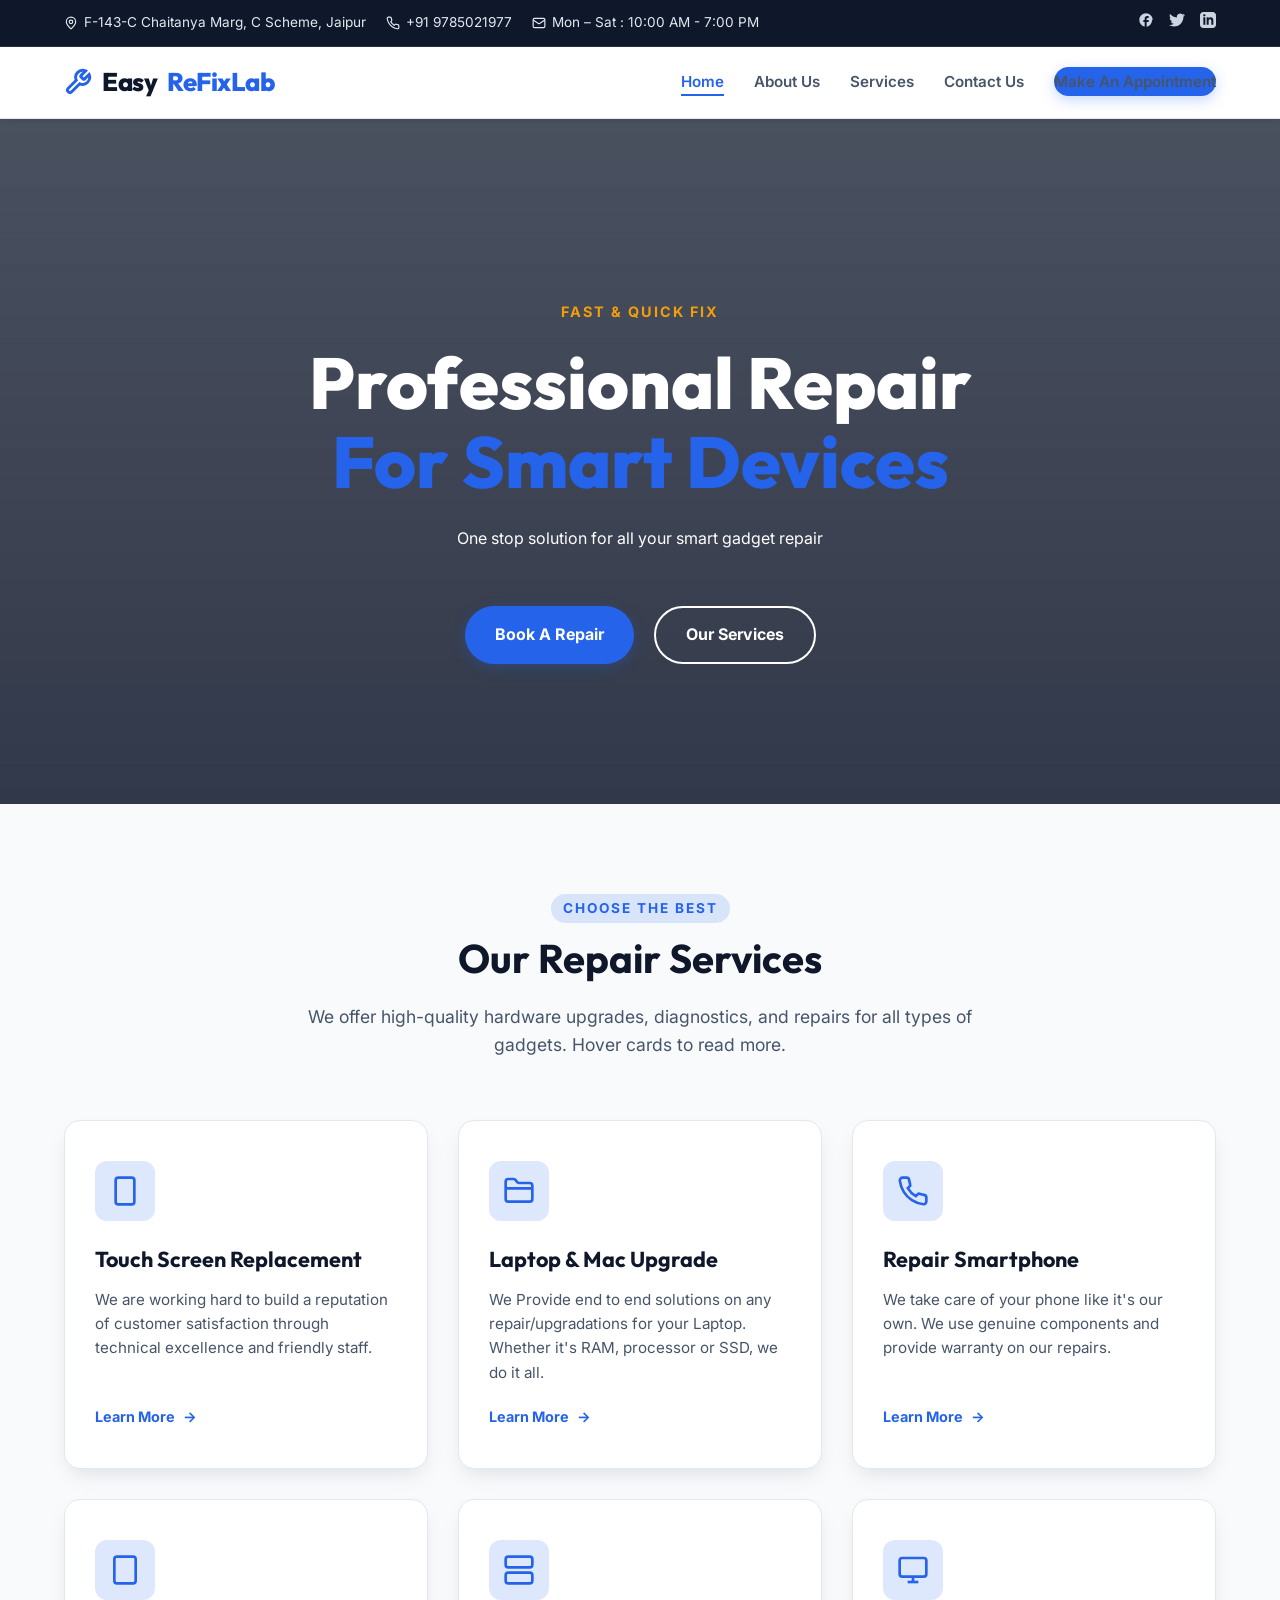
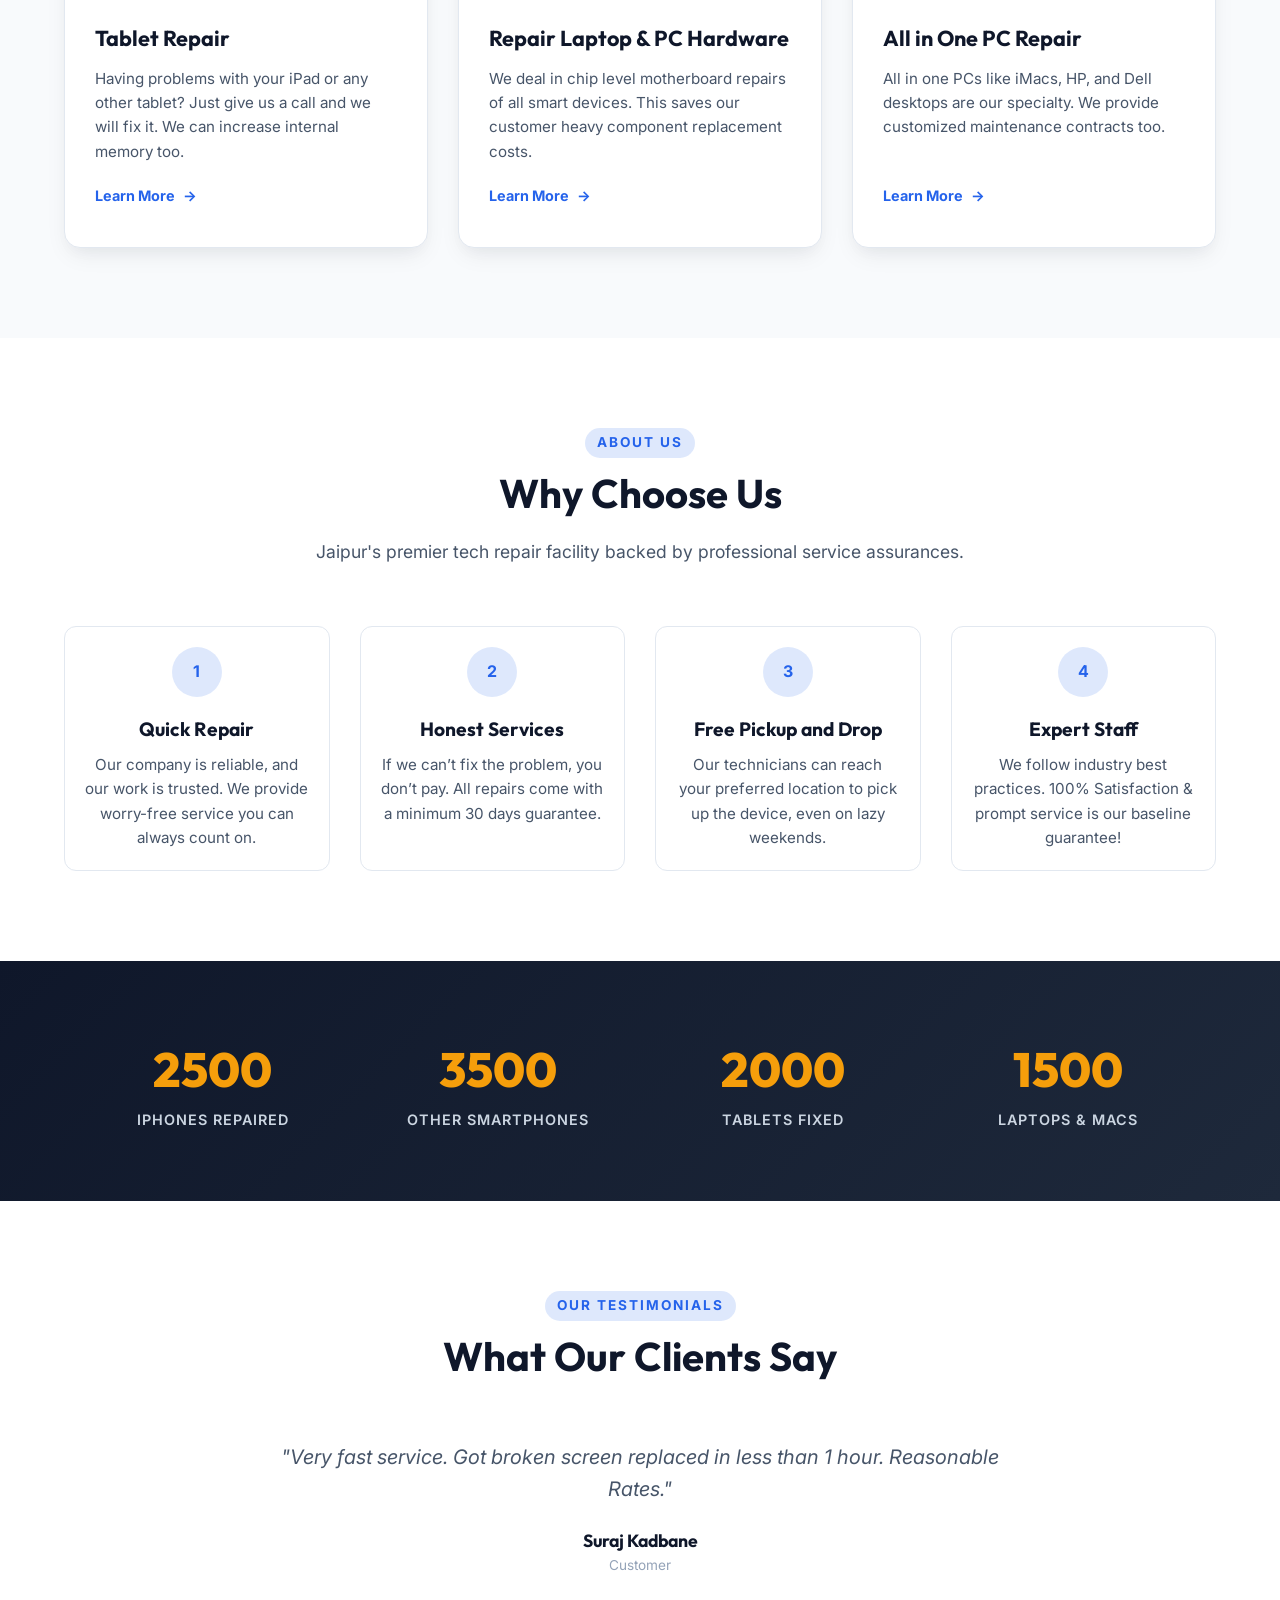
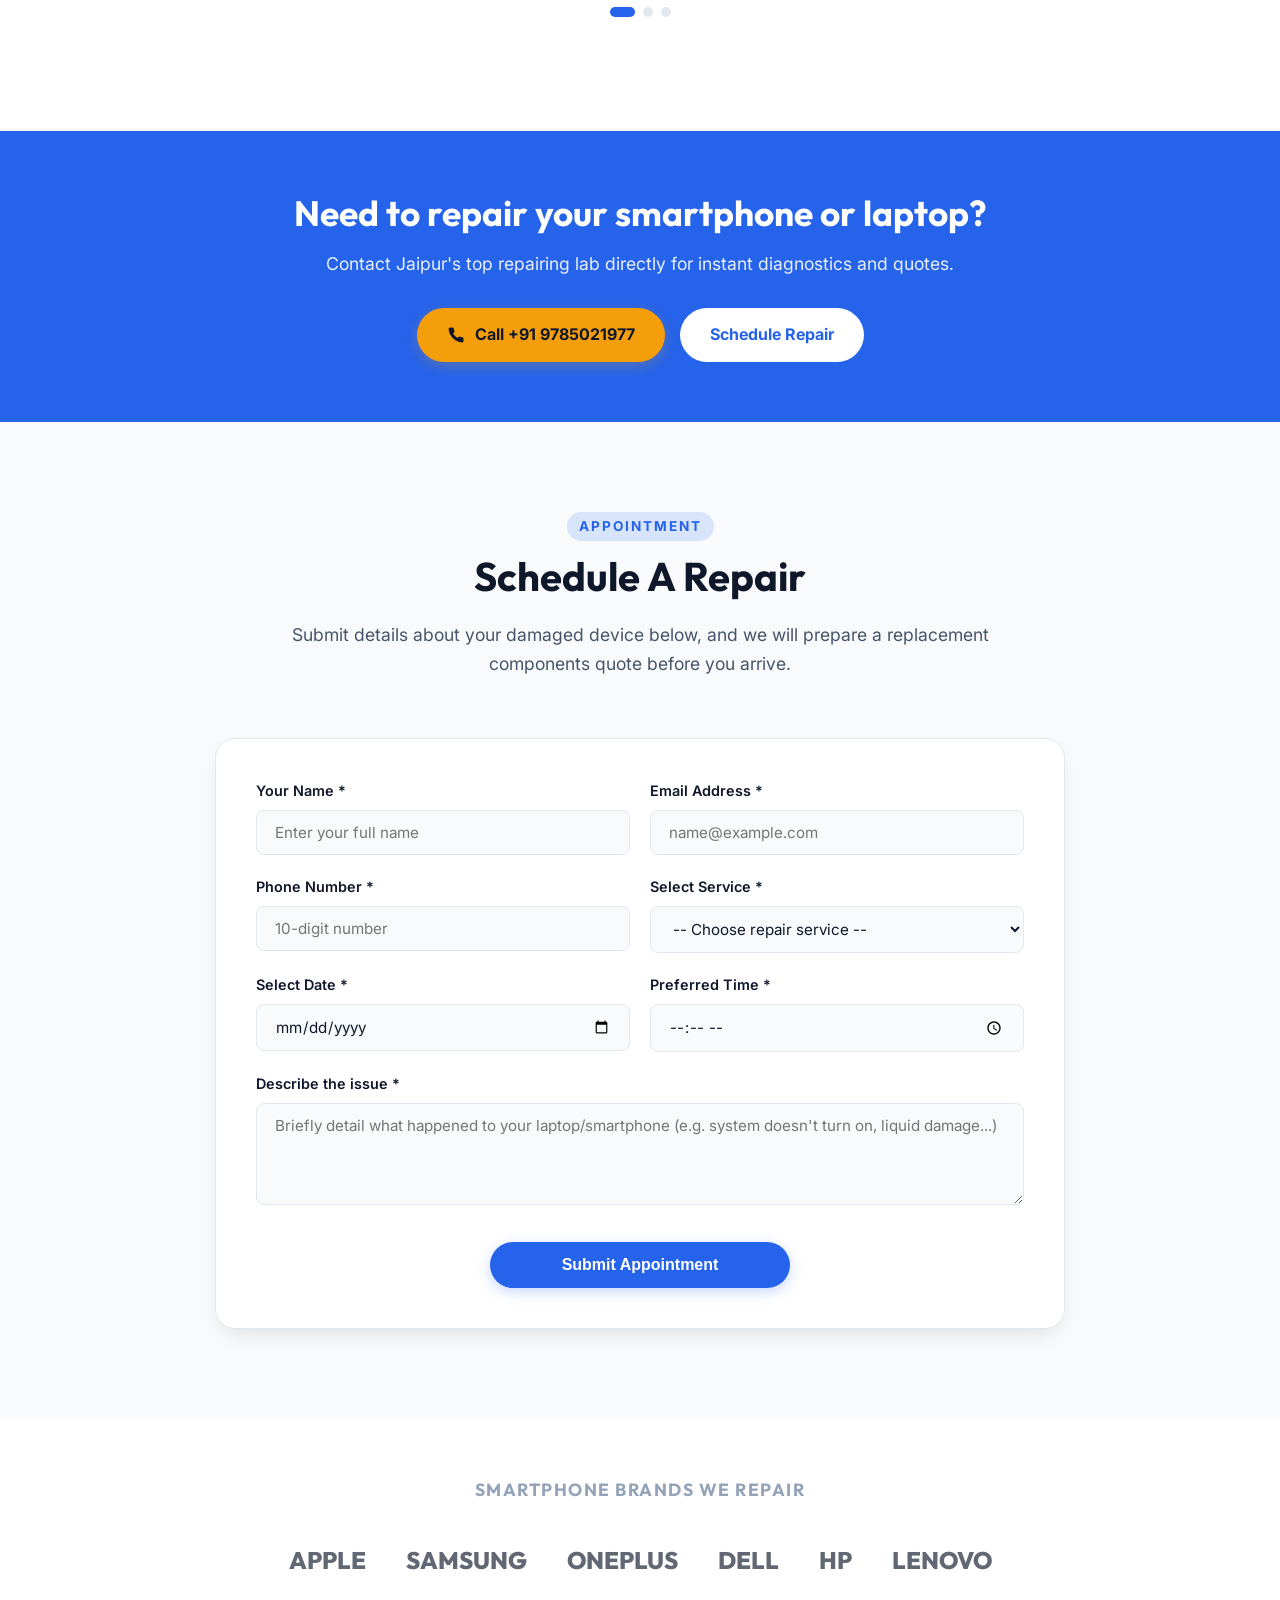
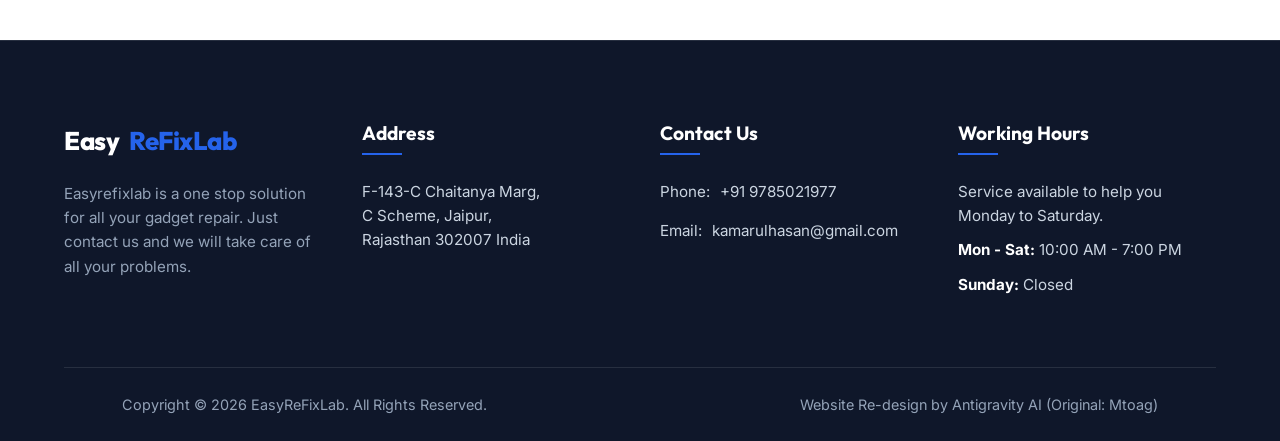
==== index.html @ 3d3305b6 "Initial commit: Rebuild Easy ReFixLab website with modern UI/UX" ====
<!DOCTYPE html>
<html lang="en">
<head>
    <meta charset="UTF-8">
    <meta name="viewport" content="width=device-width, initial-scale=1.0">
    <title>Easy ReFixLab - Professional Gadget, Laptop & Smartphone Repair</title>
    <meta name="description" content="Easy ReFixLab is Jaipur's trusted one-stop repair lab for laptops, Macs, iPhones, tablets, and smartphone hardware. Quick pickup and honest pricing.">
    <link rel="stylesheet" href="style.css">
</head>
<body>

    <!-- Header Top Bar -->
    <header class="top-bar">
        <div class="top-info">
            <span>
                <svg width="14" height="14" viewBox="0 0 24 24" fill="none" stroke="currentColor" stroke-width="2"><path d="M12 2a8 8 0 0 0-8 8c0 5.25 8 12 8 12s8-6.75 8-12a8 8 0 0 0-8-8z"/><circle cx="12" cy="10" r="3"/></svg>
                F-143-C Chaitanya Marg, C Scheme, Jaipur
            </span>
            <span>
                <svg width="14" height="14" viewBox="0 0 24 24" fill="none" stroke="currentColor" stroke-width="2"><path d="M22 16.92v3a2 2 0 0 1-2.18 2 19.79 19.79 0 0 1-8.63-3.07 19.5 19.5 0 0 1-6-6 19.79 19.79 0 0 1-3.07-8.67A2 2 0 0 1 4.11 2h3a2 2 0 0 1 2 1.72 12.84 12.84 0 0 0 .7 2.81 2 2 0 0 1-.45 2.11L8.09 9.91a16 16 0 0 0 6 6l1.27-1.27a2 2 0 0 1 2.11-.45 12.84 12.84 0 0 0 2.81.7A2 2 0 0 1 22 16.92z"/></svg>
                <a href="tel:+919785021977">+91 9785021977</a>
            </span>
            <span>
                <svg width="14" height="14" viewBox="0 0 24 24" fill="none" stroke="currentColor" stroke-width="2"><rect x="2" y="4" width="20" height="16" rx="2"/><path d="m22 7-8.97 5.7a1.94 1.94 0 0 1-2.06 0L2 7"/></svg>
                Mon – Sat : 10:00 AM - 7:00 PM
            </span>
        </div>
        <div class="top-socials">
            <a href="https://facebook.com" aria-label="Facebook">
                <svg width="16" height="16" fill="currentColor" viewBox="0 0 24 24"><path d="M22 12c0-5.52-4.48-10-10-10S2 6.48 2 12c0 4.84 3.44 8.87 8 9.8V15H8v-3h2V9.5C10 7.57 11.57 6 13.5 6H16v3h-2c-.55 0-1 .45-1 1v2h3v3h-3v6.95c4.56-.93 8-4.96 8-9.75z"/></svg>
            </a>
            <a href="https://twitter.com" aria-label="Twitter">
                <svg width="16" height="16" fill="currentColor" viewBox="0 0 24 24"><path d="M23.953 4.57a10 10 0 0 1-2.825.775 4.958 4.958 0 0 0 2.163-2.723c-.951.555-2.005.959-3.127 1.184a4.92 4.92 0 0 0-8.384 4.482C7.69 8.095 4.067 6.13 1.64 3.162a4.822 4.822 0 0 0-.666 2.475c0 1.71.87 3.213 2.188 4.096a4.904 4.904 0 0 1-2.228-.616v.06a4.923 4.923 0 0 0 3.946 4.827 4.996 4.996 0 0 1-2.212.085 4.936 4.936 0 0 0 4.604 3.417 9.867 9.867 0 0 1-6.102 2.105c-.39 0-.779-.023-1.17-.067a13.995 13.995 0 0 0 7.557 2.209c9.053 0 13.998-7.496 13.998-13.985 0-.21 0-.42-.015-.63A9.935 9.935 0 0 0 24 4.59z"/></svg>
            </a>
            <a href="https://linkedin.com" aria-label="LinkedIn">
                <svg width="16" height="16" fill="currentColor" viewBox="0 0 24 24"><path d="M19 0h-14c-2.761 0-5 2.239-5 5v14c0 2.761 2.239 5 5 5h14c2.762 0 5-2.239 5-5v-14c0-2.761-2.238-5-5-5zm-11 19h-3v-11h3v11zm-1.5-12.268c-.966 0-1.75-.779-1.75-1.75s.784-1.75 1.75-1.75 1.75.779 1.75 1.75-.784 1.75-1.75 1.75zm13.5 12.268h-3v-5.604c0-3.368-4-3.113-4 0v5.604h-3v-11h3v1.765c1.396-2.586 7-2.777 7 2.476v6.759z"/></svg>
            </a>
        </div>
    </header>

    <!-- Navigation Header -->
    <nav class="main-header">
        <a href="index.html" class="logo">
            <svg width="28" height="28" viewBox="0 0 24 24" fill="none" stroke="currentColor" stroke-width="2.5" class="logo-accent">
                <path d="M14.7 6.3a1 1 0 0 0 0 1.4l1.6 1.6a1 1 0 0 0 1.4 0l3.77-3.77a6 6 0 0 1-7.94 7.94l-6.91 6.91a2.12 2.12 0 0 1-3-3l6.91-6.91a6 6 0 0 1 7.94-7.94l-3.77 3.77z"/>
            </svg>
            Easy<span class="logo-accent">ReFixLab</span>
        </a>
        <button class="menu-toggle" id="menuToggle" aria-label="Toggle Navigation">
            <span></span>
            <span></span>
            <span></span>
        </button>
        <ul class="nav-links" id="navLinks">
            <li><a href="index.html" class="active">Home</a></li>
            <li><a href="about.html">About Us</a></li>
            <li><a href="services.html">Services</a></li>
            <li><a href="contact.html">Contact Us</a></li>
            <li><a href="book.html" class="header-cta">Make An Appointment</a></li>
        </ul>
    </nav>

    <!-- Hero Section -->
    <section class="hero-section" style="background: linear-gradient(rgba(15, 23, 42, 0.75), rgba(15, 23, 42, 0.85)), url('https://images.unsplash.com/photo-1591799264318-7e6ef8ddb7ea?q=80&w=1920&auto=format&fit=crop') center/cover no-repeat; padding: 180px 5% 140px; text-align: center; color: #ffffff; position: relative;">
        <div style="max-width: 800px; margin: 0 auto; z-index: 5; position: relative;">
            <span style="font-weight: 700; text-transform: uppercase; color: var(--accent); letter-spacing: 2px; font-size: 0.9rem; margin-bottom: 20px; display: inline-block;">Fast & Quick Fix</span>
            <h1 style="font-size: clamp(2.5rem, 6vw, 4.5rem); font-weight: 800; line-height: 1.1; margin-bottom: 25px; font-family: var(--font-heading);">
                Professional Repair
                <span style="color: var(--primary-light); display: block;">For Smart Devices</span>
            </h1>
            
            <!-- Tagline Carousel -->
            <div class="tagline-container" style="height: 40px; overflow: hidden; margin-bottom: 40px; position: relative;">
                <div class="hero-tagline active" style="opacity: 0; transform: translateY(20px); transition: all 0.5s ease; position: absolute; left: 0; right: 0;">One stop solution for all your smart gadget repair</div>
                <div class="hero-tagline" style="opacity: 0; transform: translateY(20px); transition: all 0.5s ease; position: absolute; left: 0; right: 0;">Mobile & Tablet Repair Solutions</div>
                <div class="hero-tagline" style="opacity: 0; transform: translateY(20px); transition: all 0.5s ease; position: absolute; left: 0; right: 0;"># We Are Apple & Windows Laptop Experts</div>
            </div>

            <div style="display: flex; gap: 20px; justify-content: center; flex-wrap: wrap;">
                <a href="book.html" class="btn btn-primary">Book A Repair</a>
                <a href="#services" class="btn btn-secondary" style="border-color: #ffffff; color: #ffffff;">Our Services</a>
            </div>
        </div>
        <style>
            .hero-tagline.active { opacity: 1 !important; transform: translateY(0) !important; }
        </style>
    </section>

    <!-- Services Section -->
    <section class="section-container" id="services">
        <div class="section-header">
            <span class="section-subtitle">Choose the Best</span>
            <h2 class="section-title">Our Repair Services</h2>
            <p class="section-desc">We offer high-quality hardware upgrades, diagnostics, and repairs for all types of gadgets. Hover cards to read more.</p>
        </div>
        <div class="services-grid">
            <!-- Card 1 -->
            <div class="service-card">
                <div class="service-icon">
                    <svg width="32" height="32" viewBox="0 0 24 24" fill="none" stroke="currentColor" stroke-width="2"><rect x="5" y="2" width="14" height="20" rx="2" ry="2"/><path d="M12 18h.01"/></svg>
                </div>
                <h3>Touch Screen Replacement</h3>
                <p>We are working hard to build a reputation of customer satisfaction through technical excellence and friendly staff.</p>
                <div class="btn-text btn-learn-more" data-service="screen">Learn More <span>&rarr;</span></div>
            </div>
            <!-- Card 2 -->
            <div class="service-card">
                <div class="service-icon">
                    <svg width="32" height="32" viewBox="0 0 24 24" fill="none" stroke="currentColor" stroke-width="2"><path d="M20 20a2 2 0 0 0 2-2V8a2 2 0 0 0-2-2h-7.9a2 2 0 0 1-1.69-.9L9.6 3.9A2 2 0 0 0 7.93 3H4a2 2 0 0 0-2 2v13a2 2 0 0 0 2 2z"/><path d="M2 10h20"/></svg>
                </div>
                <h3>Laptop & Mac Upgrade</h3>
                <p>We Provide end to end solutions on any repair/upgradations for your Laptop. Whether it's RAM, processor or SSD, we do it all.</p>
                <div class="btn-text btn-learn-more" data-service="upgrade">Learn More <span>&rarr;</span></div>
            </div>
            <!-- Card 3 -->
            <div class="service-card">
                <div class="service-icon">
                    <svg width="32" height="32" viewBox="0 0 24 24" fill="none" stroke="currentColor" stroke-width="2"><path d="M22 16.92v3a2 2 0 0 1-2.18 2 19.79 19.79 0 0 1-8.63-3.07 19.5 19.5 0 0 1-6-6 19.79 19.79 0 0 1-3.07-8.67A2 2 0 0 1 4.11 2h3a2 2 0 0 1 2 1.72 12.84 12.84 0 0 0 .7 2.81 2 2 0 0 1-.45 2.11L8.09 9.91a16 16 0 0 0 6 6l1.27-1.27a2 2 0 0 1 2.11-.45 12.84 12.84 0 0 0 2.81.7A2 2 0 0 1 22 16.92z"/></svg>
                </div>
                <h3>Repair Smartphone</h3>
                <p>We take care of your phone like it's our own. We use genuine components and provide warranty on our repairs.</p>
                <div class="btn-text btn-learn-more" data-service="smartphone">Learn More <span>&rarr;</span></div>
            </div>
            <!-- Card 4 -->
            <div class="service-card">
                <div class="service-icon">
                    <svg width="32" height="32" viewBox="0 0 24 24" fill="none" stroke="currentColor" stroke-width="2"><rect x="4" y="2" width="16" height="20" rx="2" ry="2"/><line x1="12" y1="18" x2="12.01" y2="18"/></svg>
                </div>
                <h3>Tablet Repair</h3>
                <p>Having problems with your iPad or any other tablet? Just give us a call and we will fix it. We can increase internal memory too.</p>
                <div class="btn-text btn-learn-more" data-service="tablet">Learn More <span>&rarr;</span></div>
            </div>
            <!-- Card 5 -->
            <div class="service-card">
                <div class="service-icon">
                    <svg width="32" height="32" viewBox="0 0 24 24" fill="none" stroke="currentColor" stroke-width="2"><rect x="2" y="2" width="20" height="8" rx="2" ry="2"/><rect x="2" y="14" width="20" height="8" rx="2" ry="2"/><line x1="6" y1="6" x2="6.01" y2="6"/><line x1="6" y1="18" x2="6.01" y2="18"/></svg>
                </div>
                <h3>Repair Laptop & PC Hardware</h3>
                <p>We deal in chip level motherboard repairs of all smart devices. This saves our customer heavy component replacement costs.</p>
                <div class="btn-text btn-learn-more" data-service="hardware">Learn More <span>&rarr;</span></div>
            </div>
            <!-- Card 6 -->
            <div class="service-card">
                <div class="service-icon">
                    <svg width="32" height="32" viewBox="0 0 24 24" fill="none" stroke="currentColor" stroke-width="2"><rect x="2" y="3" width="20" height="14" rx="2" ry="2"/><line x1="8" y1="21" x2="16" y2="21"/><line x1="12" y1="17" x2="12" y2="21"/></svg>
                </div>
                <h3>All in One PC Repair</h3>
                <p>All in one PCs like iMacs, HP, and Dell desktops are our specialty. We provide customized maintenance contracts too.</p>
                <div class="btn-text btn-learn-more" data-service="aio">Learn More <span>&rarr;</span></div>
            </div>
        </div>
    </section>

    <!-- Why Choose Us -->
    <section class="section-container" style="background-color: #ffffff;">
        <div class="section-header">
            <span class="section-subtitle">About Us</span>
            <h2 class="section-title">Why Choose Us</h2>
            <p class="section-desc">Jaipur's premier tech repair facility backed by professional service assurances.</p>
        </div>
        <div style="display: grid; grid-template-columns: repeat(auto-fit, minmax(260px, 1fr)); gap: 30px;">
            <!-- Column 1 -->
            <div style="padding: 20px; text-align: center; border-radius: 12px; border: 1px solid var(--border-color); transition: var(--transition);" onmouseover="this.style.boxShadow='var(--shadow-card)'" onmouseout="this.style.boxShadow='none'">
                <div style="width: 50px; height: 50px; border-radius: 50%; background-color: var(--glow-color); color: var(--primary-light); display: flex; align-items: center; justify-content: center; margin: 0 auto 20px; font-weight: 700;">1</div>
                <h3 style="font-size: 1.2rem; margin-bottom: 12px; color: var(--primary);">Quick Repair</h3>
                <p style="color: var(--text-secondary); font-size: 0.95rem;">Our company is reliable, and our work is trusted. We provide worry-free service you can always count on.</p>
            </div>
            <!-- Column 2 -->
            <div style="padding: 20px; text-align: center; border-radius: 12px; border: 1px solid var(--border-color); transition: var(--transition);" onmouseover="this.style.boxShadow='var(--shadow-card)'" onmouseout="this.style.boxShadow='none'">
                <div style="width: 50px; height: 50px; border-radius: 50%; background-color: var(--glow-color); color: var(--primary-light); display: flex; align-items: center; justify-content: center; margin: 0 auto 20px; font-weight: 700;">2</div>
                <h3 style="font-size: 1.2rem; margin-bottom: 12px; color: var(--primary);">Honest Services</h3>
                <p style="color: var(--text-secondary); font-size: 0.95rem;">If we can’t fix the problem, you don’t pay. All repairs come with a minimum 30 days guarantee.</p>
            </div>
            <!-- Column 3 -->
            <div style="padding: 20px; text-align: center; border-radius: 12px; border: 1px solid var(--border-color); transition: var(--transition);" onmouseover="this.style.boxShadow='var(--shadow-card)'" onmouseout="this.style.boxShadow='none'">
                <div style="width: 50px; height: 50px; border-radius: 50%; background-color: var(--glow-color); color: var(--primary-light); display: flex; align-items: center; justify-content: center; margin: 0 auto 20px; font-weight: 700;">3</div>
                <h3 style="font-size: 1.2rem; margin-bottom: 12px; color: var(--primary);">Free Pickup and Drop</h3>
                <p style="color: var(--text-secondary); font-size: 0.95rem;">Our technicians can reach your preferred location to pick up the device, even on lazy weekends.</p>
            </div>
            <!-- Column 4 -->
            <div style="padding: 20px; text-align: center; border-radius: 12px; border: 1px solid var(--border-color); transition: var(--transition);" onmouseover="this.style.boxShadow='var(--shadow-card)'" onmouseout="this.style.boxShadow='none'">
                <div style="width: 50px; height: 50px; border-radius: 50%; background-color: var(--glow-color); color: var(--primary-light); display: flex; align-items: center; justify-content: center; margin: 0 auto 20px; font-weight: 700;">4</div>
                <h3 style="font-size: 1.2rem; margin-bottom: 12px; color: var(--primary);">Expert Staff</h3>
                <p style="color: var(--text-secondary); font-size: 0.95rem;">We follow industry best practices. 100% Satisfaction & prompt service is our baseline guarantee!</p>
            </div>
        </div>
    </section>

    <!-- Stats Counters Section -->
    <section style="background: linear-gradient(135deg, var(--primary) 0%, #1e293b 100%); color: #ffffff; padding: 70px 5%; text-align: center;">
        <div style="display: grid; grid-template-columns: repeat(auto-fit, minmax(200px, 1fr)); gap: 40px; max-width: 1100px; margin: 0 auto;">
            <div>
                <div class="counter-num" data-target="2500" style="font-size: 3rem; font-family: var(--font-heading); font-weight: 800; color: var(--accent);">0</div>
                <div style="font-size: 0.9rem; font-weight: 600; text-transform: uppercase; letter-spacing: 1px; color: #cbd5e1;">iPhones Repaired</div>
            </div>
            <div>
                <div class="counter-num" data-target="3500" style="font-size: 3rem; font-family: var(--font-heading); font-weight: 800; color: var(--accent);">0</div>
                <div style="font-size: 0.9rem; font-weight: 600; text-transform: uppercase; letter-spacing: 1px; color: #cbd5e1;">Other Smartphones</div>
            </div>
            <div>
                <div class="counter-num" data-target="2000" style="font-size: 3rem; font-family: var(--font-heading); font-weight: 800; color: var(--accent);">0</div>
                <div style="font-size: 0.9rem; font-weight: 600; text-transform: uppercase; letter-spacing: 1px; color: #cbd5e1;">Tablets Fixed</div>
            </div>
            <div>
                <div class="counter-num" data-target="1500" style="font-size: 3rem; font-family: var(--font-heading); font-weight: 800; color: var(--accent);">0</div>
                <div style="font-size: 0.9rem; font-weight: 600; text-transform: uppercase; letter-spacing: 1px; color: #cbd5e1;">Laptops & Macs</div>
            </div>
        </div>
    </section>

    <!-- Testimonials Slider Section -->
    <section class="section-container" style="background-color: #ffffff;">
        <div class="section-header">
            <span class="section-subtitle">Our Testimonials</span>
            <h2 class="section-title">What Our Clients Say</h2>
        </div>
        <div class="testimonials-slider" style="max-width: 750px; margin: 0 auto; position: relative; text-align: center; min-height: 200px;">
            <!-- Slide 1 -->
            <div class="testimonial-slide active" style="display: none; opacity: 0; transition: opacity 0.5s ease;">
                <p style="font-size: 1.25rem; font-style: italic; color: var(--text-secondary); margin-bottom: 25px;">"Very fast service. Got broken screen replaced in less than 1 hour. Reasonable Rates."</p>
                <h4 style="font-size: 1.1rem; color: var(--primary);">Suraj Kadbane</h4>
                <span style="font-size: 0.85rem; color: var(--text-light);">Customer</span>
            </div>
            <!-- Slide 2 -->
            <div class="testimonial-slide" style="display: none; opacity: 0; transition: opacity 0.5s ease;">
                <p style="font-size: 1.25rem; font-style: italic; color: var(--text-secondary); margin-bottom: 25px;">"Good service.. experienced staff.. Repaired my Macbook, iPhone, and Apple Watch also from the same.. nice experience thanks!"</p>
                <h4 style="font-size: 1.1rem; color: var(--primary);">Vinodkumar Farad</h4>
                <span style="font-size: 0.85rem; color: var(--text-light);">Customer</span>
            </div>
            <!-- Slide 3 -->
            <div class="testimonial-slide" style="display: none; opacity: 0; transition: opacity 0.5s ease;">
                <p style="font-size: 1.25rem; font-style: italic; color: var(--text-secondary); margin-bottom: 25px;">"The work is perfectly done. Highly recommend this store if you want to fix your phone issue."</p>
                <h4 style="font-size: 1.1rem; color: var(--primary);">Merlyn D'silva</h4>
                <span style="font-size: 0.85rem; color: var(--text-light);">Customer</span>
            </div>
            <style>
                .testimonial-slide.active { display: block !important; opacity: 1 !important; }
            </style>
            
            <!-- Dots -->
            <div style="display: flex; justify-content: center; gap: 8px; margin-top: 30px;">
                <button class="slider-dot active" data-index="0" style="width: 10px; height: 10px; border-radius: 50%; border: none; background-color: var(--border-color); cursor: pointer; transition: var(--transition);"></button>
                <button class="slider-dot" data-index="1" style="width: 10px; height: 10px; border-radius: 50%; border: none; background-color: var(--border-color); cursor: pointer; transition: var(--transition);"></button>
                <button class="slider-dot" data-index="2" style="width: 10px; height: 10px; border-radius: 50%; border: none; background-color: var(--border-color); cursor: pointer; transition: var(--transition);"></button>
            </div>
            <style>
                .slider-dot.active { background-color: var(--primary-light) !important; width: 25px !important; border-radius: 5px !important; }
            </style>
        </div>
    </section>

    <!-- Call To Action Banner -->
    <section style="background-color: var(--primary-light); color: #ffffff; padding: 60px 5%; text-align: center;">
        <div style="max-width: 700px; margin: 0 auto;">
            <h2 style="font-size: 2.2rem; margin-bottom: 15px; font-family: var(--font-heading);">Need to repair your smartphone or laptop?</h2>
            <p style="font-size: 1.1rem; margin-bottom: 30px; opacity: 0.9;">Contact Jaipur's top repairing lab directly for instant diagnostics and quotes.</p>
            <div style="display: flex; gap: 15px; justify-content: center; flex-wrap: wrap;">
                <a href="tel:+919785021977" class="btn btn-accent" style="display: flex; align-items: center; gap: 10px;">
                    <svg width="18" height="18" fill="currentColor" viewBox="0 0 24 24"><path d="M22 16.92v3a2 2 0 0 1-2.18 2 19.79 19.79 0 0 1-8.63-3.07 19.5 19.5 0 0 1-6-6 19.79 19.79 0 0 1-3.07-8.67A2 2 0 0 1 4.11 2h3a2 2 0 0 1 2 1.72 12.84 12.84 0 0 0 .7 2.81 2 2 0 0 1-.45 2.11L8.09 9.91a16 16 0 0 0 6 6l1.27-1.27a2 2 0 0 1 2.11-.45 12.84 12.84 0 0 0 2.81.7A2 2 0 0 1 22 16.92z"/></svg>
                    Call +91 9785021977
                </a>
                <a href="book.html" class="btn" style="background-color: #ffffff; color: var(--primary-light);">Schedule Repair</a>
            </div>
        </div>
    </section>

    <!-- Schedule Repair Booking Form Section -->
    <section class="section-container" id="appointment">
        <div style="max-width: 850px; margin: 0 auto;">
            <div class="section-header">
                <span class="section-subtitle">Appointment</span>
                <h2 class="section-title">Schedule A Repair</h2>
                <p class="section-desc">Submit details about your damaged device below, and we will prepare a replacement components quote before you arrive.</p>
            </div>
            
            <form class="booking-form" id="bookingForm">
                <div class="form-row">
                    <div class="form-group">
                        <label for="bookName">Your Name *</label>
                        <input type="text" id="bookName" placeholder="Enter your full name" required>
                    </div>
                    <div class="form-group">
                        <label for="bookEmail">Email Address *</label>
                        <input type="email" id="bookEmail" placeholder="name@example.com" required>
                    </div>
                </div>
                
                <div class="form-row">
                    <div class="form-group">
                        <label for="bookPhone">Phone Number *</label>
                        <input type="tel" id="bookPhone" placeholder="10-digit number" required>
                    </div>
                    <div class="form-group">
                        <label for="bookService">Select Service *</label>
                        <select id="bookService" required>
                            <option value="">-- Choose repair service --</option>
                            <option value="Touch Screen Replacement">Touch Screen Replacement</option>
                            <option value="Laptop & Mac Upgrade">Laptop & Mac Upgrade</option>
                            <option value="Repair Smartphone">Repair Smartphone</option>
                            <option value="Tablet Repair">Tablet Repair</option>
                            <option value="Repair Laptop & PC Hardware">Repair Laptop & PC Hardware</option>
                            <option value="All in One PC Repair">All in One PC Repair</option>
                        </select>
                    </div>
                </div>
                
                <div class="form-row">
                    <div class="form-group">
                        <label for="bookDate">Select Date *</label>
                        <input type="date" id="bookDate" required>
                    </div>
                    <div class="form-group">
                        <label for="bookTime">Preferred Time *</label>
                        <input type="time" id="bookTime" required>
                    </div>
                </div>
                
                <div class="form-group">
                    <label for="bookMsg">Describe the issue *</label>
                    <textarea id="bookMsg" rows="4" placeholder="Briefly detail what happened to your laptop/smartphone (e.g. system doesn't turn on, liquid damage...)" required></textarea>
                </div>
                
                <div style="text-align: center; margin-top: 30px;">
                    <button type="submit" class="btn btn-primary" style="width: 100%; max-width: 300px;">Submit Appointment</button>
                </div>
            </form>
        </div>
    </section>

    <!-- Brands section -->
    <section class="section-container" style="background-color: #ffffff; padding: 60px 5%;">
        <h3 style="text-align: center; font-size: 1.1rem; text-transform: uppercase; color: var(--text-light); letter-spacing: 1.5px; margin-bottom: 40px;">Smartphone Brands We Repair</h3>
        <div style="display: flex; gap: 40px; justify-content: center; align-items: center; flex-wrap: wrap; opacity: 0.65;">
            <!-- Simple textual / visual representations of major device brands -->
            <span style="font-size: 1.5rem; font-weight: 800; font-family: var(--font-heading);">APPLE</span>
            <span style="font-size: 1.5rem; font-weight: 800; font-family: var(--font-heading);">SAMSUNG</span>
            <span style="font-size: 1.5rem; font-weight: 800; font-family: var(--font-heading);">ONEPLUS</span>
            <span style="font-size: 1.5rem; font-weight: 800; font-family: var(--font-heading);">DELL</span>
            <span style="font-size: 1.5rem; font-weight: 800; font-family: var(--font-heading);">HP</span>
            <span style="font-size: 1.5rem; font-weight: 800; font-family: var(--font-heading);">LENOVO</span>
        </div>
    </section>

    <!-- Footer -->
    <footer class="footer">
        <div class="footer-grid">
            <div class="footer-col footer-about">
                <a href="index.html" class="logo" style="color: #ffffff; margin-bottom: 20px;">
                    Easy<span class="logo-accent">ReFixLab</span>
                </a>
                <p>Easyrefixlab is a one stop solution for all your gadget repair. Just contact us and we will take care of all your problems.</p>
            </div>
            <div class="footer-col">
                <h4>Address</h4>
                <p style="color: #cbd5e1; font-size: 0.95rem; line-height: 1.6;">
                    F-143-C Chaitanya Marg,<br>
                    C Scheme, Jaipur,<br>
                    Rajasthan 302007 India
                </p>
            </div>
            <div class="footer-col footer-contact">
                <h4>Contact Us</h4>
                <p>Phone: <a href="tel:+919785021977">+91 9785021977</a></p>
                <p>Email: <a href="mailto:kamarulhasan@gmail.com">kamarulhasan@gmail.com</a></p>
            </div>
            <div class="footer-col footer-hours">
                <h4>Working Hours</h4>
                <p>Service available to help you Monday to Saturday.</p>
                <p><strong>Mon - Sat:</strong> 10:00 AM - 7:00 PM</p>
                <p><strong>Sunday:</strong> Closed</p>
            </div>
        </div>
        <div class="copyright-bar">
            <div>Copyright &copy; 2026 EasyReFixLab. All Rights Reserved.</div>
            <div>Website Re-design by Antigravity AI (Original: Mtoag)</div>
        </div>
    </footer>

    <!-- Service Detail Modal -->
    <div class="modal" id="serviceModal">
        <div class="modal-content">
            <button class="modal-close" id="modalClose" aria-label="Close Modal">&times;</button>
            <h3 id="modalTitle">Service Detail</h3>
            <p id="modalBody" style="color: var(--text-secondary); margin-bottom: 25px; font-size: 1.05rem;"></p>
            <a href="book.html" class="btn btn-primary" style="padding: 10px 20px;">Book This Repair</a>
        </div>
    </div>

    <!-- Success Feedback Modal -->
    <div class="modal" id="successModal">
        <div class="modal-content success-overlay">
            <button class="modal-close" id="successClose" aria-label="Close Modal">&times;</button>
            <div class="success-icon">&check;</div>
            <h3>Booking Confirmed!</h3>
            <p style="color: var(--text-secondary); margin-bottom: 20px;">Your repair request has been logged successfully. Our technician will contact you to verify components availability.</p>
            <div id="bookingDetailsSummary" style="background-color: var(--bg-light); padding: 15px; border-radius: 8px; text-align: left; font-size: 0.95rem; margin-bottom: 25px; line-height: 1.7; border: 1px solid var(--border-color);"></div>
            <button class="btn btn-primary" onclick="document.getElementById('successModal').classList.remove('active')" style="padding: 10px 25px;">Close Window</button>
        </div>
    </div>

    <script src="main.js"></script>
</body>
</html>
---- style.css ----
/* Modern & Premium Design System for Easy ReFixLab */
@import url('https://fonts.googleapis.com/css2?family=Inter:wght@300;400;500;600;700&family=Outfit:wght@400;500;600;700;800&display=swap');

:root {
    --primary: #0f172a; /* Deep Slate Blue */
    --primary-light: #2563eb; /* Tech Royal Blue */
    --accent: #f59e0b; /* Amber Gold Accent */
    --accent-hover: #d97706;
    --success: #10b981;
    --bg-light: #f8fafc;
    --bg-card: #ffffff;
    --text-primary: #0f172a;
    --text-secondary: #475569;
    --text-light: #94a3b8;
    --border-color: #e2e8f0;
    --glow-color: rgba(37, 99, 235, 0.15);
    --transition: all 0.3s cubic-bezier(0.4, 0, 0.2, 1);
    --font-heading: 'Outfit', sans-serif;
    --font-body: 'Inter', sans-serif;
    
    --shadow-subtle: 0 4px 6px -1px rgba(0, 0, 0, 0.05), 0 2px 4px -1px rgba(0, 0, 0, 0.03);
    --shadow-card: 0 10px 25px -5px rgba(15, 23, 42, 0.08), 0 8px 16px -6px rgba(15, 23, 42, 0.04);
    --shadow-hover: 0 20px 35px -5px rgba(37, 99, 235, 0.15), 0 12px 20px -8px rgba(15, 23, 42, 0.08);
}

/* Base Styles */
* {
    margin: 0;
    padding: 0;
    box-sizing: border-box;
}

html {
    scroll-behavior: smooth;
}

body {
    font-family: var(--font-body);
    background-color: var(--bg-light);
    color: var(--text-primary);
    line-height: 1.6;
    overflow-x: hidden;
}

h1, h2, h3, h4, h5, h6 {
    font-family: var(--font-heading);
    font-weight: 700;
    line-height: 1.25;
}

a {
    text-decoration: none;
    color: inherit;
    transition: var(--transition);
}

/* Header Top Bar */
.top-bar {
    background-color: var(--primary);
    color: #ffffff;
    padding: 10px 5%;
    font-size: 0.85rem;
    display: flex;
    justify-content: space-between;
    align-items: center;
    flex-wrap: wrap;
    gap: 10px;
    border-bottom: 1px solid rgba(255, 255, 255, 0.1);
}

.top-info {
    display: flex;
    gap: 20px;
    flex-wrap: wrap;
}

.top-info span {
    display: flex;
    align-items: center;
    gap: 6px;
    color: #e2e8f0;
}

.top-info a:hover {
    color: var(--accent);
}

.top-socials {
    display: flex;
    gap: 15px;
}

.top-socials a {
    color: #cbd5e1;
    font-size: 1rem;
}

.top-socials a:hover {
    color: var(--accent);
    transform: translateY(-2px);
}

/* Main Navigation Header */
.main-header {
    background-color: rgba(255, 255, 255, 0.95);
    backdrop-filter: blur(10px);
    position: sticky;
    top: 0;
    z-index: 1000;
    padding: 15px 5%;
    display: flex;
    justify-content: space-between;
    align-items: center;
    box-shadow: var(--shadow-subtle);
    border-bottom: 1px solid var(--border-color);
}

.logo {
    display: flex;
    align-items: center;
    gap: 10px;
    font-family: var(--font-heading);
    font-weight: 800;
    font-size: 1.6rem;
    color: var(--primary);
    letter-spacing: -0.5px;
}

.logo-accent {
    color: var(--primary-light);
}

.nav-links {
    display: flex;
    list-style: none;
    gap: 30px;
    align-items: center;
}

.nav-links a {
    font-weight: 600;
    font-size: 0.95rem;
    color: var(--text-secondary);
    position: relative;
    padding: 5px 0;
}

.nav-links a::after {
    content: '';
    position: absolute;
    bottom: 0;
    left: 0;
    width: 0;
    height: 2px;
    background-color: var(--primary-light);
    transition: var(--transition);
}

.nav-links a:hover {
    color: var(--primary-light);
}

.nav-links a:hover::after,
.nav-links a.active::after {
    width: 100%;
}

.nav-links a.active {
    color: var(--primary-light);
}

.header-cta {
    background-color: var(--primary-light);
    color: #ffffff;
    padding: 10px 22px;
    border-radius: 50px;
    font-weight: 600;
    font-size: 0.9rem;
    box-shadow: 0 4px 14px rgba(37, 99, 235, 0.25);
}

.header-cta:hover {
    background-color: #1d4ed8;
    transform: translateY(-2px);
    box-shadow: 0 6px 20px rgba(37, 99, 235, 0.35);
}

/* Mobile Menu Button */
.menu-toggle {
    display: none;
    flex-direction: column;
    gap: 6px;
    cursor: pointer;
    border: none;
    background: transparent;
    padding: 5px;
}

.menu-toggle span {
    width: 25px;
    height: 3px;
    background-color: var(--primary);
    border-radius: 3px;
    transition: var(--transition);
}

/* Page Banner */
.page-banner {
    background: linear-gradient(135deg, var(--primary) 0%, #1e293b 100%);
    color: #ffffff;
    padding: 80px 5% 60px;
    text-align: center;
    position: relative;
    overflow: hidden;
}

.page-banner::before {
    content: '';
    position: absolute;
    top: 0;
    left: 0;
    width: 100%;
    height: 100%;
    background-image: radial-gradient(circle at 20% 30%, rgba(37, 99, 235, 0.15) 0%, transparent 50%),
                      radial-gradient(circle at 80% 70%, rgba(245, 158, 11 0.1) 0%, transparent 50%);
}

.page-banner h1 {
    font-size: 3rem;
    margin-bottom: 15px;
    position: relative;
    z-index: 2;
}

.breadcrumbs {
    display: flex;
    justify-content: center;
    gap: 10px;
    font-size: 0.95rem;
    color: var(--text-light);
    position: relative;
    z-index: 2;
}

.breadcrumbs a:hover {
    color: #ffffff;
}

.breadcrumbs span {
    color: var(--accent);
}

/* Main Layout Sections */
.section-container {
    padding: 90px 5%;
}

.section-header {
    text-align: center;
    max-width: 700px;
    margin: 0 auto 60px;
}

.section-subtitle {
    text-transform: uppercase;
    color: var(--primary-light);
    font-size: 0.85rem;
    font-weight: 700;
    letter-spacing: 2px;
    display: inline-block;
    margin-bottom: 10px;
    background-color: var(--glow-color);
    padding: 4px 12px;
    border-radius: 50px;
}

.section-title {
    font-size: 2.5rem;
    color: var(--primary);
    margin-bottom: 20px;
}

.section-desc {
    color: var(--text-secondary);
    font-size: 1.1rem;
}

/* Service Cards */
.services-grid {
    display: grid;
    grid-template-columns: repeat(auto-fit, minmax(320px, 1fr));
    gap: 30px;
}

.service-card {
    background-color: var(--bg-card);
    border-radius: 16px;
    padding: 40px 30px;
    box-shadow: var(--shadow-card);
    border: 1px solid var(--border-color);
    position: relative;
    overflow: hidden;
    display: flex;
    flex-direction: column;
    transition: var(--transition);
}

.service-card::before {
    content: '';
    position: absolute;
    top: 0;
    left: 0;
    width: 4px;
    height: 100%;
    background-color: var(--primary-light);
    transform: scaleY(0);
    transform-origin: bottom;
    transition: var(--transition);
}

.service-card:hover {
    transform: translateY(-8px);
    box-shadow: var(--shadow-hover);
    border-color: rgba(37, 99, 235, 0.2);
}

.service-card:hover::before {
    transform: scaleY(1);
}

.service-icon {
    width: 60px;
    height: 60px;
    border-radius: 12px;
    background-color: var(--glow-color);
    color: var(--primary-light);
    display: flex;
    align-items: center;
    justify-content: center;
    margin-bottom: 25px;
    font-size: 1.8rem;
    transition: var(--transition);
}

.service-card:hover .service-icon {
    background-color: var(--primary-light);
    color: #ffffff;
    transform: scale(1.1) rotate(5deg);
}

.service-card h3 {
    font-size: 1.35rem;
    margin-bottom: 15px;
    color: var(--primary);
}

.service-card p {
    color: var(--text-secondary);
    font-size: 0.95rem;
    margin-bottom: 20px;
    flex-grow: 1;
}

.service-card .btn-text {
    display: inline-flex;
    align-items: center;
    gap: 8px;
    font-weight: 700;
    color: var(--primary-light);
    font-size: 0.9rem;
    cursor: pointer;
}

.service-card .btn-text span {
    transition: var(--transition);
}

.service-card:hover .btn-text span {
    transform: translateX(5px);
}

/* Modals */
.modal {
    position: fixed;
    top: 0;
    left: 0;
    width: 100%;
    height: 100%;
    z-index: 2000;
    background-color: rgba(15, 23, 42, 0.6);
    backdrop-filter: blur(4px);
    display: flex;
    align-items: center;
    justify-content: center;
    opacity: 0;
    pointer-events: none;
    transition: opacity 0.3s ease;
}

.modal.active {
    opacity: 1;
    pointer-events: auto;
}

.modal-content {
    background-color: var(--bg-card);
    border-radius: 20px;
    width: 90%;
    max-width: 550px;
    padding: 40px;
    box-shadow: var(--shadow-hover);
    position: relative;
    transform: translateY(30px);
    transition: transform 0.3s ease;
}

.modal.active .modal-content {
    transform: translateY(0);
}

.modal-close {
    position: absolute;
    top: 20px;
    right: 20px;
    font-size: 1.5rem;
    cursor: pointer;
    background: transparent;
    border: none;
    color: var(--text-secondary);
    width: 30px;
    height: 30px;
    display: flex;
    align-items: center;
    justify-content: center;
    border-radius: 50%;
}

.modal-close:hover {
    background-color: var(--bg-light);
    color: var(--primary-light);
}

.modal h3 {
    font-size: 1.8rem;
    margin-bottom: 15px;
    color: var(--primary);
}

/* Footer Section */
.footer {
    background-color: var(--primary);
    color: #ffffff;
    padding: 80px 5% 0;
    border-top: 1px solid rgba(255, 255, 255, 0.1);
}

.footer-grid {
    display: grid;
    grid-template-columns: repeat(auto-fit, minmax(220px, 1fr));
    gap: 40px;
    margin-bottom: 60px;
}

.footer-col h4 {
    font-size: 1.2rem;
    margin-bottom: 25px;
    position: relative;
    padding-bottom: 10px;
}

.footer-col h4::after {
    content: '';
    position: absolute;
    left: 0;
    bottom: 0;
    width: 40px;
    height: 2px;
    background-color: var(--primary-light);
}

.footer-about p {
    color: #94a3b8;
    margin-top: 20px;
    font-size: 0.95rem;
}

.footer-links {
    list-style: none;
}

.footer-links li {
    margin-bottom: 12px;
}

.footer-links a {
    color: #cbd5e1;
    font-size: 0.95rem;
}

.footer-links a:hover {
    color: var(--accent);
    padding-left: 5px;
}

.footer-contact p {
    color: #cbd5e1;
    margin-bottom: 15px;
    display: flex;
    align-items: center;
    gap: 10px;
    font-size: 0.95rem;
}

.footer-contact a:hover {
    color: var(--accent);
}

.footer-hours p {
    color: #cbd5e1;
    font-size: 0.95rem;
    margin-bottom: 10px;
}

.footer-hours strong {
    color: #ffffff;
}

.copyright-bar {
    border-top: 1px solid rgba(255, 255, 255, 0.1);
    padding: 25px 5%;
    display: flex;
    justify-content: space-between;
    align-items: center;
    flex-wrap: wrap;
    gap: 15px;
    font-size: 0.9rem;
    color: #94a3b8;
}

.copyright-bar a {
    color: #ffffff;
}

.copyright-bar a:hover {
    color: var(--accent);
}

/* Button UI */
.btn {
    display: inline-flex;
    align-items: center;
    justify-content: center;
    padding: 14px 30px;
    font-size: 1rem;
    font-weight: 700;
    border-radius: 50px;
    cursor: pointer;
    border: none;
    transition: var(--transition);
}

.btn-primary {
    background-color: var(--primary-light);
    color: #ffffff;
    box-shadow: 0 4px 14px rgba(37, 99, 235, 0.25);
}

.btn-primary:hover {
    background-color: #1d4ed8;
    transform: translateY(-2px);
    box-shadow: 0 6px 20px rgba(37, 99, 235, 0.35);
}

.btn-secondary {
    background-color: transparent;
    color: var(--primary-light);
    border: 2px solid var(--primary-light);
}

.btn-secondary:hover {
    background-color: var(--glow-color);
    transform: translateY(-2px);
}

.btn-accent {
    background-color: var(--accent);
    color: var(--primary);
    box-shadow: 0 4px 14px rgba(245, 158, 11, 0.25);
}

.btn-accent:hover {
    background-color: var(--accent-hover);
    transform: translateY(-2px);
    box-shadow: 0 6px 20px rgba(245, 158, 11, 0.35);
}

/* Forms styling */
.booking-form {
    background-color: var(--bg-card);
    border-radius: 20px;
    padding: 40px;
    box-shadow: var(--shadow-card);
    border: 1px solid var(--border-color);
}

.form-group {
    margin-bottom: 20px;
}

.form-row {
    display: grid;
    grid-template-columns: repeat(auto-fit, minmax(200px, 1fr));
    gap: 20px;
}

.form-group label {
    display: block;
    font-weight: 600;
    font-size: 0.9rem;
    margin-bottom: 8px;
    color: var(--primary);
}

.form-group input,
.form-group select,
.form-group textarea {
    width: 100%;
    padding: 12px 18px;
    border: 1px solid var(--border-color);
    border-radius: 8px;
    font-family: var(--font-body);
    font-size: 0.95rem;
    color: var(--text-primary);
    background-color: var(--bg-light);
    transition: var(--transition);
}

.form-group input:focus,
.form-group select:focus,
.form-group textarea:focus {
    outline: none;
    border-color: var(--primary-light);
    background-color: #ffffff;
    box-shadow: 0 0 0 4px var(--glow-color);
}

/* Success Form Modal overlay styling */
.success-overlay {
    text-align: center;
}

.success-icon {
    width: 80px;
    height: 80px;
    border-radius: 50%;
    background-color: rgba(16, 185, 129, 0.15);
    color: var(--success);
    font-size: 3rem;
    display: flex;
    align-items: center;
    justify-content: center;
    margin: 0 auto 20px;
}

/* Responsive Media Queries */
@media(max-width: 991px) {
    .menu-toggle {
        display: flex;
    }
    
    .nav-links {
        position: absolute;
        top: 100%;
        left: 0;
        width: 100%;
        background-color: #ffffff;
        flex-direction: column;
        padding: 30px 5%;
        box-shadow: var(--shadow-card);
        border-top: 1px solid var(--border-color);
        opacity: 0;
        pointer-events: none;
        transform: translateY(-10px);
        transition: var(--transition);
    }
    
    .nav-links.active {
        opacity: 1;
        pointer-events: auto;
        transform: translateY(0);
    }
    
    .header-cta {
        display: none;
    }
}

@media(max-width: 576px) {
    .top-bar {
        justify-content: center;
        text-align: center;
    }
    .top-socials {
        display: none;
    }
    .page-banner h1 {
        font-size: 2.2rem;
    }
}
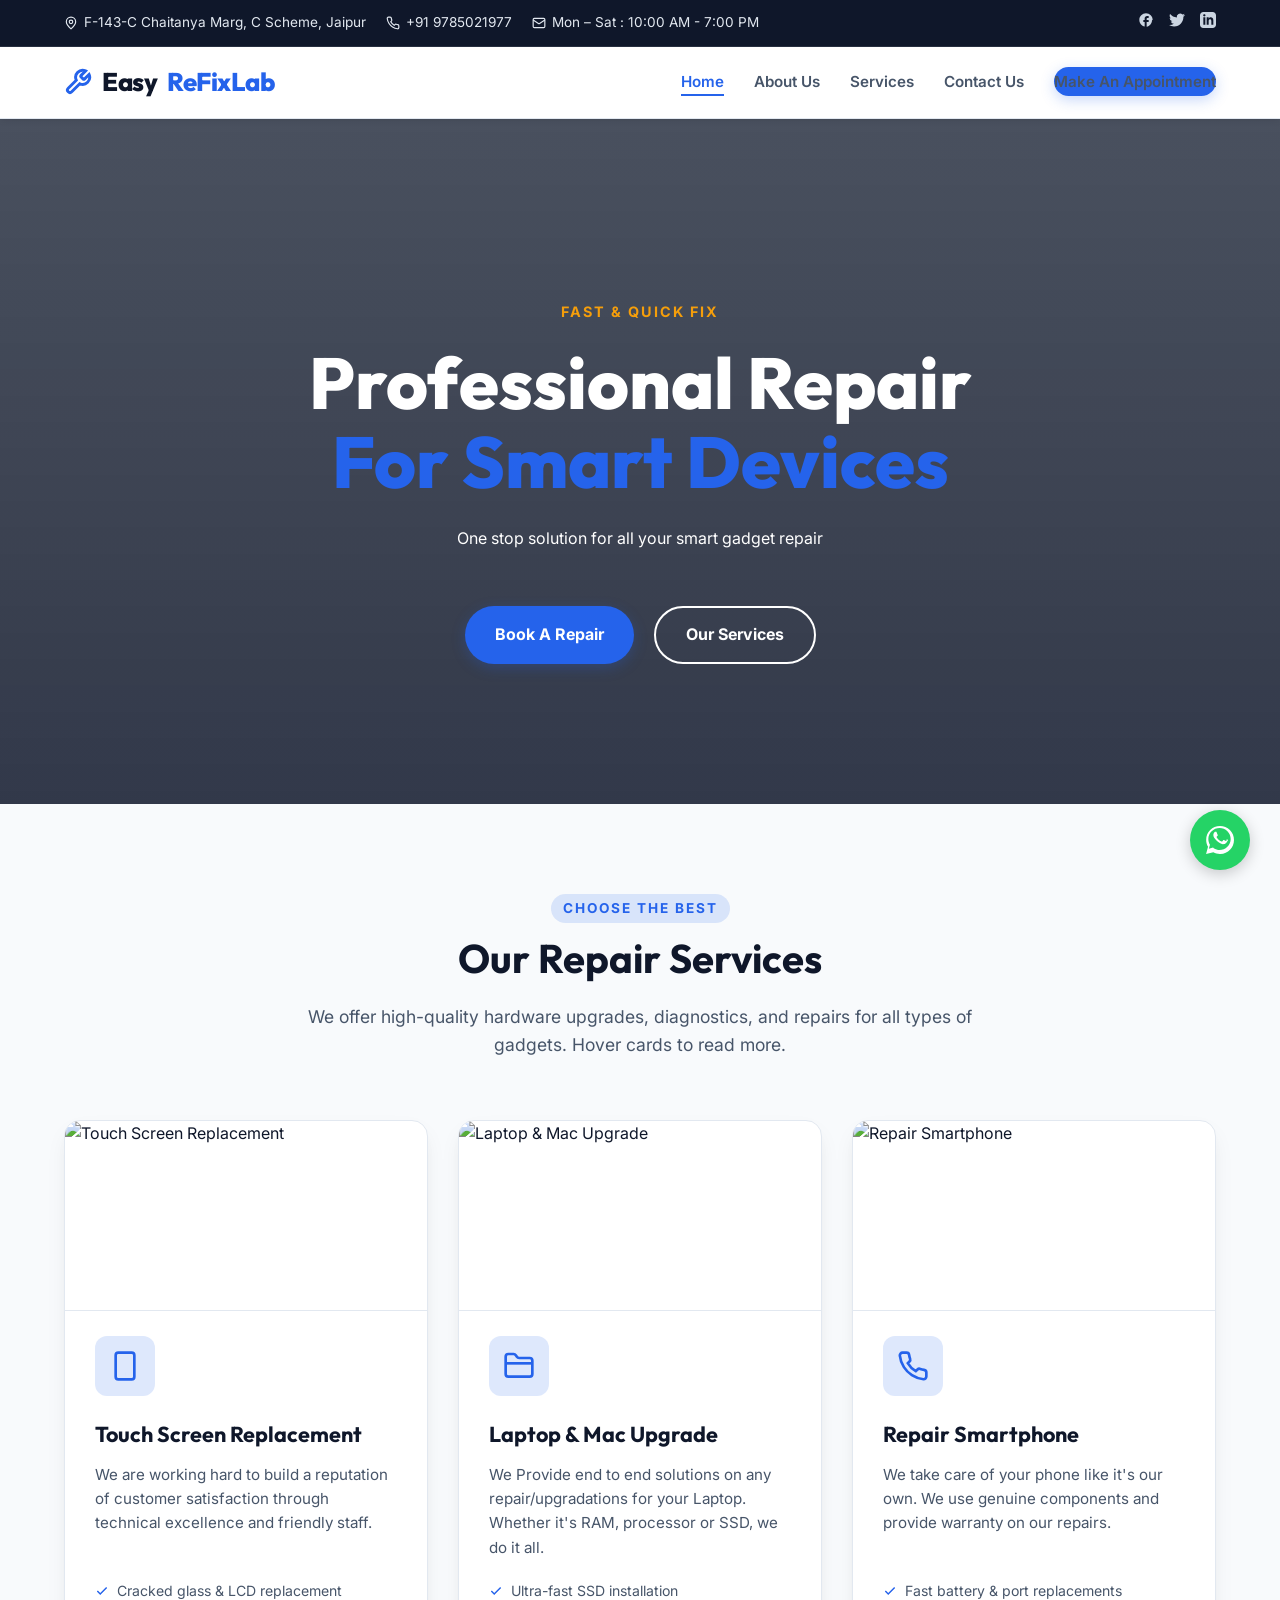
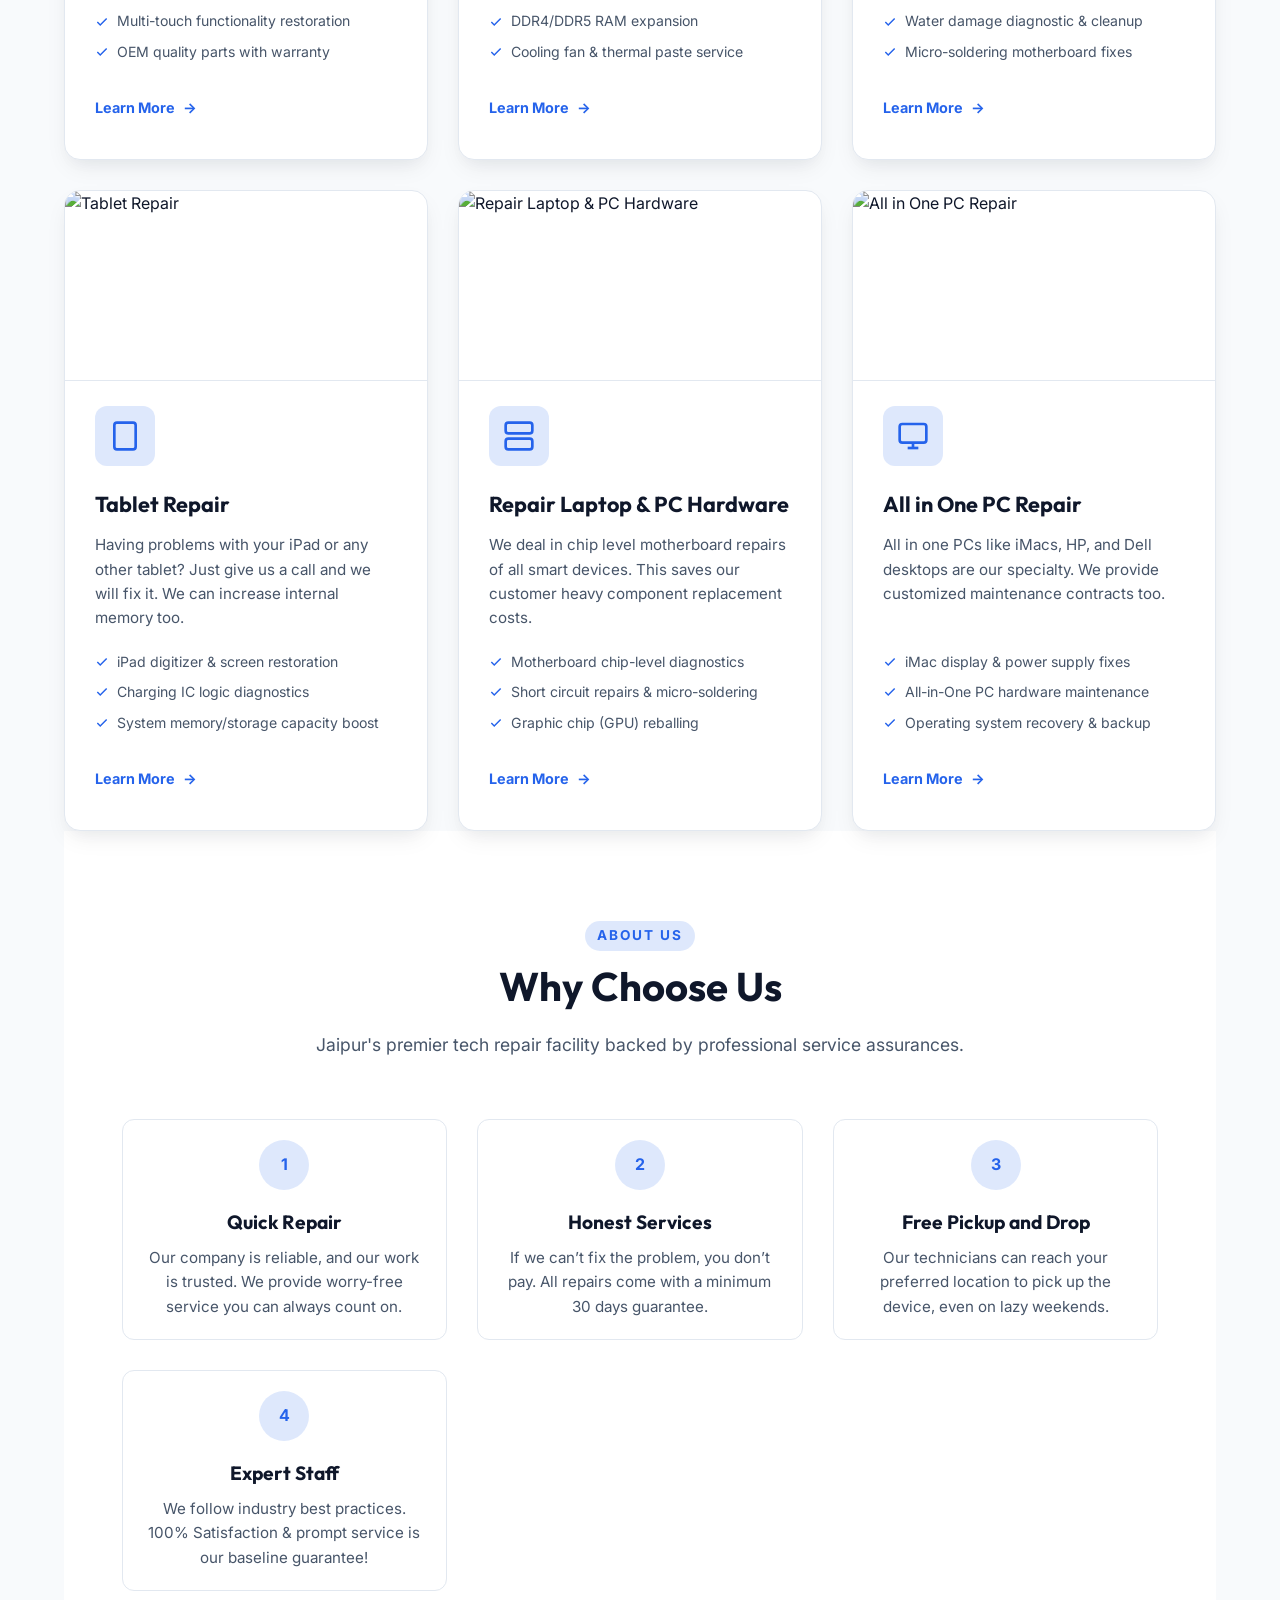
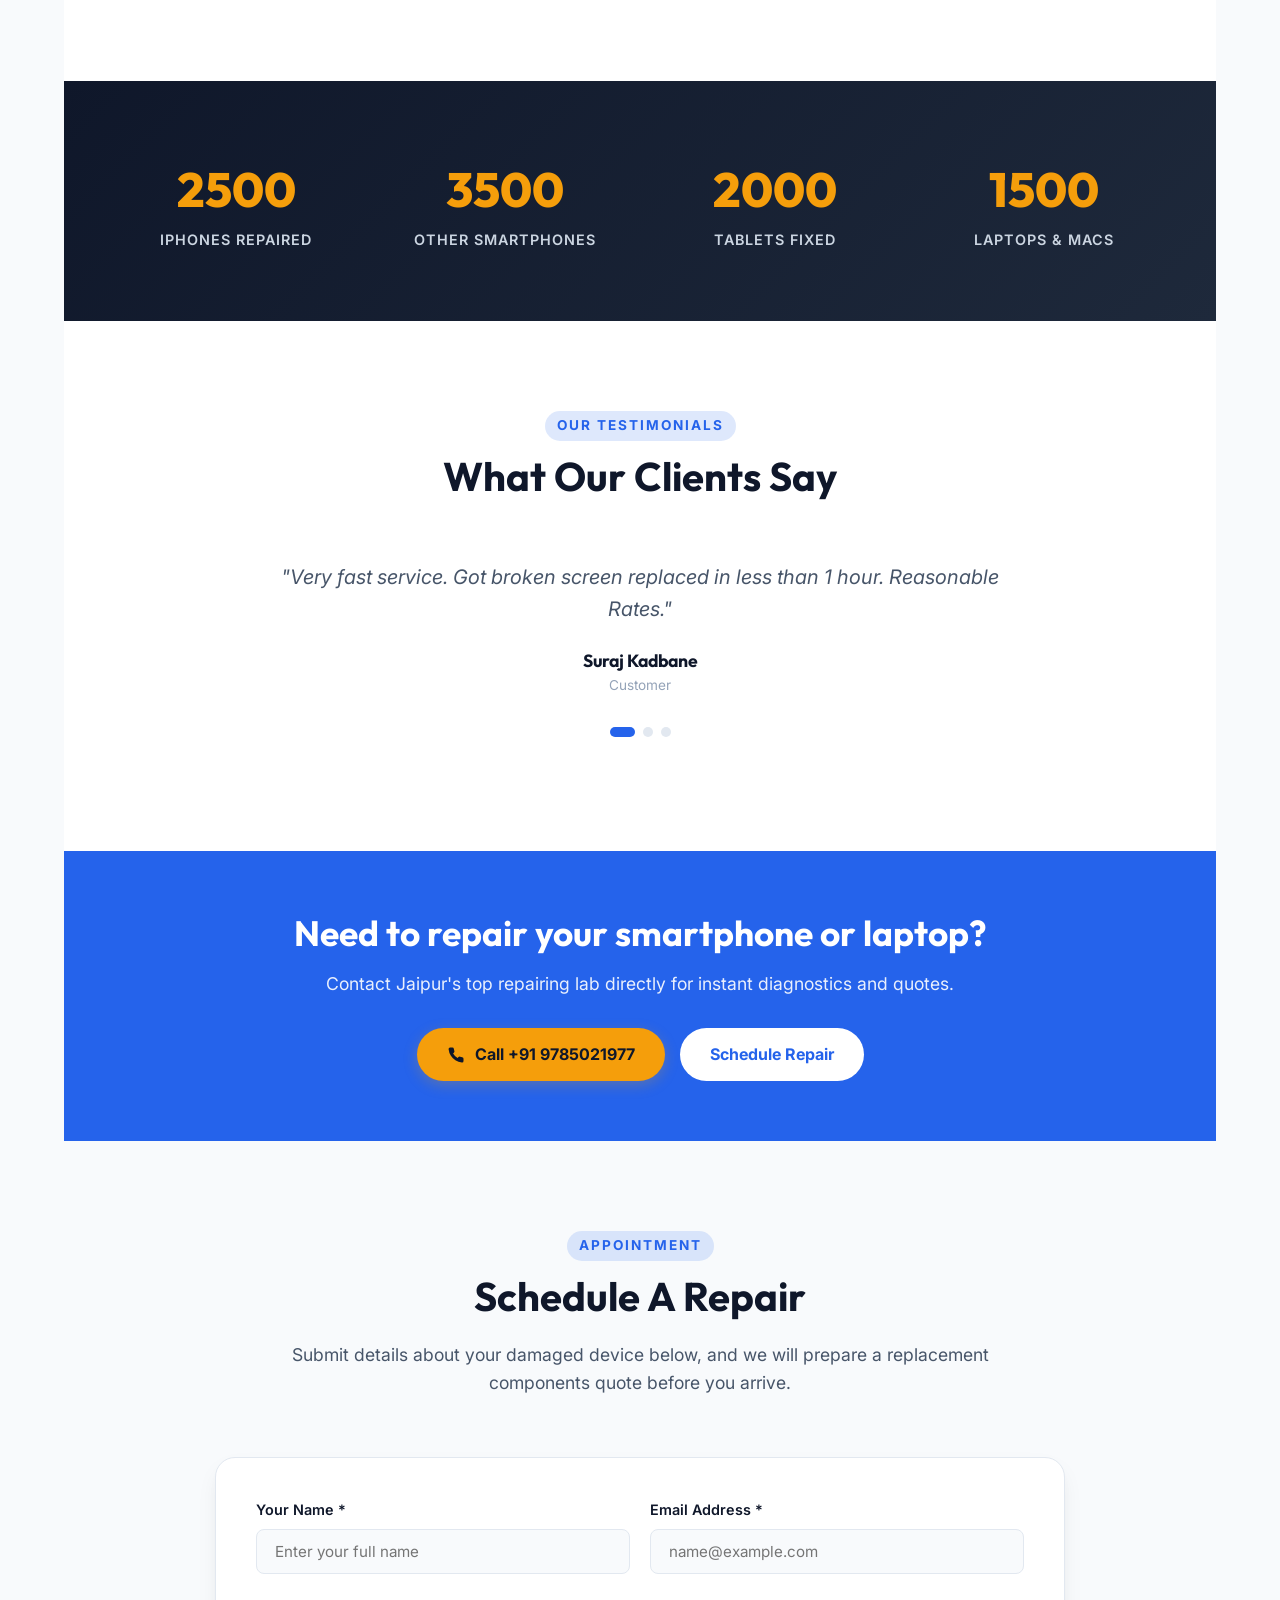
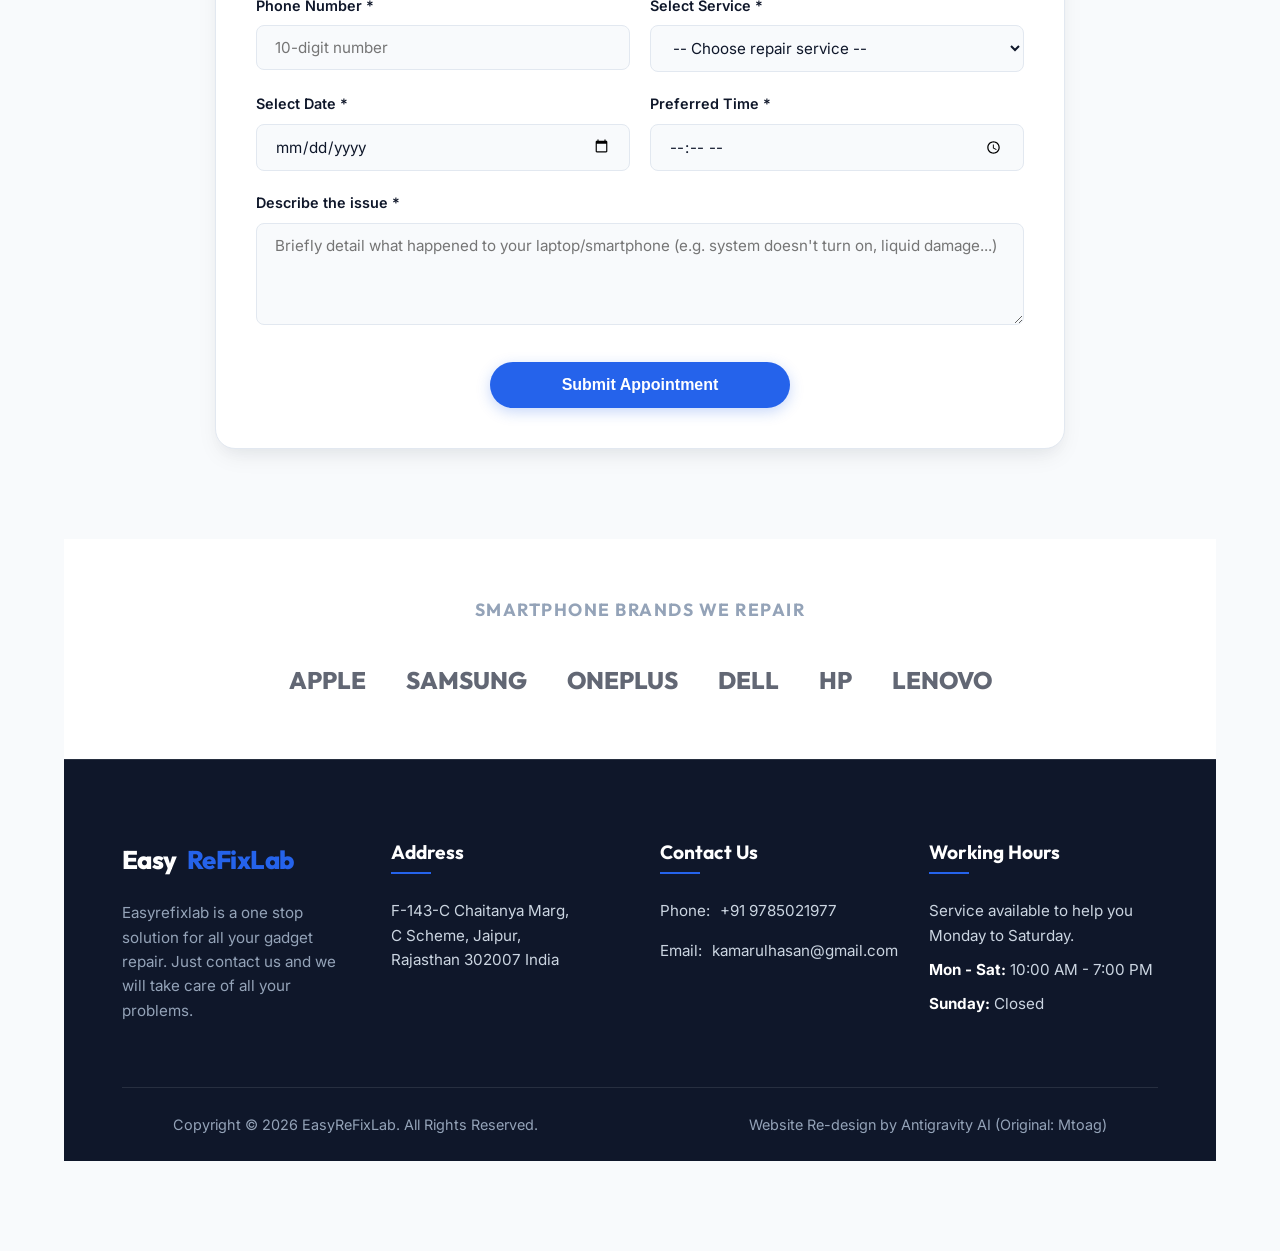
==== commit a96736fa: "Add service photos, card details, and floating WhatsApp CTA button" ====
--- a/index.html
+++ b/index.html
@@ -93,63 +93,100 @@
             <h2 class="section-title">Our Repair Services</h2>
             <p class="section-desc">We offer high-quality hardware upgrades, diagnostics, and repairs for all types of gadgets. Hover cards to read more.</p>
         </div>
+
         <div class="services-grid">
             <!-- Card 1 -->
             <div class="service-card">
+                <img class="service-card-img" src="https://images.unsplash.com/photo-1573148195900-7845dcb9b127?q=80&w=600&auto=format&fit=crop" alt="Touch Screen Replacement">
                 <div class="service-icon">
                     <svg width="32" height="32" viewBox="0 0 24 24" fill="none" stroke="currentColor" stroke-width="2"><rect x="5" y="2" width="14" height="20" rx="2" ry="2"/><path d="M12 18h.01"/></svg>
                 </div>
                 <h3>Touch Screen Replacement</h3>
                 <p>We are working hard to build a reputation of customer satisfaction through technical excellence and friendly staff.</p>
+                <ul class="service-details-list">
+                    <li><svg width="14" height="14" viewBox="0 0 24 24" fill="none" stroke="currentColor" stroke-width="2.5"><polyline points="20 6 9 17 4 12"/></svg> Cracked glass & LCD replacement</li>
+                    <li><svg width="14" height="14" viewBox="0 0 24 24" fill="none" stroke="currentColor" stroke-width="2.5"><polyline points="20 6 9 17 4 12"/></svg> Multi-touch functionality restoration</li>
+                    <li><svg width="14" height="14" viewBox="0 0 24 24" fill="none" stroke="currentColor" stroke-width="2.5"><polyline points="20 6 9 17 4 12"/></svg> OEM quality parts with warranty</li>
+                </ul>
                 <div class="btn-text btn-learn-more" data-service="screen">Learn More <span>&rarr;</span></div>
             </div>
             <!-- Card 2 -->
             <div class="service-card">
+                <img class="service-card-img" src="https://images.unsplash.com/photo-1591405351990-4726e331f141?q=80&w=600&auto=format&fit=crop" alt="Laptop & Mac Upgrade">
                 <div class="service-icon">
                     <svg width="32" height="32" viewBox="0 0 24 24" fill="none" stroke="currentColor" stroke-width="2"><path d="M20 20a2 2 0 0 0 2-2V8a2 2 0 0 0-2-2h-7.9a2 2 0 0 1-1.69-.9L9.6 3.9A2 2 0 0 0 7.93 3H4a2 2 0 0 0-2 2v13a2 2 0 0 0 2 2z"/><path d="M2 10h20"/></svg>
                 </div>
                 <h3>Laptop & Mac Upgrade</h3>
                 <p>We Provide end to end solutions on any repair/upgradations for your Laptop. Whether it's RAM, processor or SSD, we do it all.</p>
+                <ul class="service-details-list">
+                    <li><svg width="14" height="14" viewBox="0 0 24 24" fill="none" stroke="currentColor" stroke-width="2.5"><polyline points="20 6 9 17 4 12"/></svg> Ultra-fast SSD installation</li>
+                    <li><svg width="14" height="14" viewBox="0 0 24 24" fill="none" stroke="currentColor" stroke-width="2.5"><polyline points="20 6 9 17 4 12"/></svg> DDR4/DDR5 RAM expansion</li>
+                    <li><svg width="14" height="14" viewBox="0 0 24 24" fill="none" stroke="currentColor" stroke-width="2.5"><polyline points="20 6 9 17 4 12"/></svg> Cooling fan & thermal paste service</li>
+                </ul>
                 <div class="btn-text btn-learn-more" data-service="upgrade">Learn More <span>&rarr;</span></div>
             </div>
             <!-- Card 3 -->
             <div class="service-card">
+                <img class="service-card-img" src="https://images.unsplash.com/photo-1598327105666-5b89351aff97?q=80&w=600&auto=format&fit=crop" alt="Repair Smartphone">
                 <div class="service-icon">
                     <svg width="32" height="32" viewBox="0 0 24 24" fill="none" stroke="currentColor" stroke-width="2"><path d="M22 16.92v3a2 2 0 0 1-2.18 2 19.79 19.79 0 0 1-8.63-3.07 19.5 19.5 0 0 1-6-6 19.79 19.79 0 0 1-3.07-8.67A2 2 0 0 1 4.11 2h3a2 2 0 0 1 2 1.72 12.84 12.84 0 0 0 .7 2.81 2 2 0 0 1-.45 2.11L8.09 9.91a16 16 0 0 0 6 6l1.27-1.27a2 2 0 0 1 2.11-.45 12.84 12.84 0 0 0 2.81.7A2 2 0 0 1 22 16.92z"/></svg>
                 </div>
                 <h3>Repair Smartphone</h3>
                 <p>We take care of your phone like it's our own. We use genuine components and provide warranty on our repairs.</p>
+                <ul class="service-details-list">
+                    <li><svg width="14" height="14" viewBox="0 0 24 24" fill="none" stroke="currentColor" stroke-width="2.5"><polyline points="20 6 9 17 4 12"/></svg> Fast battery & port replacements</li>
+                    <li><svg width="14" height="14" viewBox="0 0 24 24" fill="none" stroke="currentColor" stroke-width="2.5"><polyline points="20 6 9 17 4 12"/></svg> Water damage diagnostic & cleanup</li>
+                    <li><svg width="14" height="14" viewBox="0 0 24 24" fill="none" stroke="currentColor" stroke-width="2.5"><polyline points="20 6 9 17 4 12"/></svg> Micro-soldering motherboard fixes</li>
+                </ul>
                 <div class="btn-text btn-learn-more" data-service="smartphone">Learn More <span>&rarr;</span></div>
             </div>
             <!-- Card 4 -->
             <div class="service-card">
+                <img class="service-card-img" src="https://images.unsplash.com/photo-1542751371-adc38448a05e?q=80&w=600&auto=format&fit=crop" alt="Tablet Repair">
                 <div class="service-icon">
                     <svg width="32" height="32" viewBox="0 0 24 24" fill="none" stroke="currentColor" stroke-width="2"><rect x="4" y="2" width="16" height="20" rx="2" ry="2"/><line x1="12" y1="18" x2="12.01" y2="18"/></svg>
                 </div>
                 <h3>Tablet Repair</h3>
                 <p>Having problems with your iPad or any other tablet? Just give us a call and we will fix it. We can increase internal memory too.</p>
+                <ul class="service-details-list">
+                    <li><svg width="14" height="14" viewBox="0 0 24 24" fill="none" stroke="currentColor" stroke-width="2.5"><polyline points="20 6 9 17 4 12"/></svg> iPad digitizer & screen restoration</li>
+                    <li><svg width="14" height="14" viewBox="0 0 24 24" fill="none" stroke="currentColor" stroke-width="2.5"><polyline points="20 6 9 17 4 12"/></svg> Charging IC logic diagnostics</li>
+                    <li><svg width="14" height="14" viewBox="0 0 24 24" fill="none" stroke="currentColor" stroke-width="2.5"><polyline points="20 6 9 17 4 12"/></svg> System memory/storage capacity boost</li>
+                </ul>
                 <div class="btn-text btn-learn-more" data-service="tablet">Learn More <span>&rarr;</span></div>
             </div>
             <!-- Card 5 -->
             <div class="service-card">
+                <img class="service-card-img" src="https://images.unsplash.com/photo-1601524909162-be87252be298?q=80&w=600&auto=format&fit=crop" alt="Repair Laptop & PC Hardware">
                 <div class="service-icon">
                     <svg width="32" height="32" viewBox="0 0 24 24" fill="none" stroke="currentColor" stroke-width="2"><rect x="2" y="2" width="20" height="8" rx="2" ry="2"/><rect x="2" y="14" width="20" height="8" rx="2" ry="2"/><line x1="6" y1="6" x2="6.01" y2="6"/><line x1="6" y1="18" x2="6.01" y2="18"/></svg>
                 </div>
                 <h3>Repair Laptop & PC Hardware</h3>
                 <p>We deal in chip level motherboard repairs of all smart devices. This saves our customer heavy component replacement costs.</p>
+                <ul class="service-details-list">
+                    <li><svg width="14" height="14" viewBox="0 0 24 24" fill="none" stroke="currentColor" stroke-width="2.5"><polyline points="20 6 9 17 4 12"/></svg> Motherboard chip-level diagnostics</li>
+                    <li><svg width="14" height="14" viewBox="0 0 24 24" fill="none" stroke="currentColor" stroke-width="2.5"><polyline points="20 6 9 17 4 12"/></svg> Short circuit repairs & micro-soldering</li>
+                    <li><svg width="14" height="14" viewBox="0 0 24 24" fill="none" stroke="currentColor" stroke-width="2.5"><polyline points="20 6 9 17 4 12"/></svg> Graphic chip (GPU) reballing</li>
+                </ul>
                 <div class="btn-text btn-learn-more" data-service="hardware">Learn More <span>&rarr;</span></div>
             </div>
             <!-- Card 6 -->
             <div class="service-card">
+                <img class="service-card-img" src="https://images.unsplash.com/photo-1588508065123-287b28e013da?q=80&w=600&auto=format&fit=crop" alt="All in One PC Repair">
                 <div class="service-icon">
                     <svg width="32" height="32" viewBox="0 0 24 24" fill="none" stroke="currentColor" stroke-width="2"><rect x="2" y="3" width="20" height="14" rx="2" ry="2"/><line x1="8" y1="21" x2="16" y2="21"/><line x1="12" y1="17" x2="12" y2="21"/></svg>
                 </div>
                 <h3>All in One PC Repair</h3>
                 <p>All in one PCs like iMacs, HP, and Dell desktops are our specialty. We provide customized maintenance contracts too.</p>
+                <ul class="service-details-list">
+                    <li><svg width="14" height="14" viewBox="0 0 24 24" fill="none" stroke="currentColor" stroke-width="2.5"><polyline points="20 6 9 17 4 12"/></svg> iMac display & power supply fixes</li>
+                    <li><svg width="14" height="14" viewBox="0 0 24 24" fill="none" stroke="currentColor" stroke-width="2.5"><polyline points="20 6 9 17 4 12"/></svg> All-in-One PC hardware maintenance</li>
+                    <li><svg width="14" height="14" viewBox="0 0 24 24" fill="none" stroke="currentColor" stroke-width="2.5"><polyline points="20 6 9 17 4 12"/></svg> Operating system recovery & backup</li>
+                </ul>
                 <div class="btn-text btn-learn-more" data-service="aio">Learn More <span>&rarr;</span></div>
             </div>
         </div>
-    </section>
+
 
     <!-- Why Choose Us -->
     <section class="section-container" style="background-color: #ffffff;">
--- a/style.css
+++ b/style.css
@@ -707,3 +707,99 @@
         font-size: 2.2rem;
     }
 }
+
+/* Service Card Image and List Details Styles */
+.service-card-img {
+    width: calc(100% + 60px);
+    height: 190px;
+    object-fit: cover;
+    margin: -40px -30px 25px;
+    border-bottom: 1px solid var(--border-color);
+    transition: var(--transition);
+}
+
+.service-card:hover .service-card-img {
+    transform: scale(1.03);
+}
+
+.service-details-list {
+    list-style: none;
+    margin-bottom: 25px;
+    padding: 0;
+    text-align: left;
+}
+
+.service-details-list li {
+    font-size: 0.88rem;
+    color: var(--text-secondary);
+    display: flex;
+    align-items: center;
+    gap: 8px;
+    margin-bottom: 8px;
+}
+
+.service-details-list li svg {
+    color: var(--primary-light);
+    flex-shrink: 0;
+}
+
+/* Floating WhatsApp Button */
+.whatsapp-float {
+    position: fixed;
+    bottom: 30px;
+    right: 30px;
+    background-color: #25d366;
+    color: #ffffff;
+    width: 60px;
+    height: 60px;
+    border-radius: 50%;
+    display: flex;
+    align-items: center;
+    justify-content: center;
+    box-shadow: 0 4px 15px rgba(0, 0, 0, 0.2);
+    z-index: 9999;
+    transition: var(--transition);
+}
+
+.whatsapp-float:hover {
+    transform: scale(1.1);
+    background-color: #128c7e;
+    box-shadow: 0 6px 20px rgba(37, 211, 102, 0.4);
+    color: #ffffff;
+}
+
+.whatsapp-float:hover .whatsapp-tooltip {
+    opacity: 1;
+    visibility: visible;
+    transform: translateX(0);
+}
+
+.whatsapp-tooltip {
+    position: absolute;
+    right: 75px;
+    background-color: var(--primary);
+    color: #ffffff;
+    padding: 8px 16px;
+    border-radius: 8px;
+    font-size: 0.85rem;
+    font-weight: 600;
+    white-space: nowrap;
+    opacity: 0;
+    visibility: hidden;
+    transform: translateX(10px);
+    transition: var(--transition);
+    box-shadow: var(--shadow-subtle);
+    pointer-events: none;
+}
+
+.whatsapp-tooltip::after {
+    content: '';
+    position: absolute;
+    right: -5px;
+    top: 50%;
+    transform: translateY(-50%) rotate(45deg);
+    width: 10px;
+    height: 10px;
+    background-color: var(--primary);
+}
+
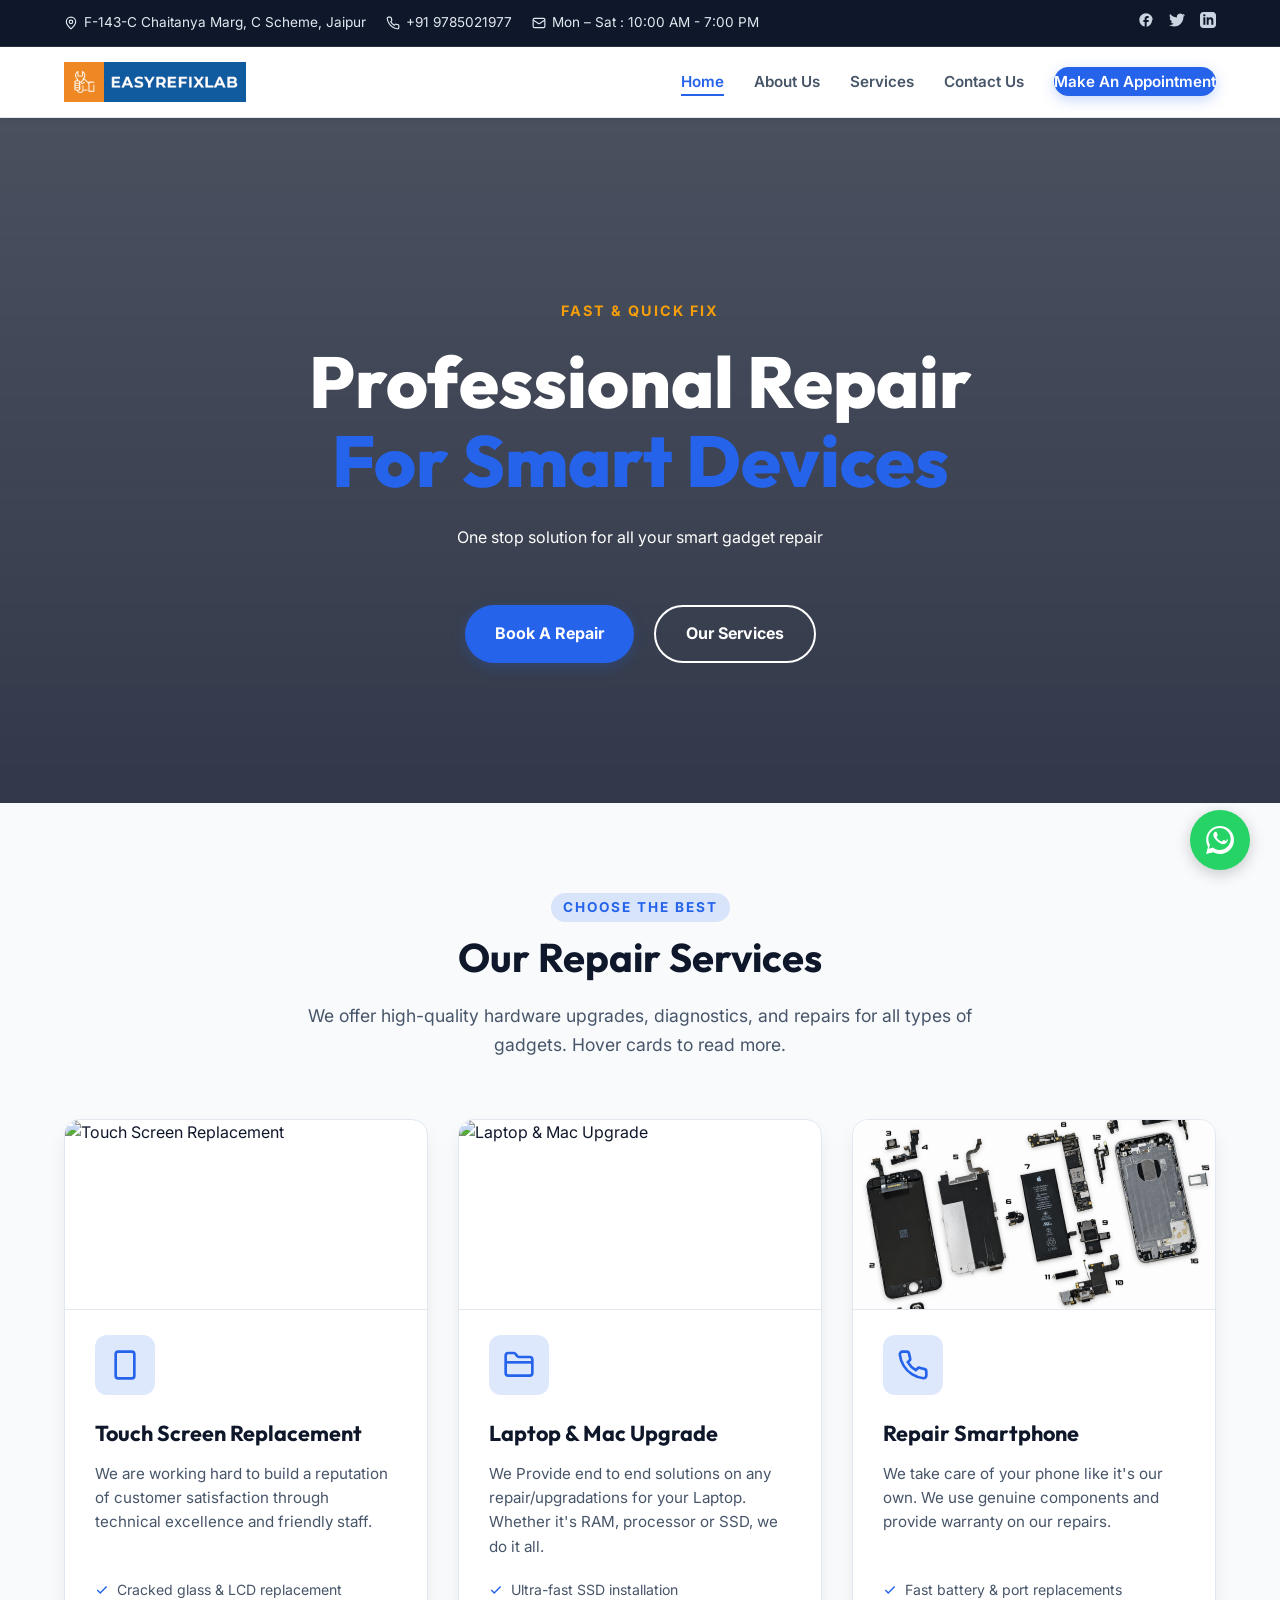
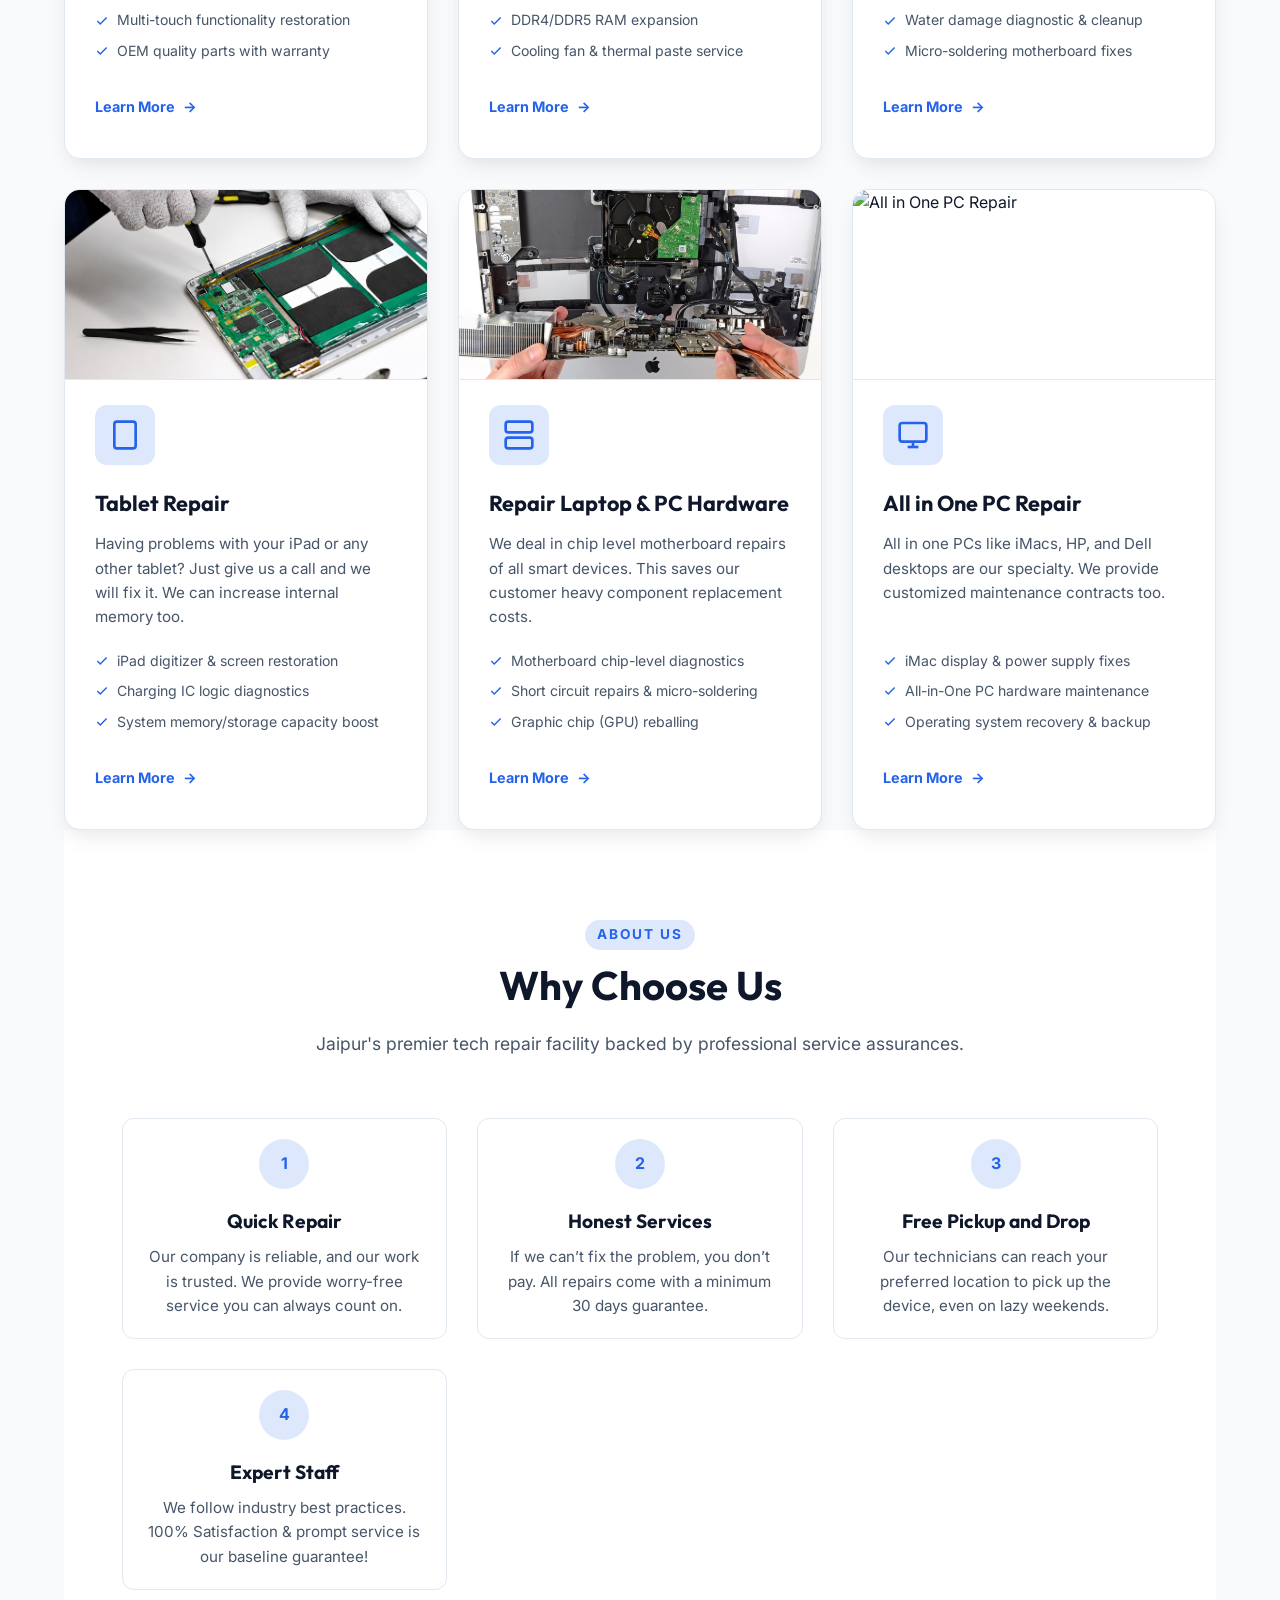
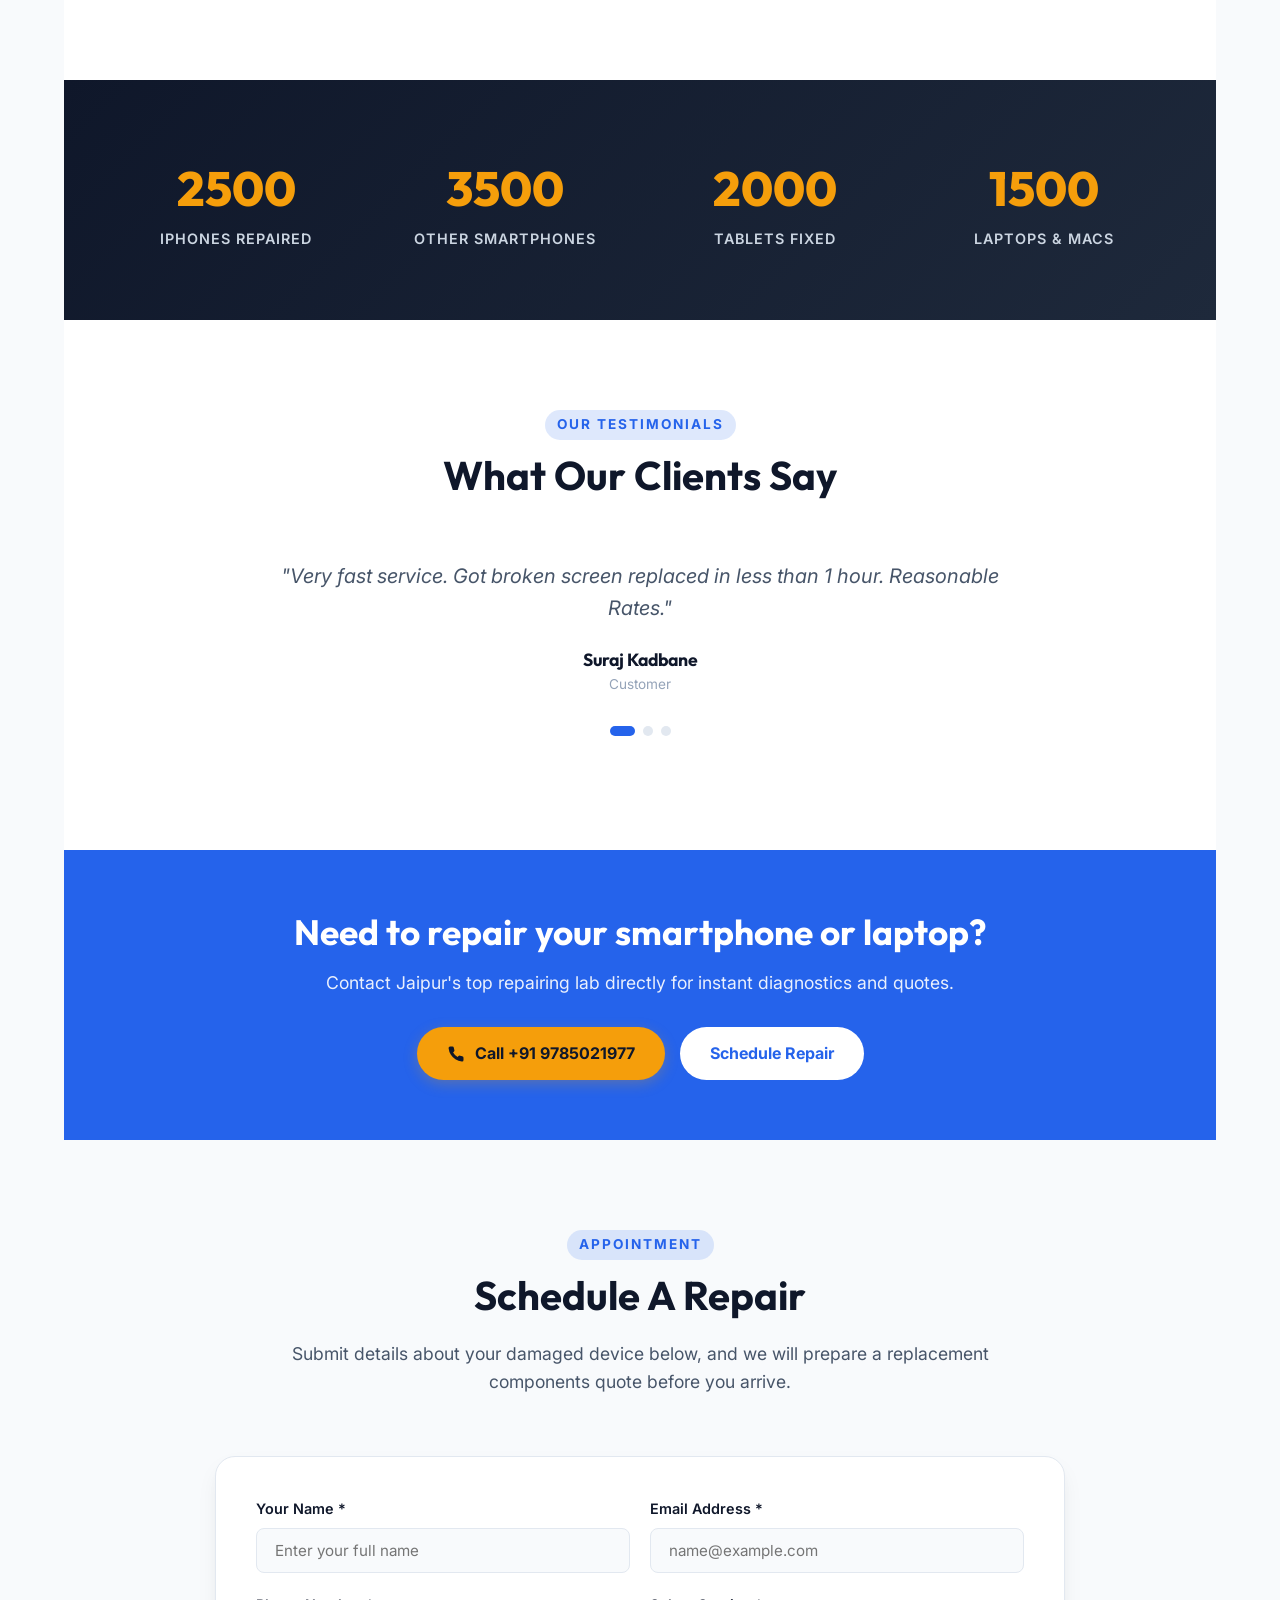
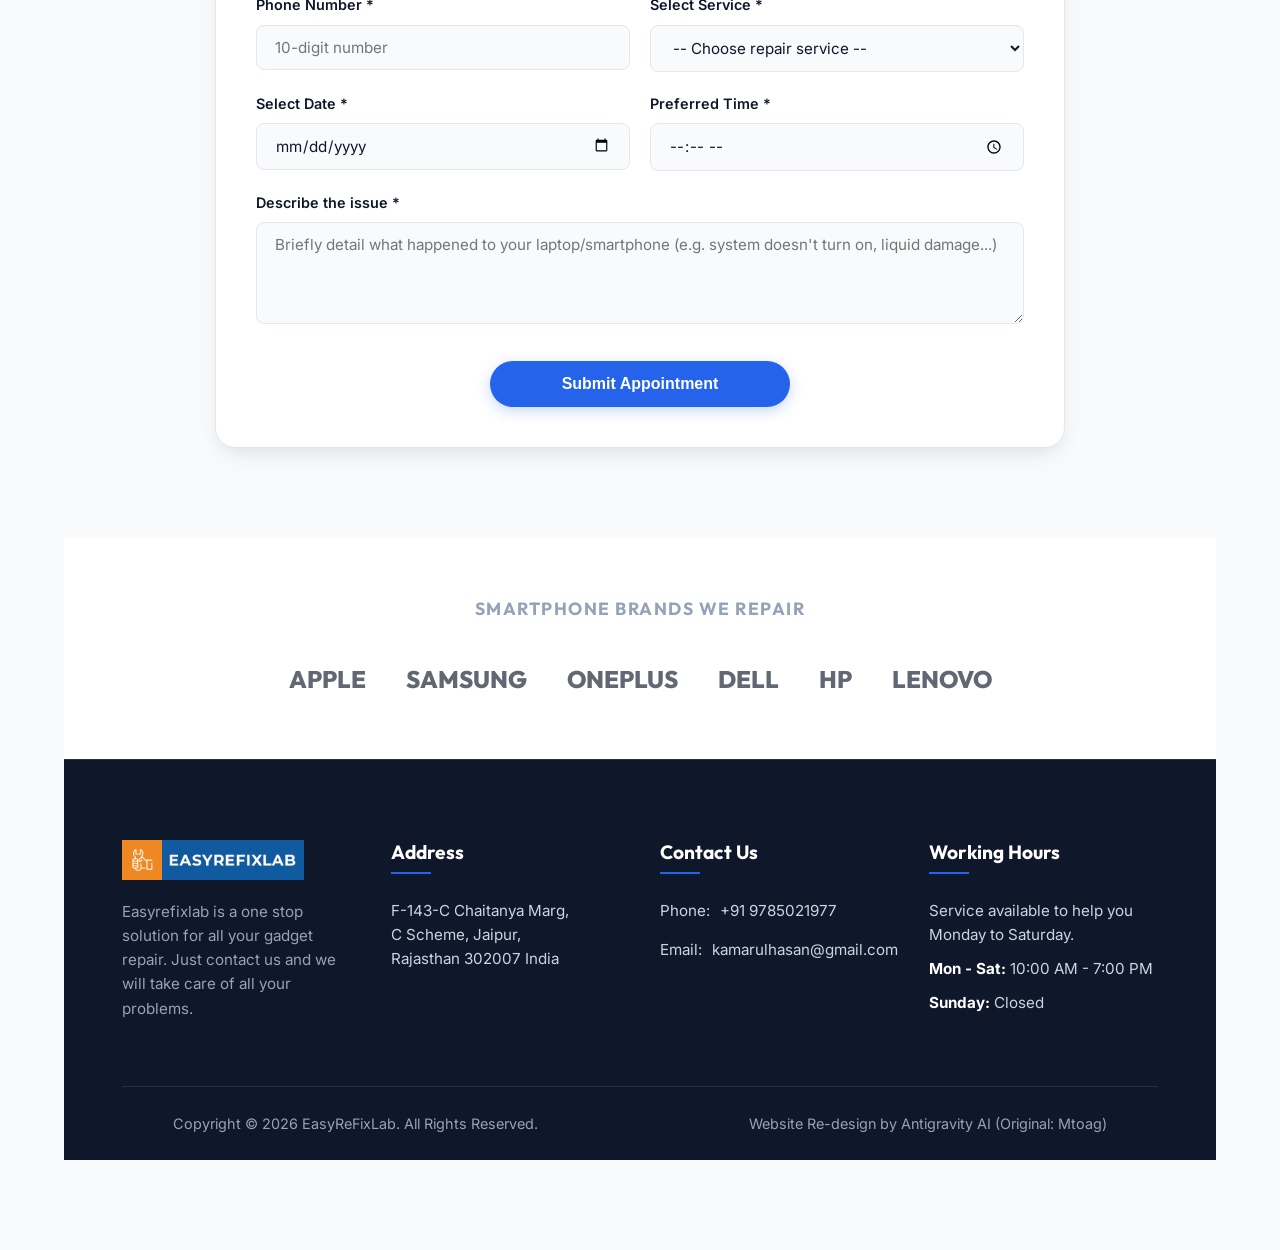
==== commit 8d2885e4: "Fix Make An Appointment button text visibility and replace text logos with brand logo image" ====
--- a/index.html
+++ b/index.html
@@ -1,39 +1,60 @@
 <!DOCTYPE html>
 <html lang="en">
+
 <head>
     <meta charset="UTF-8">
     <meta name="viewport" content="width=device-width, initial-scale=1.0">
     <title>Easy ReFixLab - Professional Gadget, Laptop & Smartphone Repair</title>
-    <meta name="description" content="Easy ReFixLab is Jaipur's trusted one-stop repair lab for laptops, Macs, iPhones, tablets, and smartphone hardware. Quick pickup and honest pricing.">
+    <meta name="description"
+        content="Easy ReFixLab is Jaipur's trusted one-stop repair lab for laptops, Macs, iPhones, tablets, and smartphone hardware. Quick pickup and honest pricing.">
     <link rel="stylesheet" href="style.css">
 </head>
+
 <body>
 
     <!-- Header Top Bar -->
     <header class="top-bar">
         <div class="top-info">
             <span>
-                <svg width="14" height="14" viewBox="0 0 24 24" fill="none" stroke="currentColor" stroke-width="2"><path d="M12 2a8 8 0 0 0-8 8c0 5.25 8 12 8 12s8-6.75 8-12a8 8 0 0 0-8-8z"/><circle cx="12" cy="10" r="3"/></svg>
+                <svg width="14" height="14" viewBox="0 0 24 24" fill="none" stroke="currentColor" stroke-width="2">
+                    <path d="M12 2a8 8 0 0 0-8 8c0 5.25 8 12 8 12s8-6.75 8-12a8 8 0 0 0-8-8z" />
+                    <circle cx="12" cy="10" r="3" />
+                </svg>
                 F-143-C Chaitanya Marg, C Scheme, Jaipur
             </span>
             <span>
-                <svg width="14" height="14" viewBox="0 0 24 24" fill="none" stroke="currentColor" stroke-width="2"><path d="M22 16.92v3a2 2 0 0 1-2.18 2 19.79 19.79 0 0 1-8.63-3.07 19.5 19.5 0 0 1-6-6 19.79 19.79 0 0 1-3.07-8.67A2 2 0 0 1 4.11 2h3a2 2 0 0 1 2 1.72 12.84 12.84 0 0 0 .7 2.81 2 2 0 0 1-.45 2.11L8.09 9.91a16 16 0 0 0 6 6l1.27-1.27a2 2 0 0 1 2.11-.45 12.84 12.84 0 0 0 2.81.7A2 2 0 0 1 22 16.92z"/></svg>
+                <svg width="14" height="14" viewBox="0 0 24 24" fill="none" stroke="currentColor" stroke-width="2">
+                    <path
+                        d="M22 16.92v3a2 2 0 0 1-2.18 2 19.79 19.79 0 0 1-8.63-3.07 19.5 19.5 0 0 1-6-6 19.79 19.79 0 0 1-3.07-8.67A2 2 0 0 1 4.11 2h3a2 2 0 0 1 2 1.72 12.84 12.84 0 0 0 .7 2.81 2 2 0 0 1-.45 2.11L8.09 9.91a16 16 0 0 0 6 6l1.27-1.27a2 2 0 0 1 2.11-.45 12.84 12.84 0 0 0 2.81.7A2 2 0 0 1 22 16.92z" />
+                </svg>
                 <a href="tel:+919785021977">+91 9785021977</a>
             </span>
             <span>
-                <svg width="14" height="14" viewBox="0 0 24 24" fill="none" stroke="currentColor" stroke-width="2"><rect x="2" y="4" width="20" height="16" rx="2"/><path d="m22 7-8.97 5.7a1.94 1.94 0 0 1-2.06 0L2 7"/></svg>
+                <svg width="14" height="14" viewBox="0 0 24 24" fill="none" stroke="currentColor" stroke-width="2">
+                    <rect x="2" y="4" width="20" height="16" rx="2" />
+                    <path d="m22 7-8.97 5.7a1.94 1.94 0 0 1-2.06 0L2 7" />
+                </svg>
                 Mon – Sat : 10:00 AM - 7:00 PM
             </span>
         </div>
         <div class="top-socials">
             <a href="https://facebook.com" aria-label="Facebook">
-                <svg width="16" height="16" fill="currentColor" viewBox="0 0 24 24"><path d="M22 12c0-5.52-4.48-10-10-10S2 6.48 2 12c0 4.84 3.44 8.87 8 9.8V15H8v-3h2V9.5C10 7.57 11.57 6 13.5 6H16v3h-2c-.55 0-1 .45-1 1v2h3v3h-3v6.95c4.56-.93 8-4.96 8-9.75z"/></svg>
+                <svg width="16" height="16" fill="currentColor" viewBox="0 0 24 24">
+                    <path
+                        d="M22 12c0-5.52-4.48-10-10-10S2 6.48 2 12c0 4.84 3.44 8.87 8 9.8V15H8v-3h2V9.5C10 7.57 11.57 6 13.5 6H16v3h-2c-.55 0-1 .45-1 1v2h3v3h-3v6.95c4.56-.93 8-4.96 8-9.75z" />
+                </svg>
             </a>
             <a href="https://twitter.com" aria-label="Twitter">
-                <svg width="16" height="16" fill="currentColor" viewBox="0 0 24 24"><path d="M23.953 4.57a10 10 0 0 1-2.825.775 4.958 4.958 0 0 0 2.163-2.723c-.951.555-2.005.959-3.127 1.184a4.92 4.92 0 0 0-8.384 4.482C7.69 8.095 4.067 6.13 1.64 3.162a4.822 4.822 0 0 0-.666 2.475c0 1.71.87 3.213 2.188 4.096a4.904 4.904 0 0 1-2.228-.616v.06a4.923 4.923 0 0 0 3.946 4.827 4.996 4.996 0 0 1-2.212.085 4.936 4.936 0 0 0 4.604 3.417 9.867 9.867 0 0 1-6.102 2.105c-.39 0-.779-.023-1.17-.067a13.995 13.995 0 0 0 7.557 2.209c9.053 0 13.998-7.496 13.998-13.985 0-.21 0-.42-.015-.63A9.935 9.935 0 0 0 24 4.59z"/></svg>
+                <svg width="16" height="16" fill="currentColor" viewBox="0 0 24 24">
+                    <path
+                        d="M23.953 4.57a10 10 0 0 1-2.825.775 4.958 4.958 0 0 0 2.163-2.723c-.951.555-2.005.959-3.127 1.184a4.92 4.92 0 0 0-8.384 4.482C7.69 8.095 4.067 6.13 1.64 3.162a4.822 4.822 0 0 0-.666 2.475c0 1.71.87 3.213 2.188 4.096a4.904 4.904 0 0 1-2.228-.616v.06a4.923 4.923 0 0 0 3.946 4.827 4.996 4.996 0 0 1-2.212.085 4.936 4.936 0 0 0 4.604 3.417 9.867 9.867 0 0 1-6.102 2.105c-.39 0-.779-.023-1.17-.067a13.995 13.995 0 0 0 7.557 2.209c9.053 0 13.998-7.496 13.998-13.985 0-.21 0-.42-.015-.63A9.935 9.935 0 0 0 24 4.59z" />
+                </svg>
             </a>
             <a href="https://linkedin.com" aria-label="LinkedIn">
-                <svg width="16" height="16" fill="currentColor" viewBox="0 0 24 24"><path d="M19 0h-14c-2.761 0-5 2.239-5 5v14c0 2.761 2.239 5 5 5h14c2.762 0 5-2.239 5-5v-14c0-2.761-2.238-5-5-5zm-11 19h-3v-11h3v11zm-1.5-12.268c-.966 0-1.75-.779-1.75-1.75s.784-1.75 1.75-1.75 1.75.779 1.75 1.75-.784 1.75-1.75 1.75zm13.5 12.268h-3v-5.604c0-3.368-4-3.113-4 0v5.604h-3v-11h3v1.765c1.396-2.586 7-2.777 7 2.476v6.759z"/></svg>
+                <svg width="16" height="16" fill="currentColor" viewBox="0 0 24 24">
+                    <path
+                        d="M19 0h-14c-2.761 0-5 2.239-5 5v14c0 2.761 2.239 5 5 5h14c2.762 0 5-2.239 5-5v-14c0-2.761-2.238-5-5-5zm-11 19h-3v-11h3v11zm-1.5-12.268c-.966 0-1.75-.779-1.75-1.75s.784-1.75 1.75-1.75 1.75.779 1.75 1.75-.784 1.75-1.75 1.75zm13.5 12.268h-3v-5.604c0-3.368-4-3.113-4 0v5.604h-3v-11h3v1.765c1.396-2.586 7-2.777 7 2.476v6.759z" />
+                </svg>
             </a>
         </div>
     </header>
@@ -41,10 +62,7 @@
     <!-- Navigation Header -->
     <nav class="main-header">
         <a href="index.html" class="logo">
-            <svg width="28" height="28" viewBox="0 0 24 24" fill="none" stroke="currentColor" stroke-width="2.5" class="logo-accent">
-                <path d="M14.7 6.3a1 1 0 0 0 0 1.4l1.6 1.6a1 1 0 0 0 1.4 0l3.77-3.77a6 6 0 0 1-7.94 7.94l-6.91 6.91a2.12 2.12 0 0 1-3-3l6.91-6.91a6 6 0 0 1 7.94-7.94l-3.77 3.77z"/>
-            </svg>
-            Easy<span class="logo-accent">ReFixLab</span>
+            <img src="logo.png" alt="Easy ReFixLab" style="height: 40px; width: auto; object-fit: contain;">
         </a>
         <button class="menu-toggle" id="menuToggle" aria-label="Toggle Navigation">
             <span></span>
@@ -61,28 +79,43 @@
     </nav>
 
     <!-- Hero Section -->
-    <section class="hero-section" style="background: linear-gradient(rgba(15, 23, 42, 0.75), rgba(15, 23, 42, 0.85)), url('https://images.unsplash.com/photo-1591799264318-7e6ef8ddb7ea?q=80&w=1920&auto=format&fit=crop') center/cover no-repeat; padding: 180px 5% 140px; text-align: center; color: #ffffff; position: relative;">
+    <section class="hero-section"
+        style="background: linear-gradient(rgba(15, 23, 42, 0.75), rgba(15, 23, 42, 0.85)), url('https://images.unsplash.com/photo-1591799264318-7e6ef8ddb7ea?q=80&w=1920&auto=format&fit=crop') center/cover no-repeat; padding: 180px 5% 140px; text-align: center; color: #ffffff; position: relative;">
         <div style="max-width: 800px; margin: 0 auto; z-index: 5; position: relative;">
-            <span style="font-weight: 700; text-transform: uppercase; color: var(--accent); letter-spacing: 2px; font-size: 0.9rem; margin-bottom: 20px; display: inline-block;">Fast & Quick Fix</span>
-            <h1 style="font-size: clamp(2.5rem, 6vw, 4.5rem); font-weight: 800; line-height: 1.1; margin-bottom: 25px; font-family: var(--font-heading);">
+            <span
+                style="font-weight: 700; text-transform: uppercase; color: var(--accent); letter-spacing: 2px; font-size: 0.9rem; margin-bottom: 20px; display: inline-block;">Fast
+                & Quick Fix</span>
+            <h1
+                style="font-size: clamp(2.5rem, 6vw, 4.5rem); font-weight: 800; line-height: 1.1; margin-bottom: 25px; font-family: var(--font-heading);">
                 Professional Repair
                 <span style="color: var(--primary-light); display: block;">For Smart Devices</span>
             </h1>
-            
+
             <!-- Tagline Carousel -->
-            <div class="tagline-container" style="height: 40px; overflow: hidden; margin-bottom: 40px; position: relative;">
-                <div class="hero-tagline active" style="opacity: 0; transform: translateY(20px); transition: all 0.5s ease; position: absolute; left: 0; right: 0;">One stop solution for all your smart gadget repair</div>
-                <div class="hero-tagline" style="opacity: 0; transform: translateY(20px); transition: all 0.5s ease; position: absolute; left: 0; right: 0;">Mobile & Tablet Repair Solutions</div>
-                <div class="hero-tagline" style="opacity: 0; transform: translateY(20px); transition: all 0.5s ease; position: absolute; left: 0; right: 0;"># We Are Apple & Windows Laptop Experts</div>
+            <div class="tagline-container"
+                style="height: 40px; overflow: hidden; margin-bottom: 40px; position: relative;">
+                <div class="hero-tagline active"
+                    style="opacity: 0; transform: translateY(20px); transition: all 0.5s ease; position: absolute; left: 0; right: 0;">
+                    One stop solution for all your smart gadget repair</div>
+                <div class="hero-tagline"
+                    style="opacity: 0; transform: translateY(20px); transition: all 0.5s ease; position: absolute; left: 0; right: 0;">
+                    Mobile & Tablet Repair Solutions</div>
+                <div class="hero-tagline"
+                    style="opacity: 0; transform: translateY(20px); transition: all 0.5s ease; position: absolute; left: 0; right: 0;">
+                    # We Are Apple & Windows Laptop Experts</div>
             </div>
 
             <div style="display: flex; gap: 20px; justify-content: center; flex-wrap: wrap;">
                 <a href="book.html" class="btn btn-primary">Book A Repair</a>
-                <a href="#services" class="btn btn-secondary" style="border-color: #ffffff; color: #ffffff;">Our Services</a>
+                <a href="#services" class="btn btn-secondary" style="border-color: #ffffff; color: #ffffff;">Our
+                    Services</a>
             </div>
         </div>
         <style>
-            .hero-tagline.active { opacity: 1 !important; transform: translateY(0) !important; }
+            .hero-tagline.active {
+                opacity: 1 !important;
+                transform: translateY(0) !important;
+            }
         </style>
     </section>
 
@@ -91,350 +124,510 @@
         <div class="section-header">
             <span class="section-subtitle">Choose the Best</span>
             <h2 class="section-title">Our Repair Services</h2>
-            <p class="section-desc">We offer high-quality hardware upgrades, diagnostics, and repairs for all types of gadgets. Hover cards to read more.</p>
+            <p class="section-desc">We offer high-quality hardware upgrades, diagnostics, and repairs for all types of
+                gadgets. Hover cards to read more.</p>
         </div>
 
         <div class="services-grid">
             <!-- Card 1 -->
             <div class="service-card">
-                <img class="service-card-img" src="https://images.unsplash.com/photo-1573148195900-7845dcb9b127?q=80&w=600&auto=format&fit=crop" alt="Touch Screen Replacement">
+                <img class="service-card-img" src="img3.png" alt="Touch Screen Replacement">
                 <div class="service-icon">
-                    <svg width="32" height="32" viewBox="0 0 24 24" fill="none" stroke="currentColor" stroke-width="2"><rect x="5" y="2" width="14" height="20" rx="2" ry="2"/><path d="M12 18h.01"/></svg>
+                    <svg width="32" height="32" viewBox="0 0 24 24" fill="none" stroke="currentColor" stroke-width="2">
+                        <rect x="5" y="2" width="14" height="20" rx="2" ry="2" />
+                        <path d="M12 18h.01" />
+                    </svg>
                 </div>
                 <h3>Touch Screen Replacement</h3>
-                <p>We are working hard to build a reputation of customer satisfaction through technical excellence and friendly staff.</p>
+                <p>We are working hard to build a reputation of customer satisfaction through technical excellence and
+                    friendly staff.</p>
                 <ul class="service-details-list">
-                    <li><svg width="14" height="14" viewBox="0 0 24 24" fill="none" stroke="currentColor" stroke-width="2.5"><polyline points="20 6 9 17 4 12"/></svg> Cracked glass & LCD replacement</li>
-                    <li><svg width="14" height="14" viewBox="0 0 24 24" fill="none" stroke="currentColor" stroke-width="2.5"><polyline points="20 6 9 17 4 12"/></svg> Multi-touch functionality restoration</li>
-                    <li><svg width="14" height="14" viewBox="0 0 24 24" fill="none" stroke="currentColor" stroke-width="2.5"><polyline points="20 6 9 17 4 12"/></svg> OEM quality parts with warranty</li>
+                    <li><svg width="14" height="14" viewBox="0 0 24 24" fill="none" stroke="currentColor"
+                            stroke-width="2.5">
+                            <polyline points="20 6 9 17 4 12" />
+                        </svg> Cracked glass & LCD replacement</li>
+                    <li><svg width="14" height="14" viewBox="0 0 24 24" fill="none" stroke="currentColor"
+                            stroke-width="2.5">
+                            <polyline points="20 6 9 17 4 12" />
+                        </svg> Multi-touch functionality restoration</li>
+                    <li><svg width="14" height="14" viewBox="0 0 24 24" fill="none" stroke="currentColor"
+                            stroke-width="2.5">
+                            <polyline points="20 6 9 17 4 12" />
+                        </svg> OEM quality parts with warranty</li>
                 </ul>
                 <div class="btn-text btn-learn-more" data-service="screen">Learn More <span>&rarr;</span></div>
             </div>
             <!-- Card 2 -->
             <div class="service-card">
-                <img class="service-card-img" src="https://images.unsplash.com/photo-1591405351990-4726e331f141?q=80&w=600&auto=format&fit=crop" alt="Laptop & Mac Upgrade">
+                <img class="service-card-img" src="img4.png" alt="Laptop & Mac Upgrade">
                 <div class="service-icon">
-                    <svg width="32" height="32" viewBox="0 0 24 24" fill="none" stroke="currentColor" stroke-width="2"><path d="M20 20a2 2 0 0 0 2-2V8a2 2 0 0 0-2-2h-7.9a2 2 0 0 1-1.69-.9L9.6 3.9A2 2 0 0 0 7.93 3H4a2 2 0 0 0-2 2v13a2 2 0 0 0 2 2z"/><path d="M2 10h20"/></svg>
+                    <svg width="32" height="32" viewBox="0 0 24 24" fill="none" stroke="currentColor" stroke-width="2">
+                        <path
+                            d="M20 20a2 2 0 0 0 2-2V8a2 2 0 0 0-2-2h-7.9a2 2 0 0 1-1.69-.9L9.6 3.9A2 2 0 0 0 7.93 3H4a2 2 0 0 0-2 2v13a2 2 0 0 0 2 2z" />
+                        <path d="M2 10h20" />
+                    </svg>
                 </div>
                 <h3>Laptop & Mac Upgrade</h3>
-                <p>We Provide end to end solutions on any repair/upgradations for your Laptop. Whether it's RAM, processor or SSD, we do it all.</p>
+                <p>We Provide end to end solutions on any repair/upgradations for your Laptop. Whether it's RAM,
+                    processor or SSD, we do it all.</p>
                 <ul class="service-details-list">
-                    <li><svg width="14" height="14" viewBox="0 0 24 24" fill="none" stroke="currentColor" stroke-width="2.5"><polyline points="20 6 9 17 4 12"/></svg> Ultra-fast SSD installation</li>
-                    <li><svg width="14" height="14" viewBox="0 0 24 24" fill="none" stroke="currentColor" stroke-width="2.5"><polyline points="20 6 9 17 4 12"/></svg> DDR4/DDR5 RAM expansion</li>
-                    <li><svg width="14" height="14" viewBox="0 0 24 24" fill="none" stroke="currentColor" stroke-width="2.5"><polyline points="20 6 9 17 4 12"/></svg> Cooling fan & thermal paste service</li>
+                    <li><svg width="14" height="14" viewBox="0 0 24 24" fill="none" stroke="currentColor"
+                            stroke-width="2.5">
+                            <polyline points="20 6 9 17 4 12" />
+                        </svg> Ultra-fast SSD installation</li>
+                    <li><svg width="14" height="14" viewBox="0 0 24 24" fill="none" stroke="currentColor"
+                            stroke-width="2.5">
+                            <polyline points="20 6 9 17 4 12" />
+                        </svg> DDR4/DDR5 RAM expansion</li>
+                    <li><svg width="14" height="14" viewBox="0 0 24 24" fill="none" stroke="currentColor"
+                            stroke-width="2.5">
+                            <polyline points="20 6 9 17 4 12" />
+                        </svg> Cooling fan & thermal paste service</li>
                 </ul>
                 <div class="btn-text btn-learn-more" data-service="upgrade">Learn More <span>&rarr;</span></div>
             </div>
             <!-- Card 3 -->
             <div class="service-card">
-                <img class="service-card-img" src="https://images.unsplash.com/photo-1598327105666-5b89351aff97?q=80&w=600&auto=format&fit=crop" alt="Repair Smartphone">
+                <img class="service-card-img" src="img1.png" alt="Repair Smartphone">
                 <div class="service-icon">
-                    <svg width="32" height="32" viewBox="0 0 24 24" fill="none" stroke="currentColor" stroke-width="2"><path d="M22 16.92v3a2 2 0 0 1-2.18 2 19.79 19.79 0 0 1-8.63-3.07 19.5 19.5 0 0 1-6-6 19.79 19.79 0 0 1-3.07-8.67A2 2 0 0 1 4.11 2h3a2 2 0 0 1 2 1.72 12.84 12.84 0 0 0 .7 2.81 2 2 0 0 1-.45 2.11L8.09 9.91a16 16 0 0 0 6 6l1.27-1.27a2 2 0 0 1 2.11-.45 12.84 12.84 0 0 0 2.81.7A2 2 0 0 1 22 16.92z"/></svg>
+                    <svg width="32" height="32" viewBox="0 0 24 24" fill="none" stroke="currentColor" stroke-width="2">
+                        <path
+                            d="M22 16.92v3a2 2 0 0 1-2.18 2 19.79 19.79 0 0 1-8.63-3.07 19.5 19.5 0 0 1-6-6 19.79 19.79 0 0 1-3.07-8.67A2 2 0 0 1 4.11 2h3a2 2 0 0 1 2 1.72 12.84 12.84 0 0 0 .7 2.81 2 2 0 0 1-.45 2.11L8.09 9.91a16 16 0 0 0 6 6l1.27-1.27a2 2 0 0 1 2.11-.45 12.84 12.84 0 0 0 2.81.7A2 2 0 0 1 22 16.92z" />
+                    </svg>
                 </div>
                 <h3>Repair Smartphone</h3>
-                <p>We take care of your phone like it's our own. We use genuine components and provide warranty on our repairs.</p>
+                <p>We take care of your phone like it's our own. We use genuine components and provide warranty on our
+                    repairs.</p>
                 <ul class="service-details-list">
-                    <li><svg width="14" height="14" viewBox="0 0 24 24" fill="none" stroke="currentColor" stroke-width="2.5"><polyline points="20 6 9 17 4 12"/></svg> Fast battery & port replacements</li>
-                    <li><svg width="14" height="14" viewBox="0 0 24 24" fill="none" stroke="currentColor" stroke-width="2.5"><polyline points="20 6 9 17 4 12"/></svg> Water damage diagnostic & cleanup</li>
-                    <li><svg width="14" height="14" viewBox="0 0 24 24" fill="none" stroke="currentColor" stroke-width="2.5"><polyline points="20 6 9 17 4 12"/></svg> Micro-soldering motherboard fixes</li>
+                    <li><svg width="14" height="14" viewBox="0 0 24 24" fill="none" stroke="currentColor"
+                            stroke-width="2.5">
+                            <polyline points="20 6 9 17 4 12" />
+                        </svg> Fast battery & port replacements</li>
+                    <li><svg width="14" height="14" viewBox="0 0 24 24" fill="none" stroke="currentColor"
+                            stroke-width="2.5">
+                            <polyline points="20 6 9 17 4 12" />
+                        </svg> Water damage diagnostic & cleanup</li>
+                    <li><svg width="14" height="14" viewBox="0 0 24 24" fill="none" stroke="currentColor"
+                            stroke-width="2.5">
+                            <polyline points="20 6 9 17 4 12" />
+                        </svg> Micro-soldering motherboard fixes</li>
                 </ul>
                 <div class="btn-text btn-learn-more" data-service="smartphone">Learn More <span>&rarr;</span></div>
             </div>
             <!-- Card 4 -->
             <div class="service-card">
-                <img class="service-card-img" src="https://images.unsplash.com/photo-1542751371-adc38448a05e?q=80&w=600&auto=format&fit=crop" alt="Tablet Repair">
+                <img class="service-card-img" src="img2.png" alt="Tablet Repair">
                 <div class="service-icon">
-                    <svg width="32" height="32" viewBox="0 0 24 24" fill="none" stroke="currentColor" stroke-width="2"><rect x="4" y="2" width="16" height="20" rx="2" ry="2"/><line x1="12" y1="18" x2="12.01" y2="18"/></svg>
+                    <svg width="32" height="32" viewBox="0 0 24 24" fill="none" stroke="currentColor" stroke-width="2">
+                        <rect x="4" y="2" width="16" height="20" rx="2" ry="2" />
+                        <line x1="12" y1="18" x2="12.01" y2="18" />
+                    </svg>
                 </div>
                 <h3>Tablet Repair</h3>
-                <p>Having problems with your iPad or any other tablet? Just give us a call and we will fix it. We can increase internal memory too.</p>
+                <p>Having problems with your iPad or any other tablet? Just give us a call and we will fix it. We can
+                    increase internal memory too.</p>
                 <ul class="service-details-list">
-                    <li><svg width="14" height="14" viewBox="0 0 24 24" fill="none" stroke="currentColor" stroke-width="2.5"><polyline points="20 6 9 17 4 12"/></svg> iPad digitizer & screen restoration</li>
-                    <li><svg width="14" height="14" viewBox="0 0 24 24" fill="none" stroke="currentColor" stroke-width="2.5"><polyline points="20 6 9 17 4 12"/></svg> Charging IC logic diagnostics</li>
-                    <li><svg width="14" height="14" viewBox="0 0 24 24" fill="none" stroke="currentColor" stroke-width="2.5"><polyline points="20 6 9 17 4 12"/></svg> System memory/storage capacity boost</li>
+                    <li><svg width="14" height="14" viewBox="0 0 24 24" fill="none" stroke="currentColor"
+                            stroke-width="2.5">
+                            <polyline points="20 6 9 17 4 12" />
+                        </svg> iPad digitizer & screen restoration</li>
+                    <li><svg width="14" height="14" viewBox="0 0 24 24" fill="none" stroke="currentColor"
+                            stroke-width="2.5">
+                            <polyline points="20 6 9 17 4 12" />
+                        </svg> Charging IC logic diagnostics</li>
+                    <li><svg width="14" height="14" viewBox="0 0 24 24" fill="none" stroke="currentColor"
+                            stroke-width="2.5">
+                            <polyline points="20 6 9 17 4 12" />
+                        </svg> System memory/storage capacity boost</li>
                 </ul>
                 <div class="btn-text btn-learn-more" data-service="tablet">Learn More <span>&rarr;</span></div>
             </div>
             <!-- Card 5 -->
             <div class="service-card">
-                <img class="service-card-img" src="https://images.unsplash.com/photo-1601524909162-be87252be298?q=80&w=600&auto=format&fit=crop" alt="Repair Laptop & PC Hardware">
+                <img class="service-card-img" src="img5.png" alt="Repair Laptop & PC Hardware">
                 <div class="service-icon">
-                    <svg width="32" height="32" viewBox="0 0 24 24" fill="none" stroke="currentColor" stroke-width="2"><rect x="2" y="2" width="20" height="8" rx="2" ry="2"/><rect x="2" y="14" width="20" height="8" rx="2" ry="2"/><line x1="6" y1="6" x2="6.01" y2="6"/><line x1="6" y1="18" x2="6.01" y2="18"/></svg>
+                    <svg width="32" height="32" viewBox="0 0 24 24" fill="none" stroke="currentColor" stroke-width="2">
+                        <rect x="2" y="2" width="20" height="8" rx="2" ry="2" />
+                        <rect x="2" y="14" width="20" height="8" rx="2" ry="2" />
+                        <line x1="6" y1="6" x2="6.01" y2="6" />
+                        <line x1="6" y1="18" x2="6.01" y2="18" />
+                    </svg>
                 </div>
                 <h3>Repair Laptop & PC Hardware</h3>
-                <p>We deal in chip level motherboard repairs of all smart devices. This saves our customer heavy component replacement costs.</p>
+                <p>We deal in chip level motherboard repairs of all smart devices. This saves our customer heavy
+                    component replacement costs.</p>
                 <ul class="service-details-list">
-                    <li><svg width="14" height="14" viewBox="0 0 24 24" fill="none" stroke="currentColor" stroke-width="2.5"><polyline points="20 6 9 17 4 12"/></svg> Motherboard chip-level diagnostics</li>
-                    <li><svg width="14" height="14" viewBox="0 0 24 24" fill="none" stroke="currentColor" stroke-width="2.5"><polyline points="20 6 9 17 4 12"/></svg> Short circuit repairs & micro-soldering</li>
-                    <li><svg width="14" height="14" viewBox="0 0 24 24" fill="none" stroke="currentColor" stroke-width="2.5"><polyline points="20 6 9 17 4 12"/></svg> Graphic chip (GPU) reballing</li>
+                    <li><svg width="14" height="14" viewBox="0 0 24 24" fill="none" stroke="currentColor"
+                            stroke-width="2.5">
+                            <polyline points="20 6 9 17 4 12" />
+                        </svg> Motherboard chip-level diagnostics</li>
+                    <li><svg width="14" height="14" viewBox="0 0 24 24" fill="none" stroke="currentColor"
+                            stroke-width="2.5">
+                            <polyline points="20 6 9 17 4 12" />
+                        </svg> Short circuit repairs & micro-soldering</li>
+                    <li><svg width="14" height="14" viewBox="0 0 24 24" fill="none" stroke="currentColor"
+                            stroke-width="2.5">
+                            <polyline points="20 6 9 17 4 12" />
+                        </svg> Graphic chip (GPU) reballing</li>
                 </ul>
                 <div class="btn-text btn-learn-more" data-service="hardware">Learn More <span>&rarr;</span></div>
             </div>
             <!-- Card 6 -->
             <div class="service-card">
-                <img class="service-card-img" src="https://images.unsplash.com/photo-1588508065123-287b28e013da?q=80&w=600&auto=format&fit=crop" alt="All in One PC Repair">
+                <img class="service-card-img"
+                    src="https://images.unsplash.com/photo-1588508065123-287b28e013da?q=80&w=600&auto=format&fit=crop"
+                    alt="All in One PC Repair">
                 <div class="service-icon">
-                    <svg width="32" height="32" viewBox="0 0 24 24" fill="none" stroke="currentColor" stroke-width="2"><rect x="2" y="3" width="20" height="14" rx="2" ry="2"/><line x1="8" y1="21" x2="16" y2="21"/><line x1="12" y1="17" x2="12" y2="21"/></svg>
+                    <svg width="32" height="32" viewBox="0 0 24 24" fill="none" stroke="currentColor" stroke-width="2">
+                        <rect x="2" y="3" width="20" height="14" rx="2" ry="2" />
+                        <line x1="8" y1="21" x2="16" y2="21" />
+                        <line x1="12" y1="17" x2="12" y2="21" />
+                    </svg>
                 </div>
                 <h3>All in One PC Repair</h3>
-                <p>All in one PCs like iMacs, HP, and Dell desktops are our specialty. We provide customized maintenance contracts too.</p>
+                <p>All in one PCs like iMacs, HP, and Dell desktops are our specialty. We provide customized maintenance
+                    contracts too.</p>
                 <ul class="service-details-list">
-                    <li><svg width="14" height="14" viewBox="0 0 24 24" fill="none" stroke="currentColor" stroke-width="2.5"><polyline points="20 6 9 17 4 12"/></svg> iMac display & power supply fixes</li>
-                    <li><svg width="14" height="14" viewBox="0 0 24 24" fill="none" stroke="currentColor" stroke-width="2.5"><polyline points="20 6 9 17 4 12"/></svg> All-in-One PC hardware maintenance</li>
-                    <li><svg width="14" height="14" viewBox="0 0 24 24" fill="none" stroke="currentColor" stroke-width="2.5"><polyline points="20 6 9 17 4 12"/></svg> Operating system recovery & backup</li>
+                    <li><svg width="14" height="14" viewBox="0 0 24 24" fill="none" stroke="currentColor"
+                            stroke-width="2.5">
+                            <polyline points="20 6 9 17 4 12" />
+                        </svg> iMac display & power supply fixes</li>
+                    <li><svg width="14" height="14" viewBox="0 0 24 24" fill="none" stroke="currentColor"
+                            stroke-width="2.5">
+                            <polyline points="20 6 9 17 4 12" />
+                        </svg> All-in-One PC hardware maintenance</li>
+                    <li><svg width="14" height="14" viewBox="0 0 24 24" fill="none" stroke="currentColor"
+                            stroke-width="2.5">
+                            <polyline points="20 6 9 17 4 12" />
+                        </svg> Operating system recovery & backup</li>
                 </ul>
                 <div class="btn-text btn-learn-more" data-service="aio">Learn More <span>&rarr;</span></div>
             </div>
         </div>
 
 
-    <!-- Why Choose Us -->
-    <section class="section-container" style="background-color: #ffffff;">
-        <div class="section-header">
-            <span class="section-subtitle">About Us</span>
-            <h2 class="section-title">Why Choose Us</h2>
-            <p class="section-desc">Jaipur's premier tech repair facility backed by professional service assurances.</p>
+        <!-- Why Choose Us -->
+        <section class="section-container" style="background-color: #ffffff;">
+            <div class="section-header">
+                <span class="section-subtitle">About Us</span>
+                <h2 class="section-title">Why Choose Us</h2>
+                <p class="section-desc">Jaipur's premier tech repair facility backed by professional service assurances.
+                </p>
+            </div>
+            <div style="display: grid; grid-template-columns: repeat(auto-fit, minmax(260px, 1fr)); gap: 30px;">
+                <!-- Column 1 -->
+                <div style="padding: 20px; text-align: center; border-radius: 12px; border: 1px solid var(--border-color); transition: var(--transition);"
+                    onmouseover="this.style.boxShadow='var(--shadow-card)'" onmouseout="this.style.boxShadow='none'">
+                    <div
+                        style="width: 50px; height: 50px; border-radius: 50%; background-color: var(--glow-color); color: var(--primary-light); display: flex; align-items: center; justify-content: center; margin: 0 auto 20px; font-weight: 700;">
+                        1</div>
+                    <h3 style="font-size: 1.2rem; margin-bottom: 12px; color: var(--primary);">Quick Repair</h3>
+                    <p style="color: var(--text-secondary); font-size: 0.95rem;">Our company is reliable, and our work
+                        is trusted. We provide worry-free service you can always count on.</p>
+                </div>
+                <!-- Column 2 -->
+                <div style="padding: 20px; text-align: center; border-radius: 12px; border: 1px solid var(--border-color); transition: var(--transition);"
+                    onmouseover="this.style.boxShadow='var(--shadow-card)'" onmouseout="this.style.boxShadow='none'">
+                    <div
+                        style="width: 50px; height: 50px; border-radius: 50%; background-color: var(--glow-color); color: var(--primary-light); display: flex; align-items: center; justify-content: center; margin: 0 auto 20px; font-weight: 700;">
+                        2</div>
+                    <h3 style="font-size: 1.2rem; margin-bottom: 12px; color: var(--primary);">Honest Services</h3>
+                    <p style="color: var(--text-secondary); font-size: 0.95rem;">If we can’t fix the problem, you don’t
+                        pay. All repairs come with a minimum 30 days guarantee.</p>
+                </div>
+                <!-- Column 3 -->
+                <div style="padding: 20px; text-align: center; border-radius: 12px; border: 1px solid var(--border-color); transition: var(--transition);"
+                    onmouseover="this.style.boxShadow='var(--shadow-card)'" onmouseout="this.style.boxShadow='none'">
+                    <div
+                        style="width: 50px; height: 50px; border-radius: 50%; background-color: var(--glow-color); color: var(--primary-light); display: flex; align-items: center; justify-content: center; margin: 0 auto 20px; font-weight: 700;">
+                        3</div>
+                    <h3 style="font-size: 1.2rem; margin-bottom: 12px; color: var(--primary);">Free Pickup and Drop</h3>
+                    <p style="color: var(--text-secondary); font-size: 0.95rem;">Our technicians can reach your
+                        preferred location to pick up the device, even on lazy weekends.</p>
+                </div>
+                <!-- Column 4 -->
+                <div style="padding: 20px; text-align: center; border-radius: 12px; border: 1px solid var(--border-color); transition: var(--transition);"
+                    onmouseover="this.style.boxShadow='var(--shadow-card)'" onmouseout="this.style.boxShadow='none'">
+                    <div
+                        style="width: 50px; height: 50px; border-radius: 50%; background-color: var(--glow-color); color: var(--primary-light); display: flex; align-items: center; justify-content: center; margin: 0 auto 20px; font-weight: 700;">
+                        4</div>
+                    <h3 style="font-size: 1.2rem; margin-bottom: 12px; color: var(--primary);">Expert Staff</h3>
+                    <p style="color: var(--text-secondary); font-size: 0.95rem;">We follow industry best practices. 100%
+                        Satisfaction & prompt service is our baseline guarantee!</p>
+                </div>
+            </div>
+        </section>
+
+        <!-- Stats Counters Section -->
+        <section
+            style="background: linear-gradient(135deg, var(--primary) 0%, #1e293b 100%); color: #ffffff; padding: 70px 5%; text-align: center;">
+            <div
+                style="display: grid; grid-template-columns: repeat(auto-fit, minmax(200px, 1fr)); gap: 40px; max-width: 1100px; margin: 0 auto;">
+                <div>
+                    <div class="counter-num" data-target="2500"
+                        style="font-size: 3rem; font-family: var(--font-heading); font-weight: 800; color: var(--accent);">
+                        0</div>
+                    <div
+                        style="font-size: 0.9rem; font-weight: 600; text-transform: uppercase; letter-spacing: 1px; color: #cbd5e1;">
+                        iPhones Repaired</div>
+                </div>
+                <div>
+                    <div class="counter-num" data-target="3500"
+                        style="font-size: 3rem; font-family: var(--font-heading); font-weight: 800; color: var(--accent);">
+                        0</div>
+                    <div
+                        style="font-size: 0.9rem; font-weight: 600; text-transform: uppercase; letter-spacing: 1px; color: #cbd5e1;">
+                        Other Smartphones</div>
+                </div>
+                <div>
+                    <div class="counter-num" data-target="2000"
+                        style="font-size: 3rem; font-family: var(--font-heading); font-weight: 800; color: var(--accent);">
+                        0</div>
+                    <div
+                        style="font-size: 0.9rem; font-weight: 600; text-transform: uppercase; letter-spacing: 1px; color: #cbd5e1;">
+                        Tablets Fixed</div>
+                </div>
+                <div>
+                    <div class="counter-num" data-target="1500"
+                        style="font-size: 3rem; font-family: var(--font-heading); font-weight: 800; color: var(--accent);">
+                        0</div>
+                    <div
+                        style="font-size: 0.9rem; font-weight: 600; text-transform: uppercase; letter-spacing: 1px; color: #cbd5e1;">
+                        Laptops & Macs</div>
+                </div>
+            </div>
+        </section>
+
+        <!-- Testimonials Slider Section -->
+        <section class="section-container" style="background-color: #ffffff;">
+            <div class="section-header">
+                <span class="section-subtitle">Our Testimonials</span>
+                <h2 class="section-title">What Our Clients Say</h2>
+            </div>
+            <div class="testimonials-slider"
+                style="max-width: 750px; margin: 0 auto; position: relative; text-align: center; min-height: 200px;">
+                <!-- Slide 1 -->
+                <div class="testimonial-slide active" style="display: none; opacity: 0; transition: opacity 0.5s ease;">
+                    <p
+                        style="font-size: 1.25rem; font-style: italic; color: var(--text-secondary); margin-bottom: 25px;">
+                        "Very fast service. Got broken screen replaced in less than 1 hour. Reasonable Rates."</p>
+                    <h4 style="font-size: 1.1rem; color: var(--primary);">Suraj Kadbane</h4>
+                    <span style="font-size: 0.85rem; color: var(--text-light);">Customer</span>
+                </div>
+                <!-- Slide 2 -->
+                <div class="testimonial-slide" style="display: none; opacity: 0; transition: opacity 0.5s ease;">
+                    <p
+                        style="font-size: 1.25rem; font-style: italic; color: var(--text-secondary); margin-bottom: 25px;">
+                        "Good service.. experienced staff.. Repaired my Macbook, iPhone, and Apple Watch also from the
+                        same.. nice experience thanks!"</p>
+                    <h4 style="font-size: 1.1rem; color: var(--primary);">Vinodkumar Farad</h4>
+                    <span style="font-size: 0.85rem; color: var(--text-light);">Customer</span>
+                </div>
+                <!-- Slide 3 -->
+                <div class="testimonial-slide" style="display: none; opacity: 0; transition: opacity 0.5s ease;">
+                    <p
+                        style="font-size: 1.25rem; font-style: italic; color: var(--text-secondary); margin-bottom: 25px;">
+                        "The work is perfectly done. Highly recommend this store if you want to fix your phone issue."
+                    </p>
+                    <h4 style="font-size: 1.1rem; color: var(--primary);">Merlyn D'silva</h4>
+                    <span style="font-size: 0.85rem; color: var(--text-light);">Customer</span>
+                </div>
+                <style>
+                    .testimonial-slide.active {
+                        display: block !important;
+                        opacity: 1 !important;
+                    }
+                </style>
+
+                <!-- Dots -->
+                <div style="display: flex; justify-content: center; gap: 8px; margin-top: 30px;">
+                    <button class="slider-dot active" data-index="0"
+                        style="width: 10px; height: 10px; border-radius: 50%; border: none; background-color: var(--border-color); cursor: pointer; transition: var(--transition);"></button>
+                    <button class="slider-dot" data-index="1"
+                        style="width: 10px; height: 10px; border-radius: 50%; border: none; background-color: var(--border-color); cursor: pointer; transition: var(--transition);"></button>
+                    <button class="slider-dot" data-index="2"
+                        style="width: 10px; height: 10px; border-radius: 50%; border: none; background-color: var(--border-color); cursor: pointer; transition: var(--transition);"></button>
+                </div>
+                <style>
+                    .slider-dot.active {
+                        background-color: var(--primary-light) !important;
+                        width: 25px !important;
+                        border-radius: 5px !important;
+                    }
+                </style>
+            </div>
+        </section>
+
+        <!-- Call To Action Banner -->
+        <section style="background-color: var(--primary-light); color: #ffffff; padding: 60px 5%; text-align: center;">
+            <div style="max-width: 700px; margin: 0 auto;">
+                <h2 style="font-size: 2.2rem; margin-bottom: 15px; font-family: var(--font-heading);">Need to repair
+                    your smartphone or laptop?</h2>
+                <p style="font-size: 1.1rem; margin-bottom: 30px; opacity: 0.9;">Contact Jaipur's top repairing lab
+                    directly for instant diagnostics and quotes.</p>
+                <div style="display: flex; gap: 15px; justify-content: center; flex-wrap: wrap;">
+                    <a href="tel:+919785021977" class="btn btn-accent"
+                        style="display: flex; align-items: center; gap: 10px;">
+                        <svg width="18" height="18" fill="currentColor" viewBox="0 0 24 24">
+                            <path
+                                d="M22 16.92v3a2 2 0 0 1-2.18 2 19.79 19.79 0 0 1-8.63-3.07 19.5 19.5 0 0 1-6-6 19.79 19.79 0 0 1-3.07-8.67A2 2 0 0 1 4.11 2h3a2 2 0 0 1 2 1.72 12.84 12.84 0 0 0 .7 2.81 2 2 0 0 1-.45 2.11L8.09 9.91a16 16 0 0 0 6 6l1.27-1.27a2 2 0 0 1 2.11-.45 12.84 12.84 0 0 0 2.81.7A2 2 0 0 1 22 16.92z" />
+                        </svg>
+                        Call +91 9785021977
+                    </a>
+                    <a href="book.html" class="btn"
+                        style="background-color: #ffffff; color: var(--primary-light);">Schedule Repair</a>
+                </div>
+            </div>
+        </section>
+
+        <!-- Schedule Repair Booking Form Section -->
+        <section class="section-container" id="appointment">
+            <div style="max-width: 850px; margin: 0 auto;">
+                <div class="section-header">
+                    <span class="section-subtitle">Appointment</span>
+                    <h2 class="section-title">Schedule A Repair</h2>
+                    <p class="section-desc">Submit details about your damaged device below, and we will prepare a
+                        replacement components quote before you arrive.</p>
+                </div>
+
+                <form class="booking-form" id="bookingForm">
+                    <div class="form-row">
+                        <div class="form-group">
+                            <label for="bookName">Your Name *</label>
+                            <input type="text" id="bookName" placeholder="Enter your full name" required>
+                        </div>
+                        <div class="form-group">
+                            <label for="bookEmail">Email Address *</label>
+                            <input type="email" id="bookEmail" placeholder="name@example.com" required>
+                        </div>
+                    </div>
+
+                    <div class="form-row">
+                        <div class="form-group">
+                            <label for="bookPhone">Phone Number *</label>
+                            <input type="tel" id="bookPhone" placeholder="10-digit number" required>
+                        </div>
+                        <div class="form-group">
+                            <label for="bookService">Select Service *</label>
+                            <select id="bookService" required>
+                                <option value="">-- Choose repair service --</option>
+                                <option value="Touch Screen Replacement">Touch Screen Replacement</option>
+                                <option value="Laptop & Mac Upgrade">Laptop & Mac Upgrade</option>
+                                <option value="Repair Smartphone">Repair Smartphone</option>
+                                <option value="Tablet Repair">Tablet Repair</option>
+                                <option value="Repair Laptop & PC Hardware">Repair Laptop & PC Hardware</option>
+                                <option value="All in One PC Repair">All in One PC Repair</option>
+                            </select>
+                        </div>
+                    </div>
+
+                    <div class="form-row">
+                        <div class="form-group">
+                            <label for="bookDate">Select Date *</label>
+                            <input type="date" id="bookDate" required>
+                        </div>
+                        <div class="form-group">
+                            <label for="bookTime">Preferred Time *</label>
+                            <input type="time" id="bookTime" required>
+                        </div>
+                    </div>
+
+                    <div class="form-group">
+                        <label for="bookMsg">Describe the issue *</label>
+                        <textarea id="bookMsg" rows="4"
+                            placeholder="Briefly detail what happened to your laptop/smartphone (e.g. system doesn't turn on, liquid damage...)"
+                            required></textarea>
+                    </div>
+
+                    <div style="text-align: center; margin-top: 30px;">
+                        <button type="submit" class="btn btn-primary" style="width: 100%; max-width: 300px;">Submit
+                            Appointment</button>
+                    </div>
+                </form>
+            </div>
+        </section>
+
+        <!-- Brands section -->
+        <section class="section-container" style="background-color: #ffffff; padding: 60px 5%;">
+            <h3
+                style="text-align: center; font-size: 1.1rem; text-transform: uppercase; color: var(--text-light); letter-spacing: 1.5px; margin-bottom: 40px;">
+                Smartphone Brands We Repair</h3>
+            <div
+                style="display: flex; gap: 40px; justify-content: center; align-items: center; flex-wrap: wrap; opacity: 0.65;">
+                <!-- Simple textual / visual representations of major device brands -->
+                <span style="font-size: 1.5rem; font-weight: 800; font-family: var(--font-heading);">APPLE</span>
+                <span style="font-size: 1.5rem; font-weight: 800; font-family: var(--font-heading);">SAMSUNG</span>
+                <span style="font-size: 1.5rem; font-weight: 800; font-family: var(--font-heading);">ONEPLUS</span>
+                <span style="font-size: 1.5rem; font-weight: 800; font-family: var(--font-heading);">DELL</span>
+                <span style="font-size: 1.5rem; font-weight: 800; font-family: var(--font-heading);">HP</span>
+                <span style="font-size: 1.5rem; font-weight: 800; font-family: var(--font-heading);">LENOVO</span>
+            </div>
+        </section>
+
+        <!-- Footer -->
+        <footer class="footer">
+            <div class="footer-grid">
+                <div class="footer-col footer-about">
+                    <a href="index.html" class="logo" style="margin-bottom: 20px;">
+                        <img src="logo.png" alt="Easy ReFixLab" style="height: 40px; width: auto; object-fit: contain;">
+                    </a>
+                    <p>Easyrefixlab is a one stop solution for all your gadget repair. Just contact us and we will take
+                        care of all your problems.</p>
+                </div>
+                <div class="footer-col">
+                    <h4>Address</h4>
+                    <p style="color: #cbd5e1; font-size: 0.95rem; line-height: 1.6;">
+                        F-143-C Chaitanya Marg,<br>
+                        C Scheme, Jaipur,<br>
+                        Rajasthan 302007 India
+                    </p>
+                </div>
+                <div class="footer-col footer-contact">
+                    <h4>Contact Us</h4>
+                    <p>Phone: <a href="tel:+919785021977">+91 9785021977</a></p>
+                    <p>Email: <a href="mailto:kamarulhasan@gmail.com">kamarulhasan@gmail.com</a></p>
+                </div>
+                <div class="footer-col footer-hours">
+                    <h4>Working Hours</h4>
+                    <p>Service available to help you Monday to Saturday.</p>
+                    <p><strong>Mon - Sat:</strong> 10:00 AM - 7:00 PM</p>
+                    <p><strong>Sunday:</strong> Closed</p>
+                </div>
+            </div>
+            <div class="copyright-bar">
+                <div>Copyright &copy; 2026 EasyReFixLab. All Rights Reserved.</div>
+                <div>Website Re-design by Antigravity AI (Original: Mtoag)</div>
+            </div>
+        </footer>
+
+        <!-- Service Detail Modal -->
+        <div class="modal" id="serviceModal">
+            <div class="modal-content">
+                <button class="modal-close" id="modalClose" aria-label="Close Modal">&times;</button>
+                <h3 id="modalTitle">Service Detail</h3>
+                <p id="modalBody" style="color: var(--text-secondary); margin-bottom: 25px; font-size: 1.05rem;"></p>
+                <a href="book.html" class="btn btn-primary" style="padding: 10px 20px;">Book This Repair</a>
+            </div>
         </div>
-        <div style="display: grid; grid-template-columns: repeat(auto-fit, minmax(260px, 1fr)); gap: 30px;">
-            <!-- Column 1 -->
-            <div style="padding: 20px; text-align: center; border-radius: 12px; border: 1px solid var(--border-color); transition: var(--transition);" onmouseover="this.style.boxShadow='var(--shadow-card)'" onmouseout="this.style.boxShadow='none'">
-                <div style="width: 50px; height: 50px; border-radius: 50%; background-color: var(--glow-color); color: var(--primary-light); display: flex; align-items: center; justify-content: center; margin: 0 auto 20px; font-weight: 700;">1</div>
-                <h3 style="font-size: 1.2rem; margin-bottom: 12px; color: var(--primary);">Quick Repair</h3>
-                <p style="color: var(--text-secondary); font-size: 0.95rem;">Our company is reliable, and our work is trusted. We provide worry-free service you can always count on.</p>
-            </div>
-            <!-- Column 2 -->
-            <div style="padding: 20px; text-align: center; border-radius: 12px; border: 1px solid var(--border-color); transition: var(--transition);" onmouseover="this.style.boxShadow='var(--shadow-card)'" onmouseout="this.style.boxShadow='none'">
-                <div style="width: 50px; height: 50px; border-radius: 50%; background-color: var(--glow-color); color: var(--primary-light); display: flex; align-items: center; justify-content: center; margin: 0 auto 20px; font-weight: 700;">2</div>
-                <h3 style="font-size: 1.2rem; margin-bottom: 12px; color: var(--primary);">Honest Services</h3>
-                <p style="color: var(--text-secondary); font-size: 0.95rem;">If we can’t fix the problem, you don’t pay. All repairs come with a minimum 30 days guarantee.</p>
-            </div>
-            <!-- Column 3 -->
-            <div style="padding: 20px; text-align: center; border-radius: 12px; border: 1px solid var(--border-color); transition: var(--transition);" onmouseover="this.style.boxShadow='var(--shadow-card)'" onmouseout="this.style.boxShadow='none'">
-                <div style="width: 50px; height: 50px; border-radius: 50%; background-color: var(--glow-color); color: var(--primary-light); display: flex; align-items: center; justify-content: center; margin: 0 auto 20px; font-weight: 700;">3</div>
-                <h3 style="font-size: 1.2rem; margin-bottom: 12px; color: var(--primary);">Free Pickup and Drop</h3>
-                <p style="color: var(--text-secondary); font-size: 0.95rem;">Our technicians can reach your preferred location to pick up the device, even on lazy weekends.</p>
-            </div>
-            <!-- Column 4 -->
-            <div style="padding: 20px; text-align: center; border-radius: 12px; border: 1px solid var(--border-color); transition: var(--transition);" onmouseover="this.style.boxShadow='var(--shadow-card)'" onmouseout="this.style.boxShadow='none'">
-                <div style="width: 50px; height: 50px; border-radius: 50%; background-color: var(--glow-color); color: var(--primary-light); display: flex; align-items: center; justify-content: center; margin: 0 auto 20px; font-weight: 700;">4</div>
-                <h3 style="font-size: 1.2rem; margin-bottom: 12px; color: var(--primary);">Expert Staff</h3>
-                <p style="color: var(--text-secondary); font-size: 0.95rem;">We follow industry best practices. 100% Satisfaction & prompt service is our baseline guarantee!</p>
+
+        <!-- Success Feedback Modal -->
+        <div class="modal" id="successModal">
+            <div class="modal-content success-overlay">
+                <button class="modal-close" id="successClose" aria-label="Close Modal">&times;</button>
+                <div class="success-icon">&check;</div>
+                <h3>Booking Confirmed!</h3>
+                <p style="color: var(--text-secondary); margin-bottom: 20px;">Your repair request has been logged
+                    successfully. Our technician will contact you to verify components availability.</p>
+                <div id="bookingDetailsSummary"
+                    style="background-color: var(--bg-light); padding: 15px; border-radius: 8px; text-align: left; font-size: 0.95rem; margin-bottom: 25px; line-height: 1.7; border: 1px solid var(--border-color);">
+                </div>
+                <button class="btn btn-primary"
+                    onclick="document.getElementById('successModal').classList.remove('active')"
+                    style="padding: 10px 25px;">Close Window</button>
             </div>
         </div>
-    </section>
-
-    <!-- Stats Counters Section -->
-    <section style="background: linear-gradient(135deg, var(--primary) 0%, #1e293b 100%); color: #ffffff; padding: 70px 5%; text-align: center;">
-        <div style="display: grid; grid-template-columns: repeat(auto-fit, minmax(200px, 1fr)); gap: 40px; max-width: 1100px; margin: 0 auto;">
-            <div>
-                <div class="counter-num" data-target="2500" style="font-size: 3rem; font-family: var(--font-heading); font-weight: 800; color: var(--accent);">0</div>
-                <div style="font-size: 0.9rem; font-weight: 600; text-transform: uppercase; letter-spacing: 1px; color: #cbd5e1;">iPhones Repaired</div>
-            </div>
-            <div>
-                <div class="counter-num" data-target="3500" style="font-size: 3rem; font-family: var(--font-heading); font-weight: 800; color: var(--accent);">0</div>
-                <div style="font-size: 0.9rem; font-weight: 600; text-transform: uppercase; letter-spacing: 1px; color: #cbd5e1;">Other Smartphones</div>
-            </div>
-            <div>
-                <div class="counter-num" data-target="2000" style="font-size: 3rem; font-family: var(--font-heading); font-weight: 800; color: var(--accent);">0</div>
-                <div style="font-size: 0.9rem; font-weight: 600; text-transform: uppercase; letter-spacing: 1px; color: #cbd5e1;">Tablets Fixed</div>
-            </div>
-            <div>
-                <div class="counter-num" data-target="1500" style="font-size: 3rem; font-family: var(--font-heading); font-weight: 800; color: var(--accent);">0</div>
-                <div style="font-size: 0.9rem; font-weight: 600; text-transform: uppercase; letter-spacing: 1px; color: #cbd5e1;">Laptops & Macs</div>
-            </div>
-        </div>
-    </section>
-
-    <!-- Testimonials Slider Section -->
-    <section class="section-container" style="background-color: #ffffff;">
-        <div class="section-header">
-            <span class="section-subtitle">Our Testimonials</span>
-            <h2 class="section-title">What Our Clients Say</h2>
-        </div>
-        <div class="testimonials-slider" style="max-width: 750px; margin: 0 auto; position: relative; text-align: center; min-height: 200px;">
-            <!-- Slide 1 -->
-            <div class="testimonial-slide active" style="display: none; opacity: 0; transition: opacity 0.5s ease;">
-                <p style="font-size: 1.25rem; font-style: italic; color: var(--text-secondary); margin-bottom: 25px;">"Very fast service. Got broken screen replaced in less than 1 hour. Reasonable Rates."</p>
-                <h4 style="font-size: 1.1rem; color: var(--primary);">Suraj Kadbane</h4>
-                <span style="font-size: 0.85rem; color: var(--text-light);">Customer</span>
-            </div>
-            <!-- Slide 2 -->
-            <div class="testimonial-slide" style="display: none; opacity: 0; transition: opacity 0.5s ease;">
-                <p style="font-size: 1.25rem; font-style: italic; color: var(--text-secondary); margin-bottom: 25px;">"Good service.. experienced staff.. Repaired my Macbook, iPhone, and Apple Watch also from the same.. nice experience thanks!"</p>
-                <h4 style="font-size: 1.1rem; color: var(--primary);">Vinodkumar Farad</h4>
-                <span style="font-size: 0.85rem; color: var(--text-light);">Customer</span>
-            </div>
-            <!-- Slide 3 -->
-            <div class="testimonial-slide" style="display: none; opacity: 0; transition: opacity 0.5s ease;">
-                <p style="font-size: 1.25rem; font-style: italic; color: var(--text-secondary); margin-bottom: 25px;">"The work is perfectly done. Highly recommend this store if you want to fix your phone issue."</p>
-                <h4 style="font-size: 1.1rem; color: var(--primary);">Merlyn D'silva</h4>
-                <span style="font-size: 0.85rem; color: var(--text-light);">Customer</span>
-            </div>
-            <style>
-                .testimonial-slide.active { display: block !important; opacity: 1 !important; }
-            </style>
-            
-            <!-- Dots -->
-            <div style="display: flex; justify-content: center; gap: 8px; margin-top: 30px;">
-                <button class="slider-dot active" data-index="0" style="width: 10px; height: 10px; border-radius: 50%; border: none; background-color: var(--border-color); cursor: pointer; transition: var(--transition);"></button>
-                <button class="slider-dot" data-index="1" style="width: 10px; height: 10px; border-radius: 50%; border: none; background-color: var(--border-color); cursor: pointer; transition: var(--transition);"></button>
-                <button class="slider-dot" data-index="2" style="width: 10px; height: 10px; border-radius: 50%; border: none; background-color: var(--border-color); cursor: pointer; transition: var(--transition);"></button>
-            </div>
-            <style>
-                .slider-dot.active { background-color: var(--primary-light) !important; width: 25px !important; border-radius: 5px !important; }
-            </style>
-        </div>
-    </section>
-
-    <!-- Call To Action Banner -->
-    <section style="background-color: var(--primary-light); color: #ffffff; padding: 60px 5%; text-align: center;">
-        <div style="max-width: 700px; margin: 0 auto;">
-            <h2 style="font-size: 2.2rem; margin-bottom: 15px; font-family: var(--font-heading);">Need to repair your smartphone or laptop?</h2>
-            <p style="font-size: 1.1rem; margin-bottom: 30px; opacity: 0.9;">Contact Jaipur's top repairing lab directly for instant diagnostics and quotes.</p>
-            <div style="display: flex; gap: 15px; justify-content: center; flex-wrap: wrap;">
-                <a href="tel:+919785021977" class="btn btn-accent" style="display: flex; align-items: center; gap: 10px;">
-                    <svg width="18" height="18" fill="currentColor" viewBox="0 0 24 24"><path d="M22 16.92v3a2 2 0 0 1-2.18 2 19.79 19.79 0 0 1-8.63-3.07 19.5 19.5 0 0 1-6-6 19.79 19.79 0 0 1-3.07-8.67A2 2 0 0 1 4.11 2h3a2 2 0 0 1 2 1.72 12.84 12.84 0 0 0 .7 2.81 2 2 0 0 1-.45 2.11L8.09 9.91a16 16 0 0 0 6 6l1.27-1.27a2 2 0 0 1 2.11-.45 12.84 12.84 0 0 0 2.81.7A2 2 0 0 1 22 16.92z"/></svg>
-                    Call +91 9785021977
-                </a>
-                <a href="book.html" class="btn" style="background-color: #ffffff; color: var(--primary-light);">Schedule Repair</a>
-            </div>
-        </div>
-    </section>
-
-    <!-- Schedule Repair Booking Form Section -->
-    <section class="section-container" id="appointment">
-        <div style="max-width: 850px; margin: 0 auto;">
-            <div class="section-header">
-                <span class="section-subtitle">Appointment</span>
-                <h2 class="section-title">Schedule A Repair</h2>
-                <p class="section-desc">Submit details about your damaged device below, and we will prepare a replacement components quote before you arrive.</p>
-            </div>
-            
-            <form class="booking-form" id="bookingForm">
-                <div class="form-row">
-                    <div class="form-group">
-                        <label for="bookName">Your Name *</label>
-                        <input type="text" id="bookName" placeholder="Enter your full name" required>
-                    </div>
-                    <div class="form-group">
-                        <label for="bookEmail">Email Address *</label>
-                        <input type="email" id="bookEmail" placeholder="name@example.com" required>
-                    </div>
-                </div>
-                
-                <div class="form-row">
-                    <div class="form-group">
-                        <label for="bookPhone">Phone Number *</label>
-                        <input type="tel" id="bookPhone" placeholder="10-digit number" required>
-                    </div>
-                    <div class="form-group">
-                        <label for="bookService">Select Service *</label>
-                        <select id="bookService" required>
-                            <option value="">-- Choose repair service --</option>
-                            <option value="Touch Screen Replacement">Touch Screen Replacement</option>
-                            <option value="Laptop & Mac Upgrade">Laptop & Mac Upgrade</option>
-                            <option value="Repair Smartphone">Repair Smartphone</option>
-                            <option value="Tablet Repair">Tablet Repair</option>
-                            <option value="Repair Laptop & PC Hardware">Repair Laptop & PC Hardware</option>
-                            <option value="All in One PC Repair">All in One PC Repair</option>
-                        </select>
-                    </div>
-                </div>
-                
-                <div class="form-row">
-                    <div class="form-group">
-                        <label for="bookDate">Select Date *</label>
-                        <input type="date" id="bookDate" required>
-                    </div>
-                    <div class="form-group">
-                        <label for="bookTime">Preferred Time *</label>
-                        <input type="time" id="bookTime" required>
-                    </div>
-                </div>
-                
-                <div class="form-group">
-                    <label for="bookMsg">Describe the issue *</label>
-                    <textarea id="bookMsg" rows="4" placeholder="Briefly detail what happened to your laptop/smartphone (e.g. system doesn't turn on, liquid damage...)" required></textarea>
-                </div>
-                
-                <div style="text-align: center; margin-top: 30px;">
-                    <button type="submit" class="btn btn-primary" style="width: 100%; max-width: 300px;">Submit Appointment</button>
-                </div>
-            </form>
-        </div>
-    </section>
-
-    <!-- Brands section -->
-    <section class="section-container" style="background-color: #ffffff; padding: 60px 5%;">
-        <h3 style="text-align: center; font-size: 1.1rem; text-transform: uppercase; color: var(--text-light); letter-spacing: 1.5px; margin-bottom: 40px;">Smartphone Brands We Repair</h3>
-        <div style="display: flex; gap: 40px; justify-content: center; align-items: center; flex-wrap: wrap; opacity: 0.65;">
-            <!-- Simple textual / visual representations of major device brands -->
-            <span style="font-size: 1.5rem; font-weight: 800; font-family: var(--font-heading);">APPLE</span>
-            <span style="font-size: 1.5rem; font-weight: 800; font-family: var(--font-heading);">SAMSUNG</span>
-            <span style="font-size: 1.5rem; font-weight: 800; font-family: var(--font-heading);">ONEPLUS</span>
-            <span style="font-size: 1.5rem; font-weight: 800; font-family: var(--font-heading);">DELL</span>
-            <span style="font-size: 1.5rem; font-weight: 800; font-family: var(--font-heading);">HP</span>
-            <span style="font-size: 1.5rem; font-weight: 800; font-family: var(--font-heading);">LENOVO</span>
-        </div>
-    </section>
-
-    <!-- Footer -->
-    <footer class="footer">
-        <div class="footer-grid">
-            <div class="footer-col footer-about">
-                <a href="index.html" class="logo" style="color: #ffffff; margin-bottom: 20px;">
-                    Easy<span class="logo-accent">ReFixLab</span>
-                </a>
-                <p>Easyrefixlab is a one stop solution for all your gadget repair. Just contact us and we will take care of all your problems.</p>
-            </div>
-            <div class="footer-col">
-                <h4>Address</h4>
-                <p style="color: #cbd5e1; font-size: 0.95rem; line-height: 1.6;">
-                    F-143-C Chaitanya Marg,<br>
-                    C Scheme, Jaipur,<br>
-                    Rajasthan 302007 India
-                </p>
-            </div>
-            <div class="footer-col footer-contact">
-                <h4>Contact Us</h4>
-                <p>Phone: <a href="tel:+919785021977">+91 9785021977</a></p>
-                <p>Email: <a href="mailto:kamarulhasan@gmail.com">kamarulhasan@gmail.com</a></p>
-            </div>
-            <div class="footer-col footer-hours">
-                <h4>Working Hours</h4>
-                <p>Service available to help you Monday to Saturday.</p>
-                <p><strong>Mon - Sat:</strong> 10:00 AM - 7:00 PM</p>
-                <p><strong>Sunday:</strong> Closed</p>
-            </div>
-        </div>
-        <div class="copyright-bar">
-            <div>Copyright &copy; 2026 EasyReFixLab. All Rights Reserved.</div>
-            <div>Website Re-design by Antigravity AI (Original: Mtoag)</div>
-        </div>
-    </footer>
-
-    <!-- Service Detail Modal -->
-    <div class="modal" id="serviceModal">
-        <div class="modal-content">
-            <button class="modal-close" id="modalClose" aria-label="Close Modal">&times;</button>
-            <h3 id="modalTitle">Service Detail</h3>
-            <p id="modalBody" style="color: var(--text-secondary); margin-bottom: 25px; font-size: 1.05rem;"></p>
-            <a href="book.html" class="btn btn-primary" style="padding: 10px 20px;">Book This Repair</a>
-        </div>
-    </div>
-
-    <!-- Success Feedback Modal -->
-    <div class="modal" id="successModal">
-        <div class="modal-content success-overlay">
-            <button class="modal-close" id="successClose" aria-label="Close Modal">&times;</button>
-            <div class="success-icon">&check;</div>
-            <h3>Booking Confirmed!</h3>
-            <p style="color: var(--text-secondary); margin-bottom: 20px;">Your repair request has been logged successfully. Our technician will contact you to verify components availability.</p>
-            <div id="bookingDetailsSummary" style="background-color: var(--bg-light); padding: 15px; border-radius: 8px; text-align: left; font-size: 0.95rem; margin-bottom: 25px; line-height: 1.7; border: 1px solid var(--border-color);"></div>
-            <button class="btn btn-primary" onclick="document.getElementById('successModal').classList.remove('active')" style="padding: 10px 25px;">Close Window</button>
-        </div>
-    </div>
-
-    <script src="main.js"></script>
+
+        <script src="main.js"></script>
 </body>
-</html>
+
+</html>
--- a/style.css
+++ b/style.css
@@ -171,7 +171,7 @@
 
 .header-cta {
     background-color: var(--primary-light);
-    color: #ffffff;
+    color: #ffffff !important;
     padding: 10px 22px;
     border-radius: 50px;
     font-weight: 600;
@@ -181,8 +181,13 @@
 
 .header-cta:hover {
     background-color: #1d4ed8;
+    color: #ffffff !important;
     transform: translateY(-2px);
     box-shadow: 0 6px 20px rgba(37, 99, 235, 0.35);
+}
+
+.nav-links a.header-cta::after {
+    display: none !important;
 }
 
 /* Mobile Menu Button */
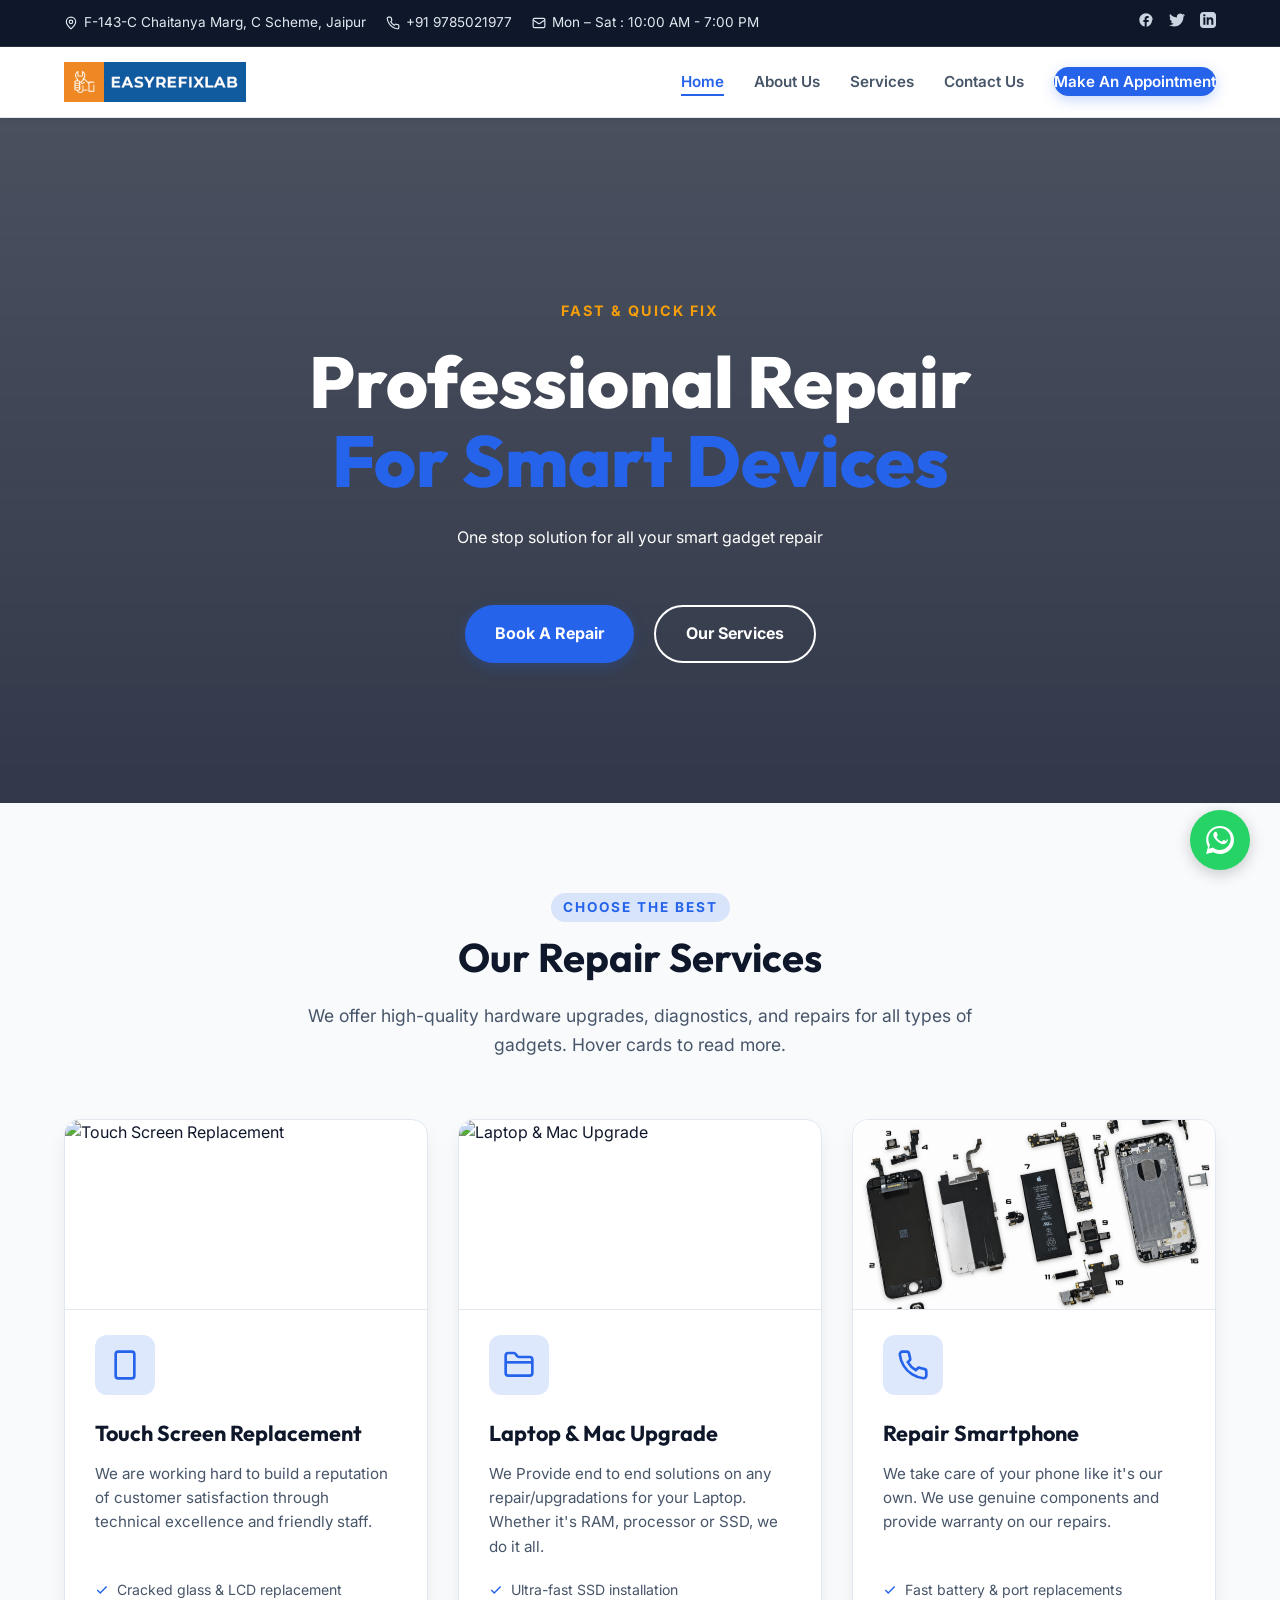
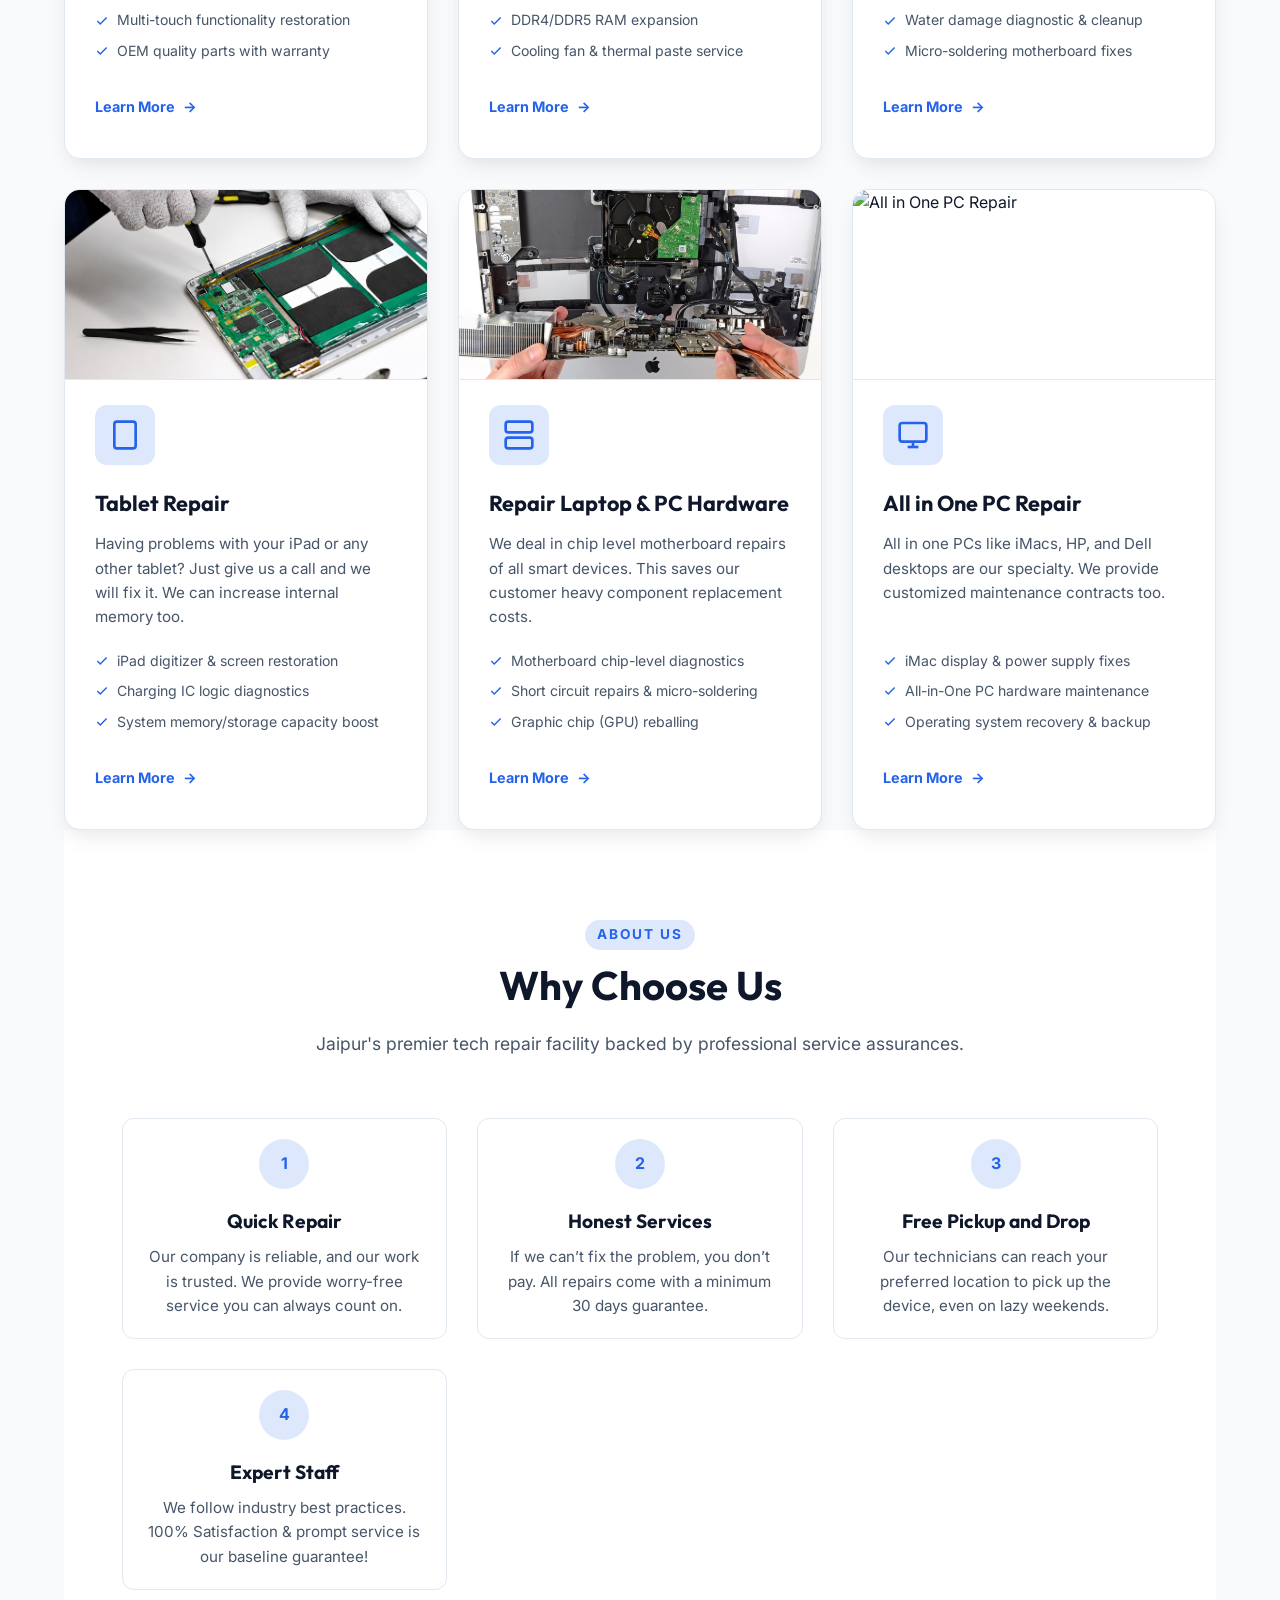
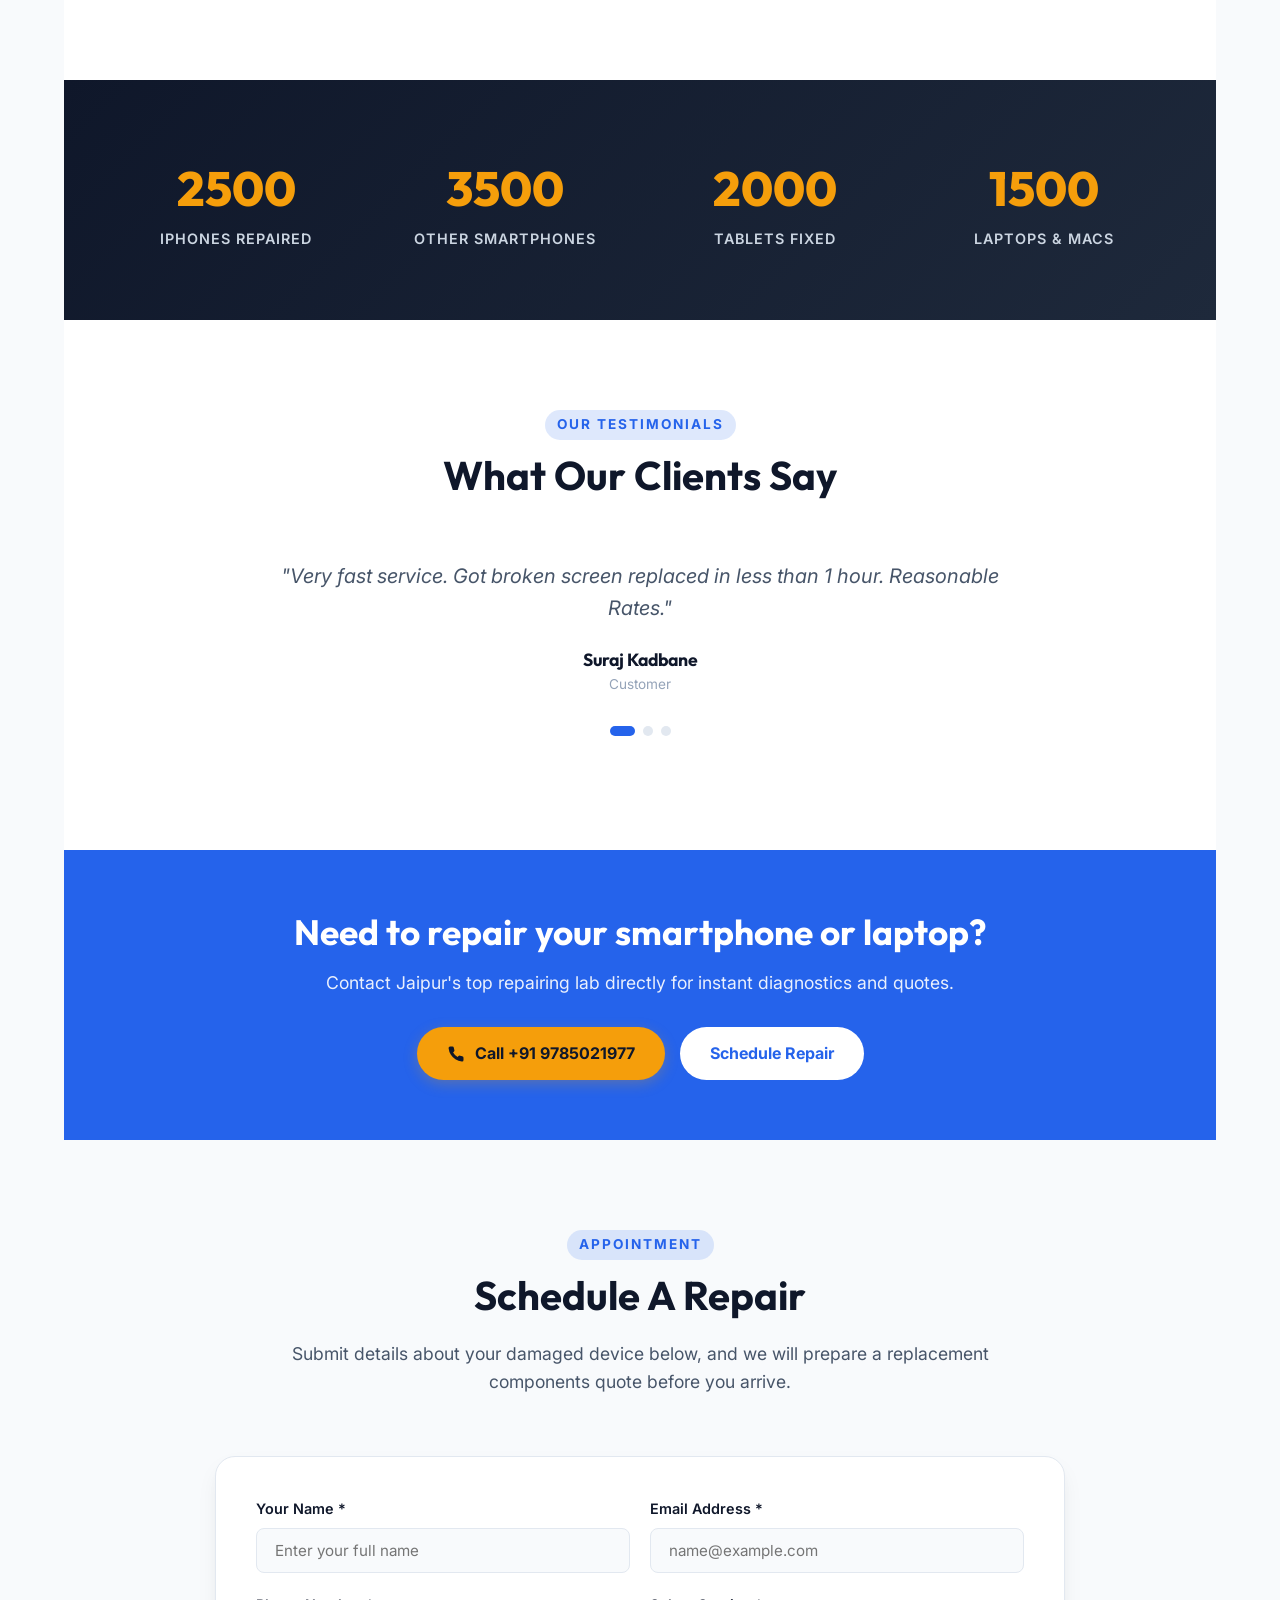
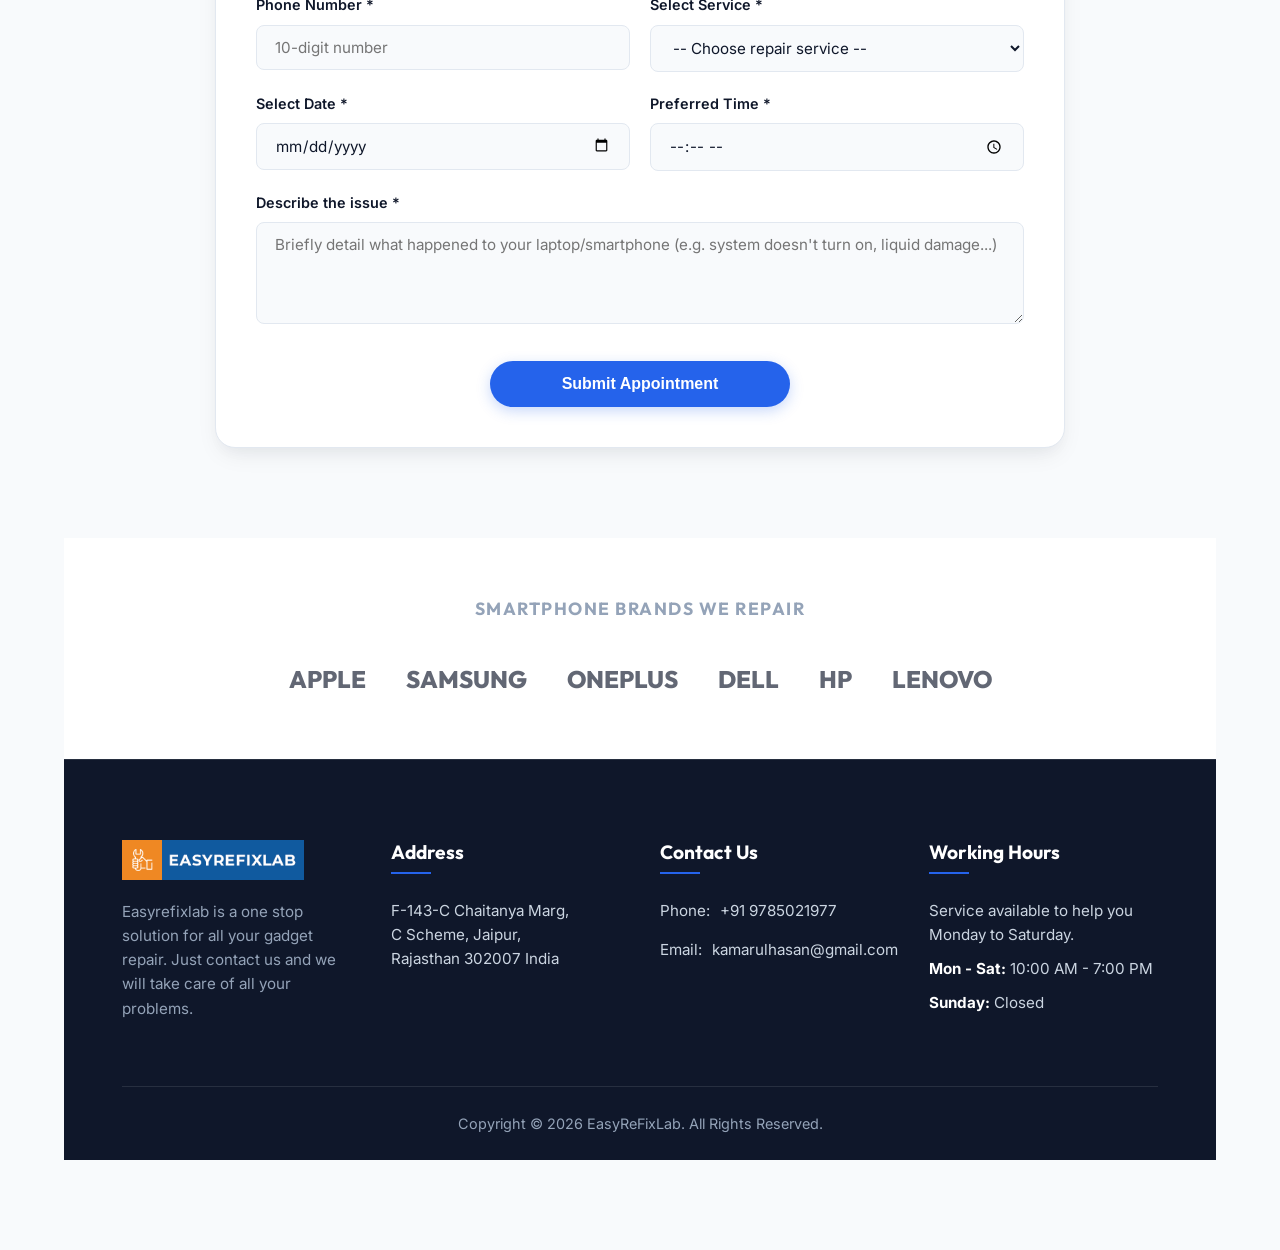
==== commit 042c64f8: "Remove redesign credits and center copyright notice on all pages" ====
--- a/index.html
+++ b/index.html
@@ -596,7 +596,6 @@
             </div>
             <div class="copyright-bar">
                 <div>Copyright &copy; 2026 EasyReFixLab. All Rights Reserved.</div>
-                <div>Website Re-design by Antigravity AI (Original: Mtoag)</div>
             </div>
         </footer>
 
--- a/style.css
+++ b/style.css
@@ -534,7 +534,8 @@
     border-top: 1px solid rgba(255, 255, 255, 0.1);
     padding: 25px 5%;
     display: flex;
-    justify-content: space-between;
+    justify-content: center;
+    text-align: center;
     align-items: center;
     flex-wrap: wrap;
     gap: 15px;
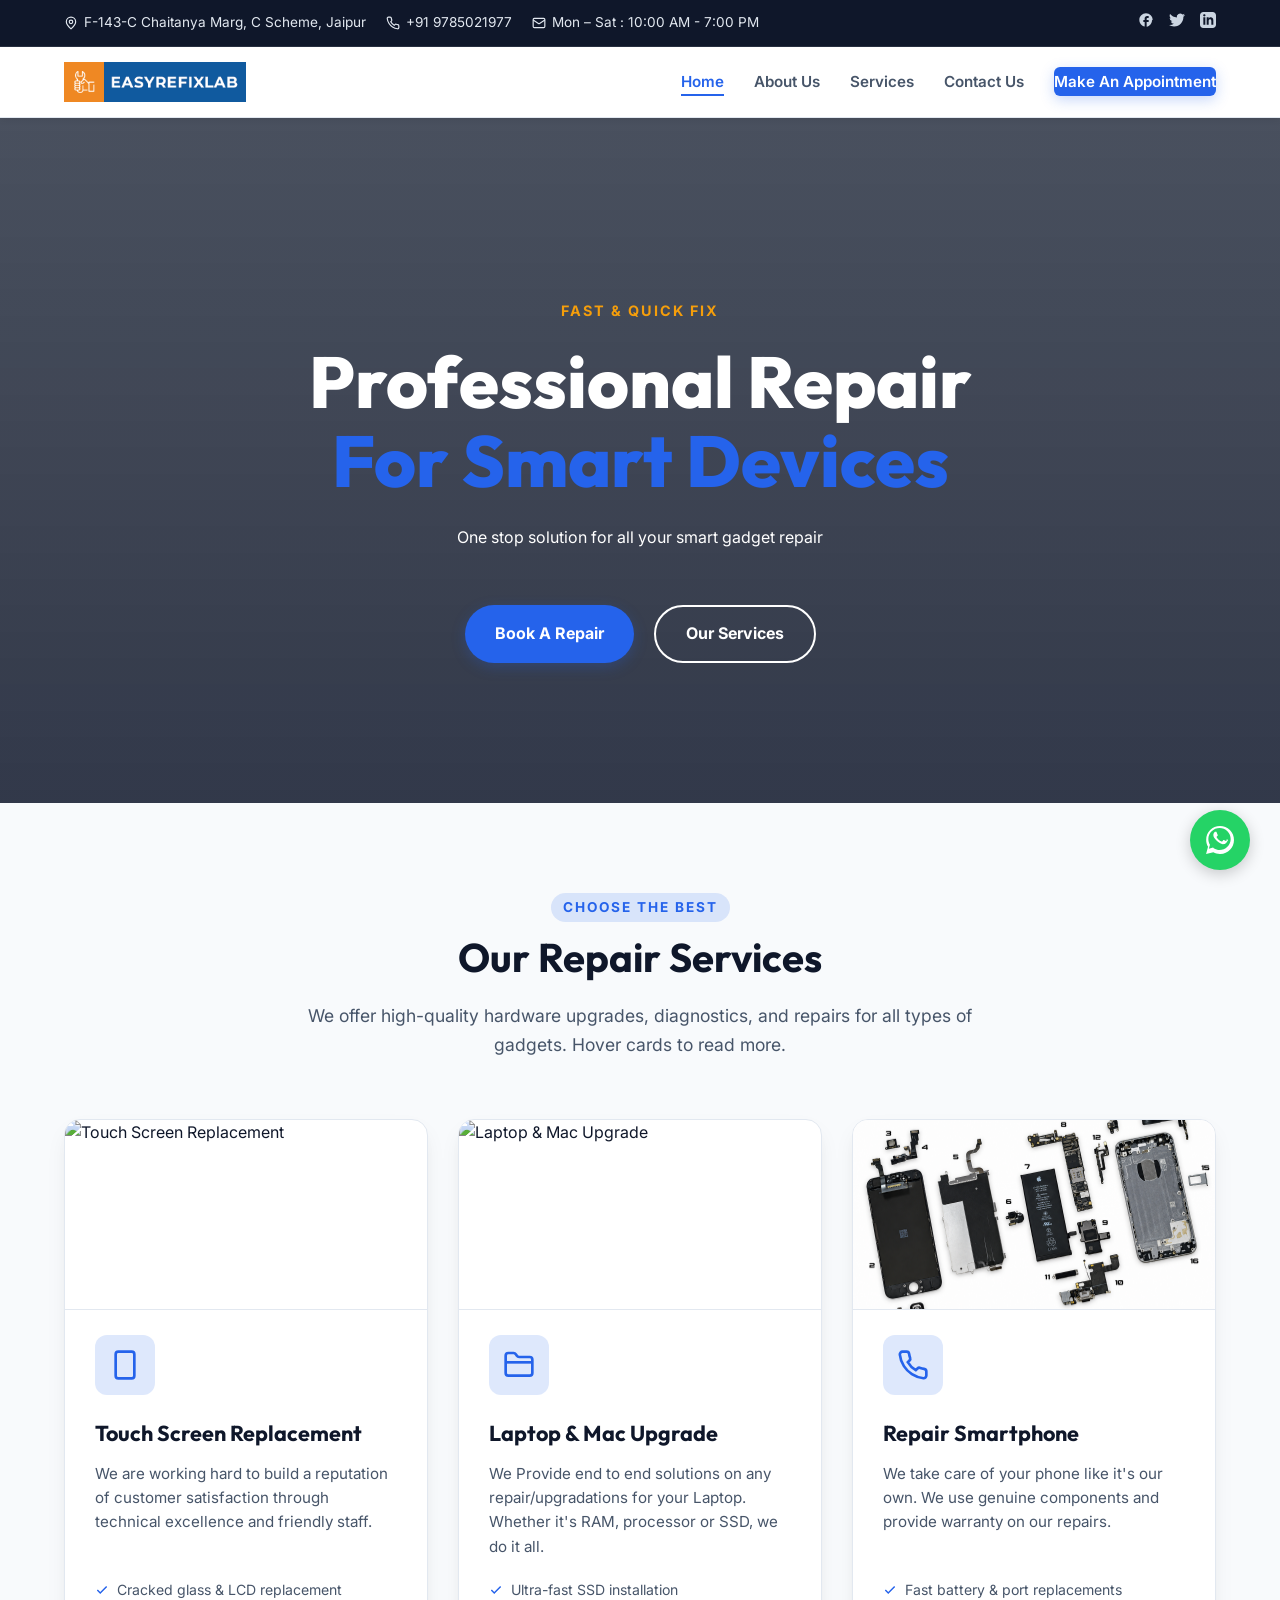
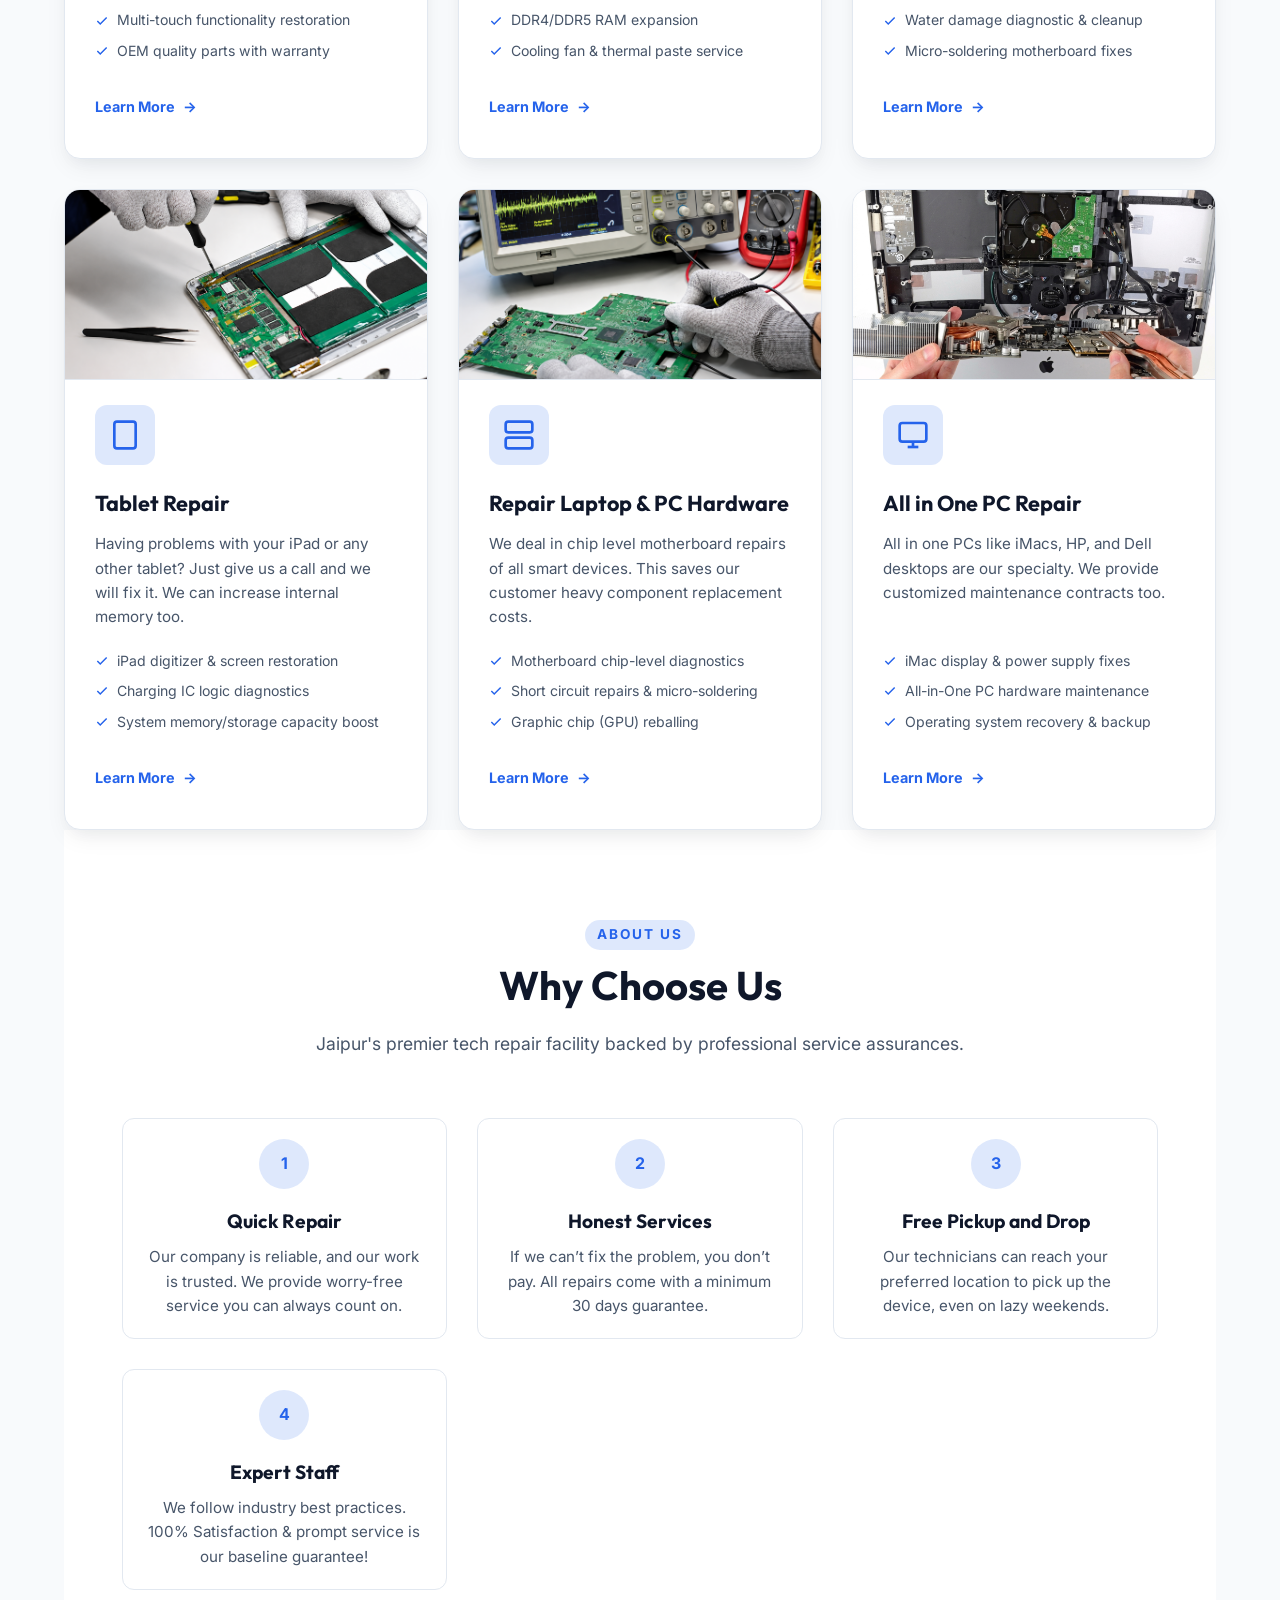
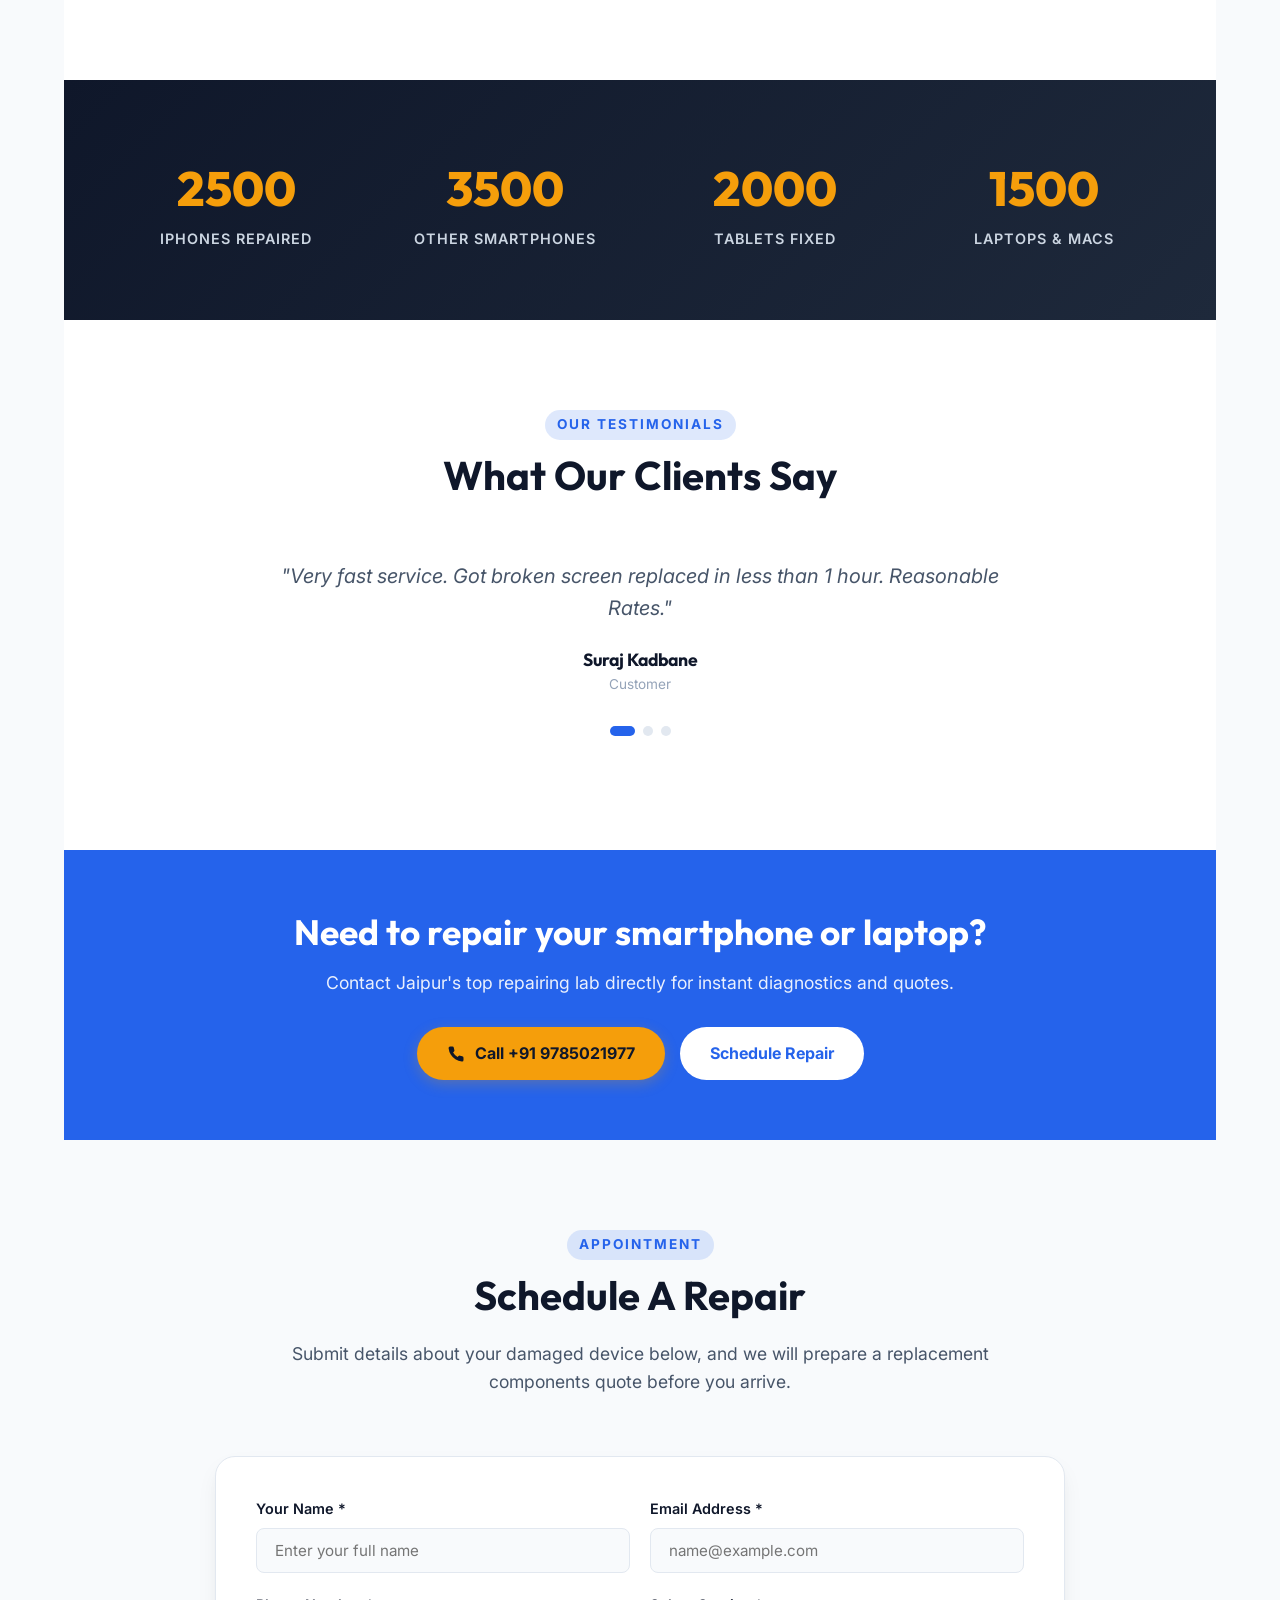
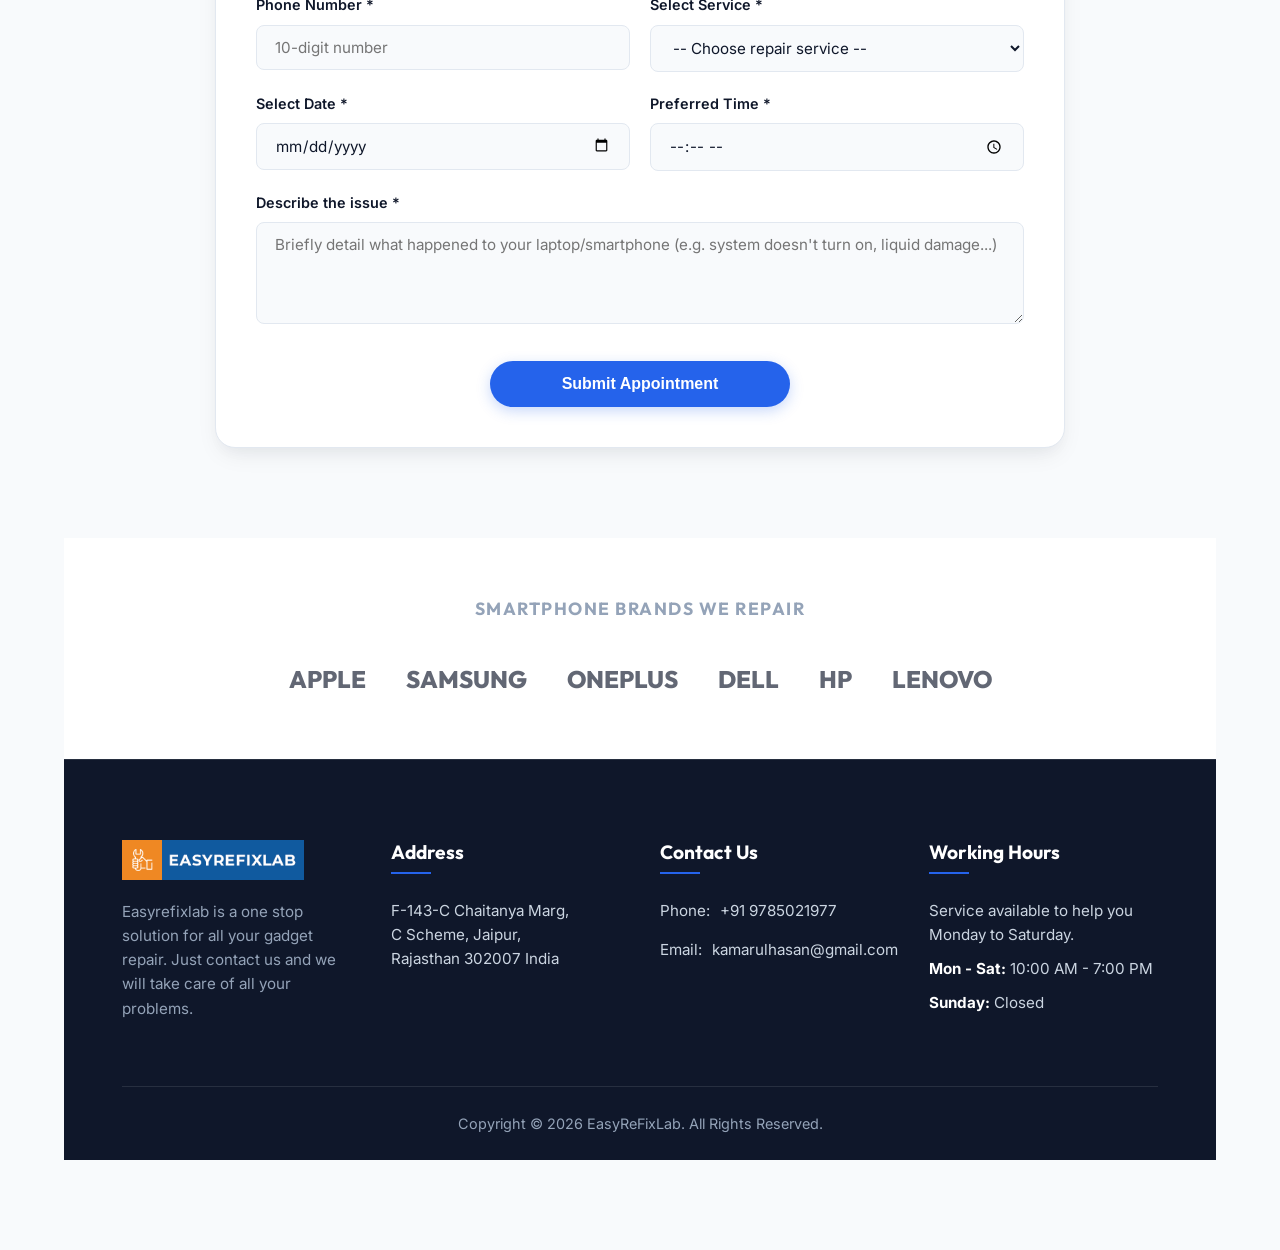
==== commit ae16265b: "Change CTA button style to rectangular with proper padding, and include user image updates" ====
--- a/index.html
+++ b/index.html
@@ -244,7 +244,7 @@
             </div>
             <!-- Card 5 -->
             <div class="service-card">
-                <img class="service-card-img" src="img5.png" alt="Repair Laptop & PC Hardware">
+                <img class="service-card-img" src="img6.png" alt="Repair Laptop & PC Hardware">
                 <div class="service-icon">
                     <svg width="32" height="32" viewBox="0 0 24 24" fill="none" stroke="currentColor" stroke-width="2">
                         <rect x="2" y="2" width="20" height="8" rx="2" ry="2" />
@@ -274,9 +274,7 @@
             </div>
             <!-- Card 6 -->
             <div class="service-card">
-                <img class="service-card-img"
-                    src="https://images.unsplash.com/photo-1588508065123-287b28e013da?q=80&w=600&auto=format&fit=crop"
-                    alt="All in One PC Repair">
+                <img class="service-card-img" src="img5.png" alt="All in One PC Repair">
                 <div class="service-icon">
                     <svg width="32" height="32" viewBox="0 0 24 24" fill="none" stroke="currentColor" stroke-width="2">
                         <rect x="2" y="3" width="20" height="14" rx="2" ry="2" />
--- a/style.css
+++ b/style.css
@@ -172,8 +172,8 @@
 .header-cta {
     background-color: var(--primary-light);
     color: #ffffff !important;
-    padding: 10px 22px;
-    border-radius: 50px;
+    padding: 12px 24px;
+    border-radius: 6px;
     font-weight: 600;
     font-size: 0.9rem;
     box-shadow: 0 4px 14px rgba(37, 99, 235, 0.25);
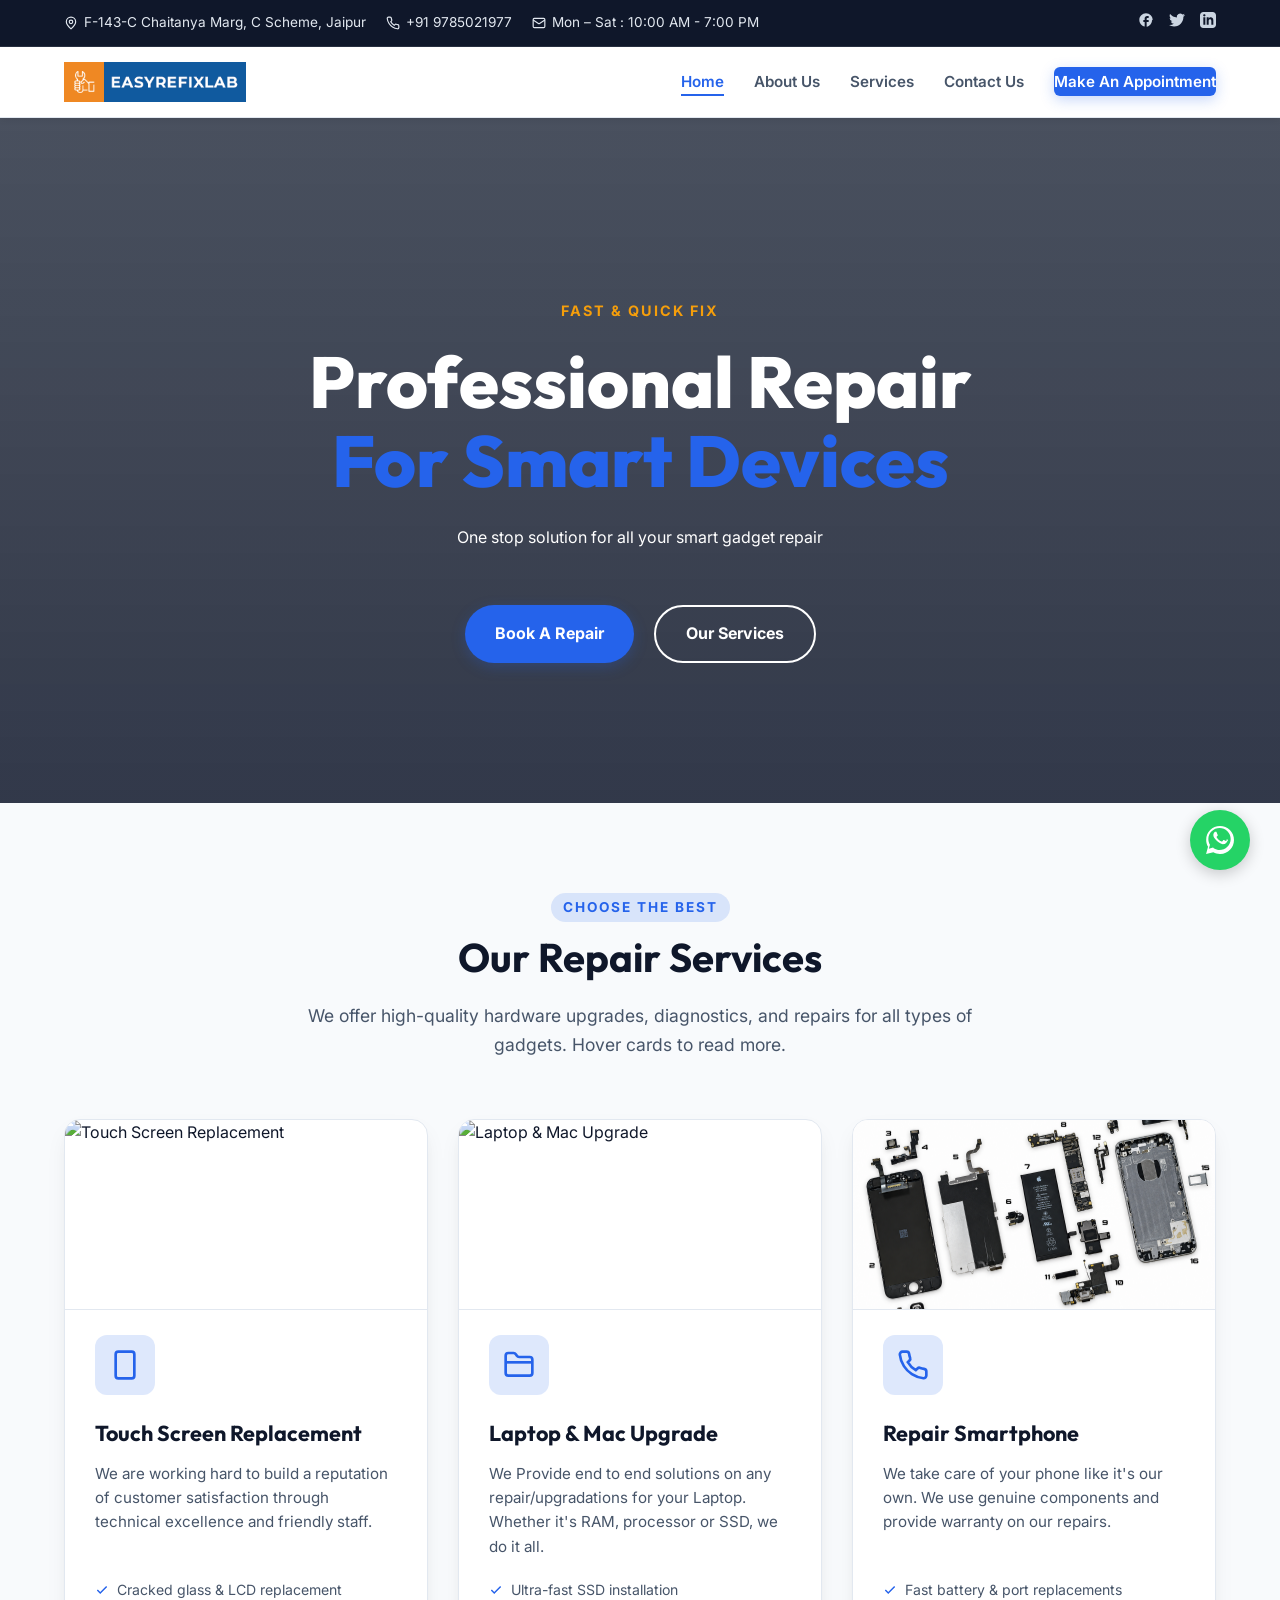
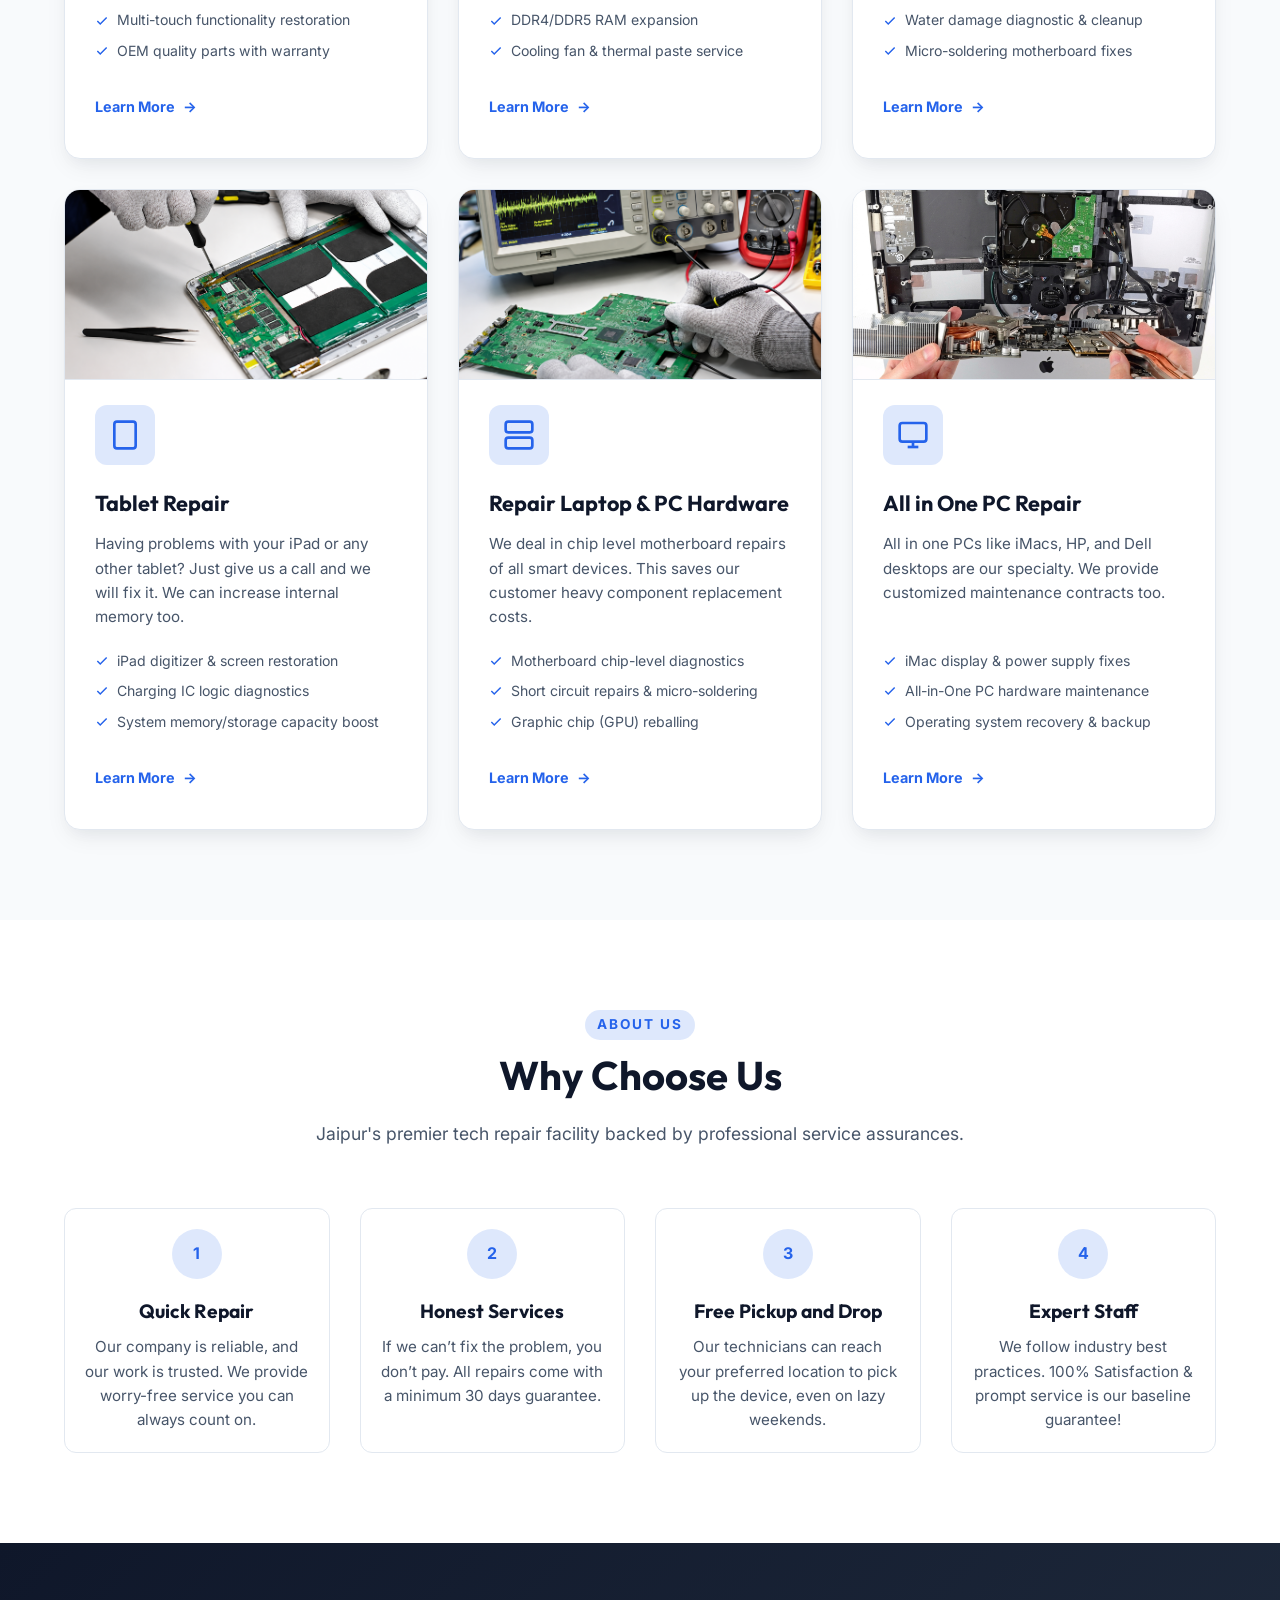
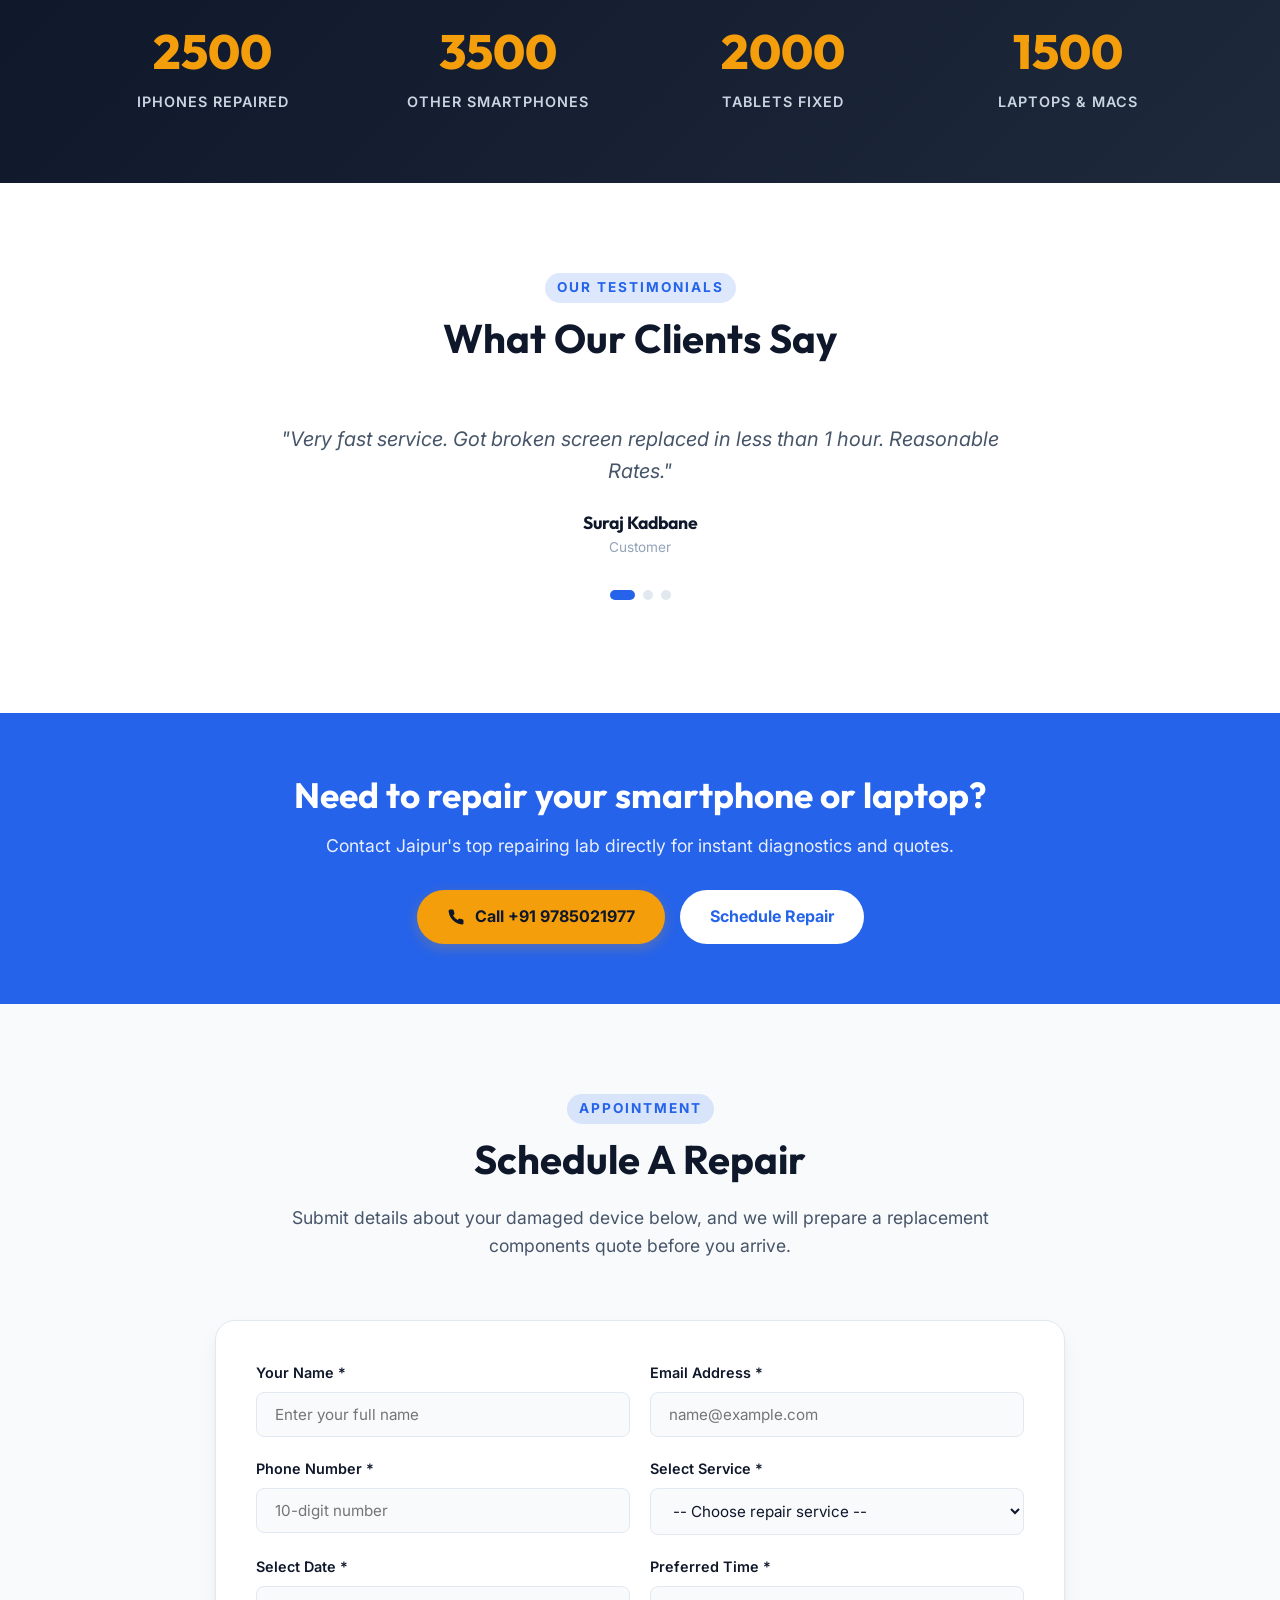
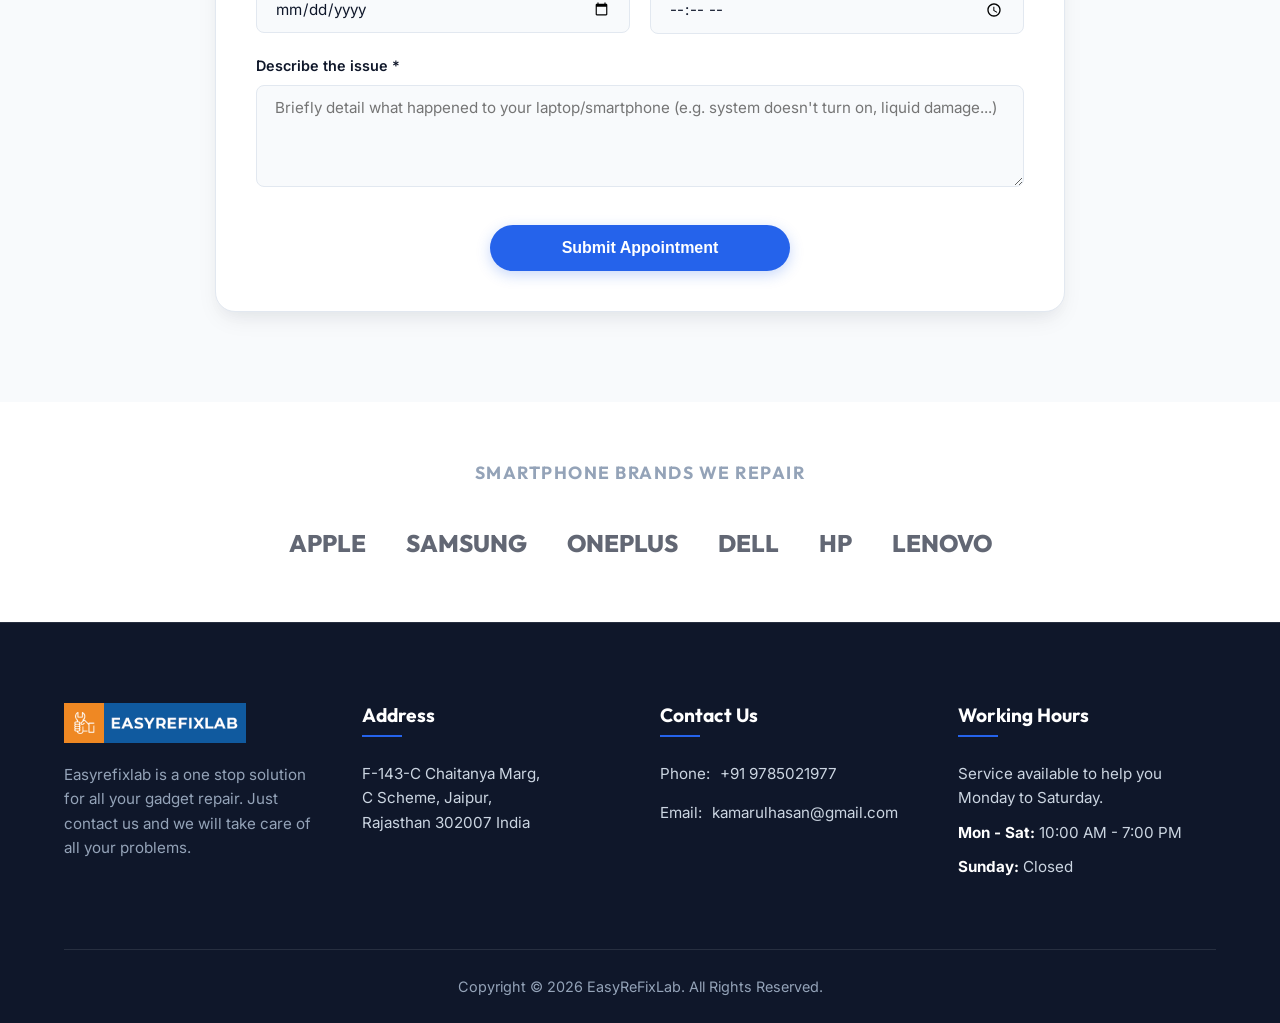
==== commit 27e83f38: "Close services section tag in index.html to fix footer whitespace layout issue" ====
--- a/index.html
+++ b/index.html
@@ -302,6 +302,7 @@
                 <div class="btn-text btn-learn-more" data-service="aio">Learn More <span>&rarr;</span></div>
             </div>
         </div>
+    </section>
 
 
         <!-- Why Choose Us -->
